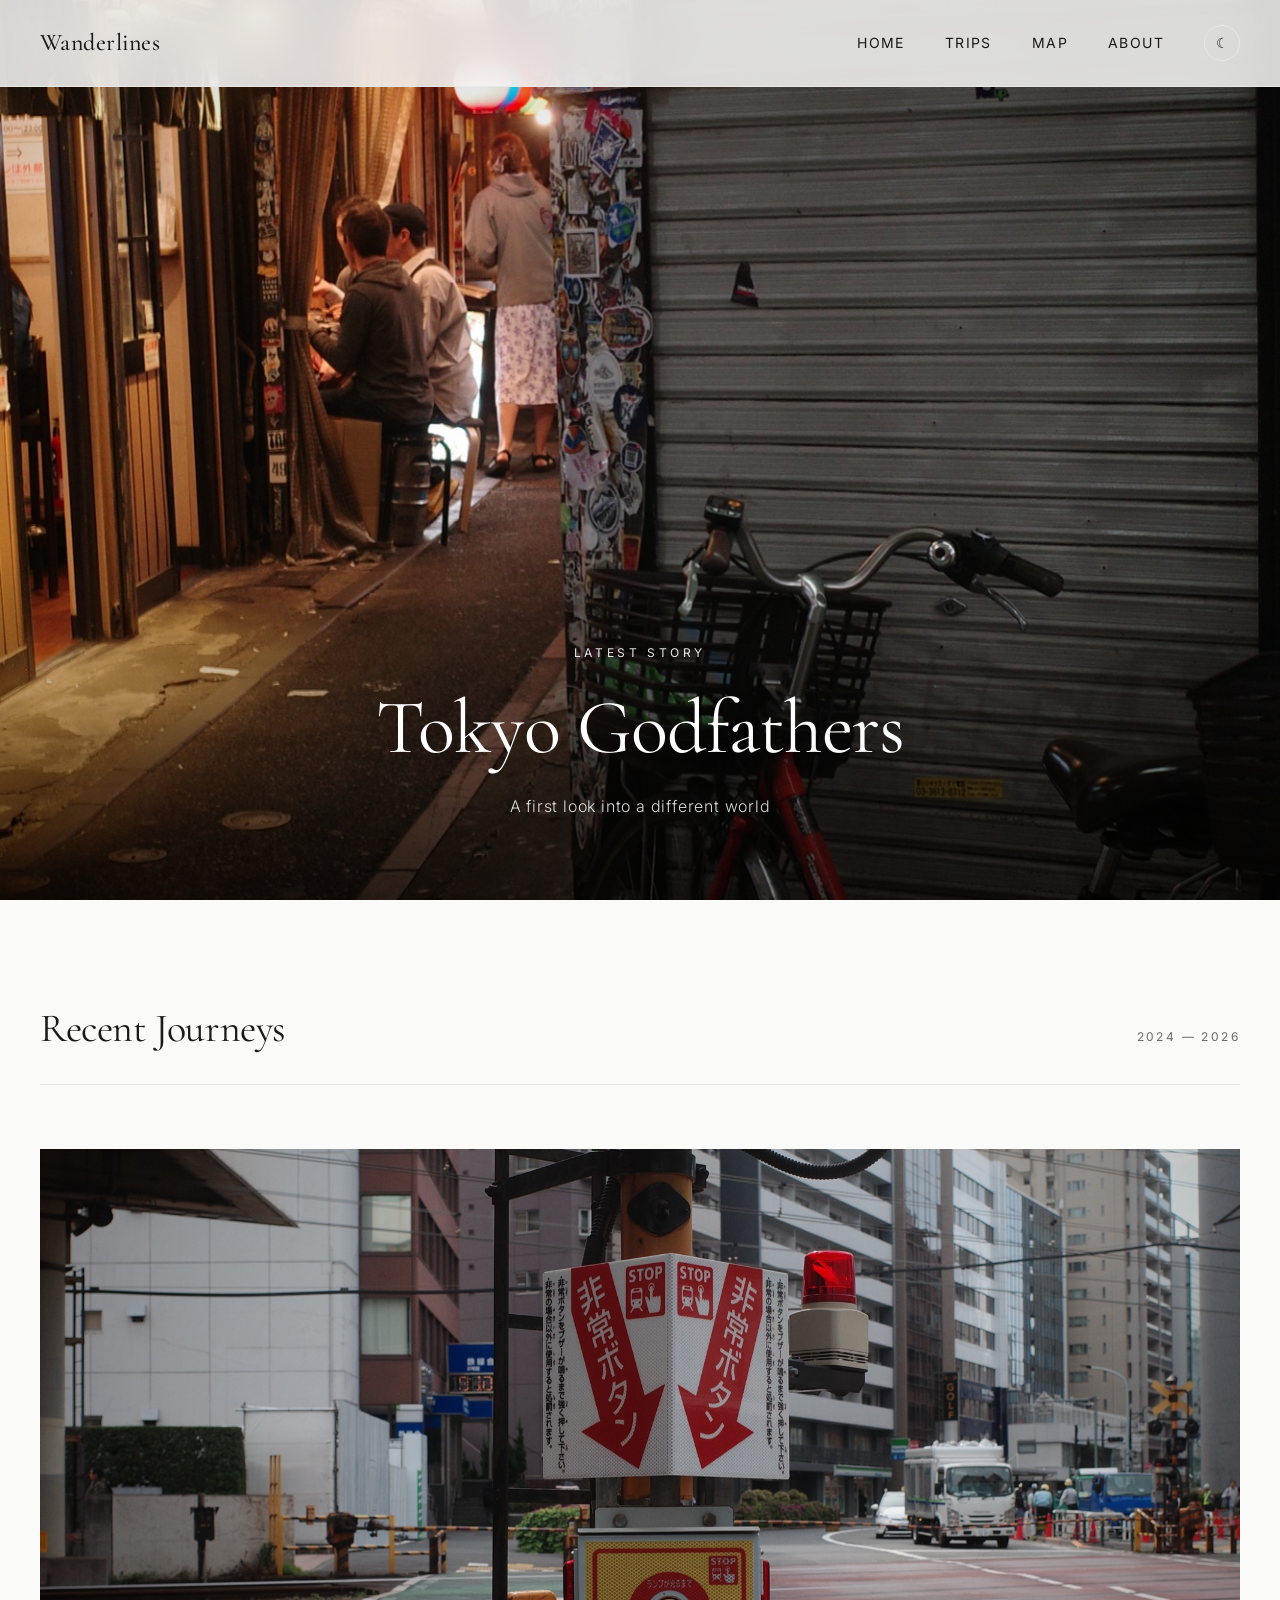
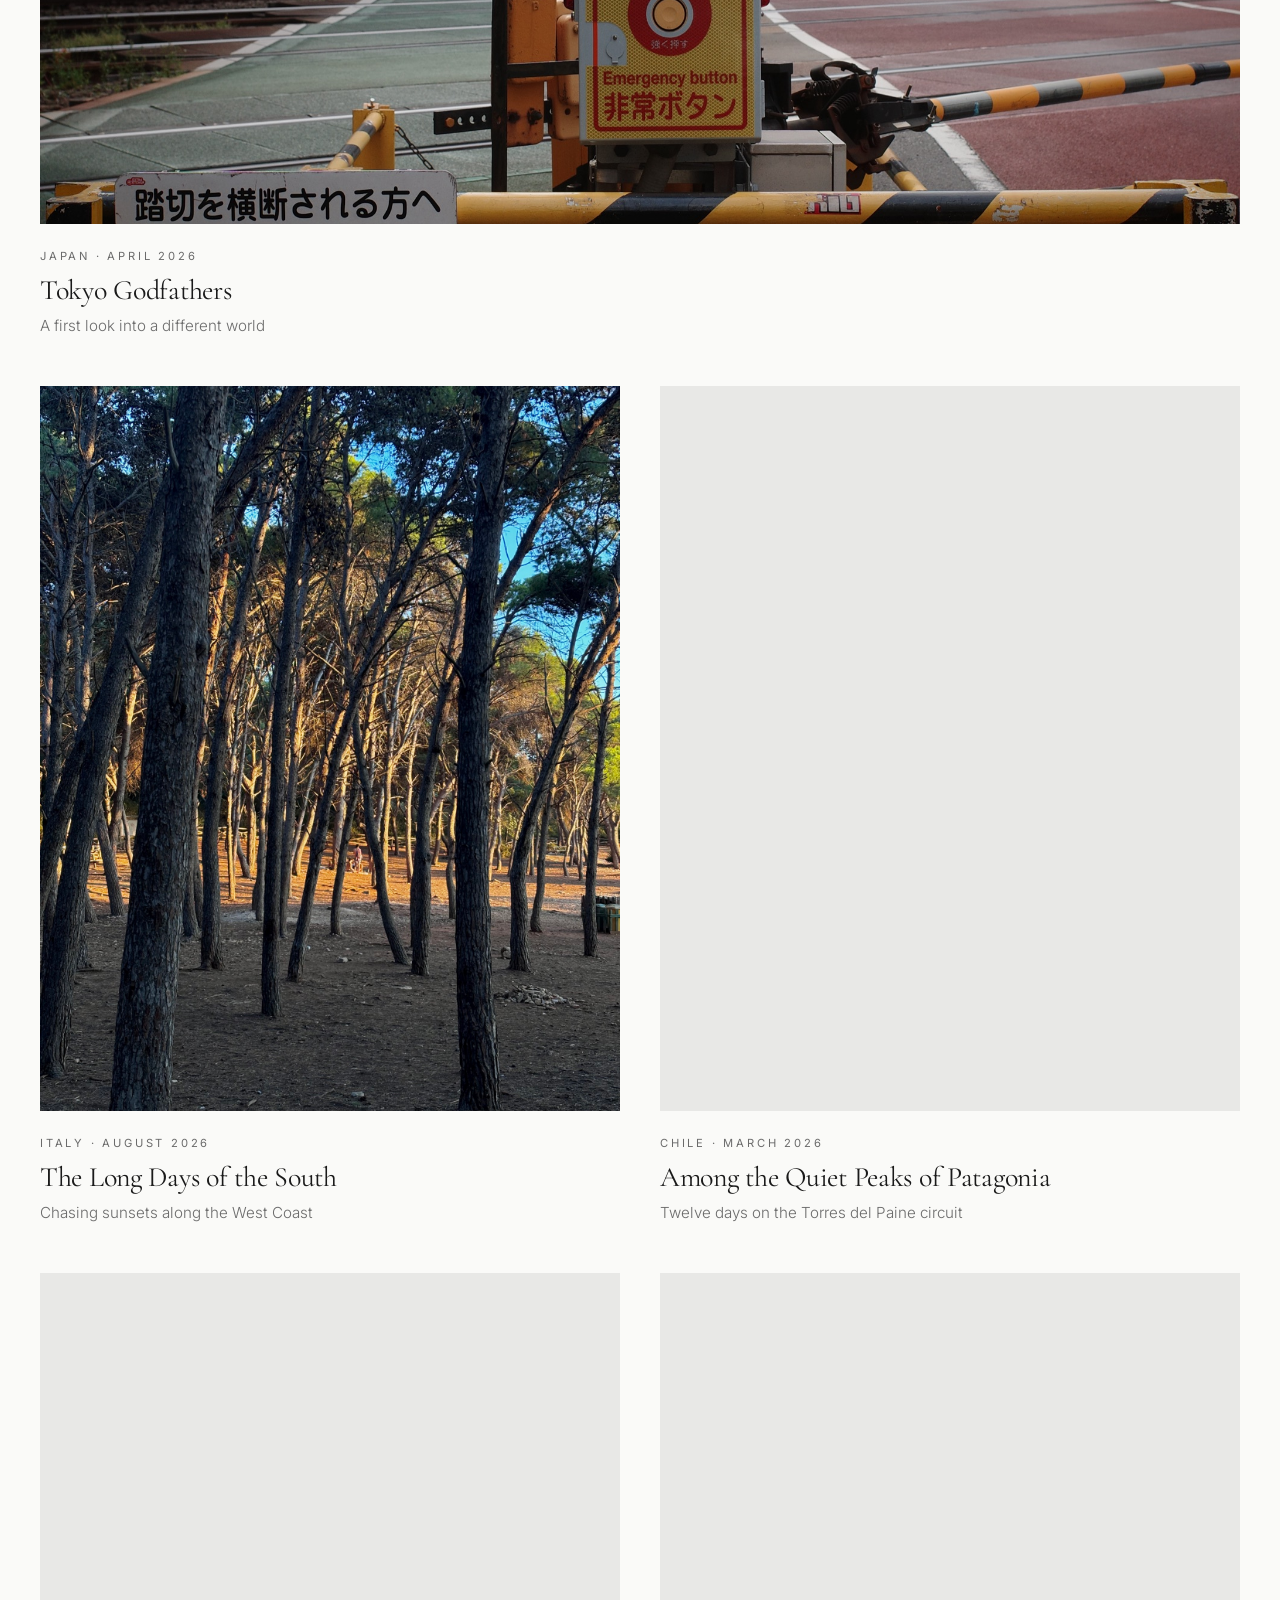
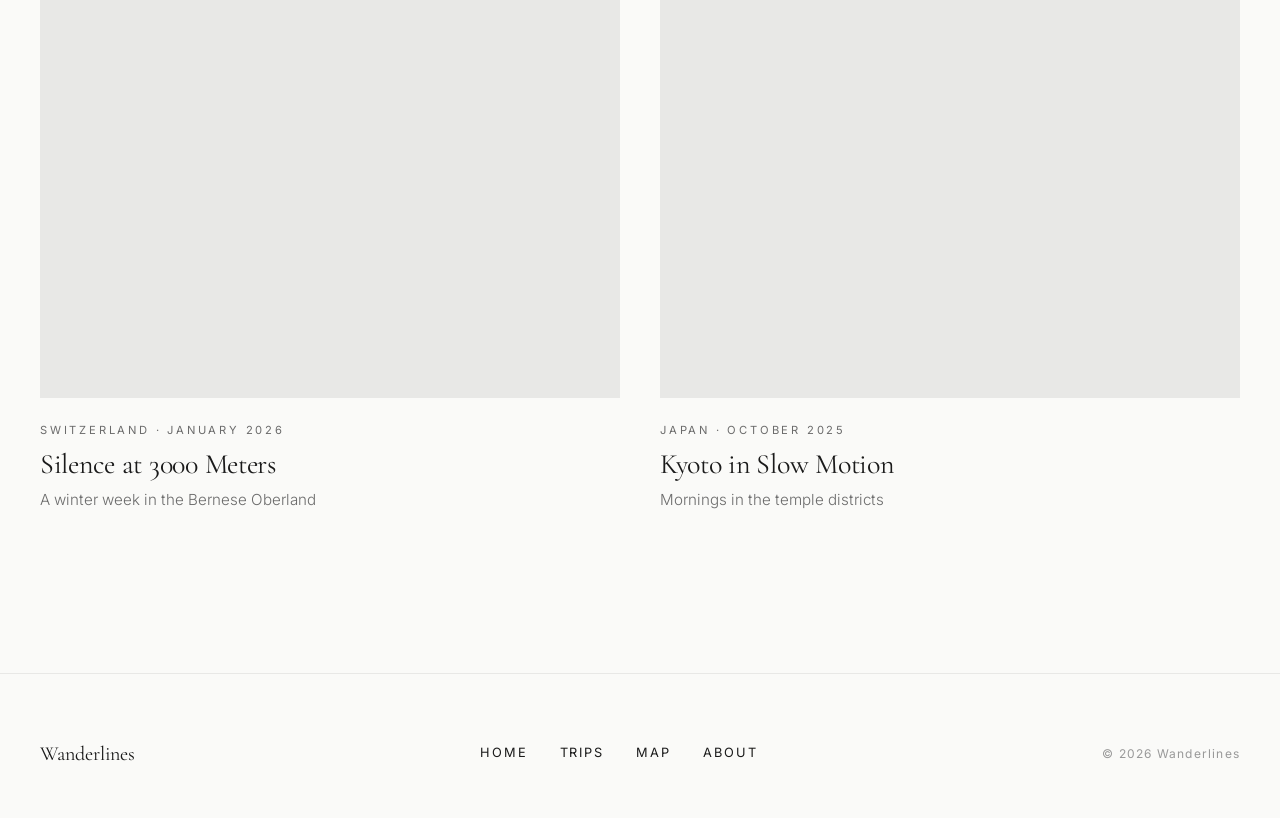
==== index.html @ faf6b7e0 "Add trip: Tokyo Godfathers" ====
<!DOCTYPE html>
<html lang="en" data-theme="light">
<head>
<meta charset="UTF-8">
<meta name="viewport" content="width=device-width, initial-scale=1.0">
<title>Wanderlines — Photography & Travel Journal</title>
<meta name="description" content="A visual journal of travels around the world. Photography, stories, and quiet observations from the road.">
<link rel="preconnect" href="https://fonts.googleapis.com">
<link rel="preconnect" href="https://fonts.gstatic.com" crossorigin>
<link href="https://fonts.googleapis.com/css2?family=Cormorant+Garamond:wght@400;500&family=Inter:wght@300;400;500&display=swap" rel="stylesheet">
<link rel="stylesheet" href="style.css">
</head>
<body>

<nav class="nav">
  <a href="index.html" class="nav-brand">Wanderlines</a>
  <button class="nav-toggle" aria-label="Open menu" aria-expanded="false">
    <span></span><span></span><span></span>
  </button>
  <ul class="nav-links">
    <li><a href="index.html">Home</a></li>
    <li><a href="trips.html">Trips</a></li>
    <li><a href="map.html">Map</a></li>
    <li><a href="about.html">About</a></li>
    <li><button class="theme-toggle" aria-label="Toggle theme">☾</button></li>
  </ul>
</nav>
<div class="nav-overlay"></div>

<a href="post-tokyo-godfathers.html" class="hero-link">
<section class="hero">
  <img class="hero-image" src="assets/images/tokyo-godfathers/01-r0005717.jpg" alt="Tokyo Godfathers">
  <div class="hero-overlay"></div>
  <div class="hero-content">
    <div class="hero-eyebrow">Latest Story</div>
    <h1 class="hero-title">Tokyo Godfathers</h1>
    <p class="hero-subtitle">A first look into a different world</p>
  </div>
</section>
</a>

<section class="section">
  <div class="section-header">
    <h2 class="section-title">Recent Journeys</h2>
    <span class="section-meta">2024 — 2026</span>
  </div>

  <div class="trip-grid featured">
        <a href="post-tokyo-godfathers.html" class="trip-card">
      <div class="trip-card-image">
        <img loading="lazy" src="assets/images/tokyo-godfathers/02-r0005752.jpg" alt="Tokyo Godfathers">
      </div>
      <div class="trip-card-meta">Japan · April 2026</div>
      <h3 class="trip-card-title">Tokyo Godfathers</h3>
      <p class="trip-card-subtitle">A first look into a different world</p>
    </a>

        <a href="post-the-long-days-of-the-south.html" class="trip-card">
      <div class="trip-card-image">
        <img loading="lazy" src="assets/images/the-long-days-of-the-south/02-img-0863.jpg" alt="The Long Days of the South">
      </div>
      <div class="trip-card-meta">Italy · August 2026</div>
      <h3 class="trip-card-title">The Long Days of the South</h3>
      <p class="trip-card-subtitle">Chasing sunsets along the West Coast</p>
    </a>


    <a href="post-patagonia.html" class="trip-card">
      <div class="trip-card-image">
        <img loading="lazy" src="https://images.unsplash.com/photo-1531168556467-80aace0d0144?w=1600&q=85" alt="Patagonia mountains">
      </div>
      <div class="trip-card-meta">Chile · March 2026</div>
      <h3 class="trip-card-title">Among the Quiet Peaks of Patagonia</h3>
      <p class="trip-card-subtitle">Twelve days on the Torres del Paine circuit</p>
    </a>

    <a href="post-patagonia.html" class="trip-card">
      <div class="trip-card-image">
        <img loading="lazy" src="https://images.unsplash.com/photo-1506905925346-21bda4d32df4?w=1000&q=85" alt="Mountain lake">
      </div>
      <div class="trip-card-meta">Switzerland · January 2026</div>
      <h3 class="trip-card-title">Silence at 3000 Meters</h3>
      <p class="trip-card-subtitle">A winter week in the Bernese Oberland</p>
    </a>

    <a href="post-patagonia.html" class="trip-card">
      <div class="trip-card-image">
        <img loading="lazy" src="https://images.unsplash.com/photo-1528360983277-13d401cdc186?w=1000&q=85" alt="Japan temple">
      </div>
      <div class="trip-card-meta">Japan · October 2025</div>
      <h3 class="trip-card-title">Kyoto in Slow Motion</h3>
      <p class="trip-card-subtitle">Mornings in the temple districts</p>
    </a>

  </div>
</section>

<footer class="footer">
  <div class="footer-inner">
    <div class="footer-brand">Wanderlines</div>
    <ul class="footer-links">
      <li><a href="index.html">Home</a></li>
      <li><a href="trips.html">Trips</a></li>
      <li><a href="map.html">Map</a></li>
    <li><a href="about.html">About</a></li>
    </ul>
    <div class="footer-copy">© 2026 Wanderlines</div>
  </div>
</footer>

<script src="script.js"></script>
</body>
</html>
---- style.css ----
:root {
  --bg: #fafaf8;
  --text: #1a1a1a;
  --text-muted: #6b6b6b;
  --text-soft: #999;
  --border: #e8e8e6;
  --accent: #1a1a1a;
  --max-width: 1400px;
  --content-width: 720px;
  --font-serif: 'Cormorant Garamond', 'Playfair Display', Georgia, serif;
  --font-sans: 'Inter', -apple-system, BlinkMacSystemFont, 'Segoe UI', sans-serif;
  --font-mono: 'JetBrains Mono', 'Courier New', monospace;
}

[data-theme="dark"] {
  --bg: #0f0f0f;
  --text: #f0f0ed;
  --text-muted: #a0a0a0;
  --text-soft: #707070;
  --border: #2a2a2a;
  --accent: #f0f0ed;
}

* {
  margin: 0;
  padding: 0;
  box-sizing: border-box;
}

html {
  scroll-behavior: smooth;
}

body {
  background: var(--bg);
  color: var(--text);
  font-family: var(--font-sans);
  font-size: 16px;
  line-height: 1.6;
  -webkit-font-smoothing: antialiased;
  -moz-osx-font-smoothing: grayscale;
  transition: background 0.3s ease, color 0.3s ease;
}

img {
  max-width: 100%;
  display: block;
  height: auto;
}

a {
  color: inherit;
  text-decoration: none;
  transition: opacity 0.2s ease;
}

a:hover {
  opacity: 0.6;
}

/* ============ NAVIGATION ============ */
.nav {
  position: fixed;
  top: 0;
  left: 0;
  right: 0;
  z-index: 100;
  padding: 1.5rem 2.5rem;
  display: flex;
  justify-content: space-between;
  align-items: center;
  background: rgba(250, 250, 248, 0.85);
  backdrop-filter: blur(20px);
  -webkit-backdrop-filter: blur(20px);
  border-bottom: 1px solid var(--border);
  transition: background 0.3s ease;
}

[data-theme="dark"] .nav {
  background: rgba(15, 15, 15, 0.85);
}

.nav-brand {
  font-family: var(--font-serif);
  font-size: 1.5rem;
  font-weight: 500;
  letter-spacing: 0.02em;
}

.nav-links {
  display: flex;
  gap: 2.5rem;
  align-items: center;
  list-style: none;
}

.nav-links a {
  font-size: 0.875rem;
  letter-spacing: 0.1em;
  text-transform: uppercase;
  font-weight: 400;
}

.theme-toggle {
  background: none;
  border: 1px solid var(--border);
  color: var(--text);
  width: 36px;
  height: 36px;
  border-radius: 50%;
  cursor: pointer;
  display: flex;
  align-items: center;
  justify-content: center;
  font-size: 0.9rem;
  transition: all 0.2s ease;
}

.theme-toggle:hover {
  border-color: var(--text);
}

.nav-toggle {
  display: none;
  background: none;
  border: none;
  width: 32px;
  height: 24px;
  padding: 0;
  cursor: pointer;
  flex-direction: column;
  justify-content: space-between;
  z-index: 200;
}

.nav-toggle span {
  display: block;
  width: 100%;
  height: 1.5px;
  background: var(--text);
  transition: transform 0.25s ease, opacity 0.25s ease;
}

.nav-toggle[aria-expanded="true"] span:nth-child(1) {
  transform: translateY(9px) rotate(45deg);
}

.nav-toggle[aria-expanded="true"] span:nth-child(2) {
  opacity: 0;
}

.nav-toggle[aria-expanded="true"] span:nth-child(3) {
  transform: translateY(-9px) rotate(-45deg);
}

.nav-overlay {
  position: fixed;
  inset: 0;
  background: rgba(0, 0, 0, 0.4);
  z-index: 150;
  opacity: 0;
  pointer-events: none;
  transition: opacity 0.3s ease;
}

.nav-overlay.open {
  opacity: 1;
  pointer-events: auto;
}

/* ============ HERO ============ */
.hero-link {
  display: block;
  text-decoration: none;
  color: inherit;
}

.hero-link:hover {
  opacity: 1;
}

.hero {
  height: 100vh;
  width: 100%;
  position: relative;
  overflow: hidden;
  display: flex;
  align-items: flex-end;
  justify-content: center;
  padding-bottom: 5rem;
}

.hero-image {
  position: absolute;
  inset: 0;
  width: 100%;
  height: 100%;
  object-fit: cover;
  z-index: 1;
}

.hero-overlay {
  position: absolute;
  inset: 0;
  background: linear-gradient(to bottom, rgba(0,0,0,0.1) 0%, rgba(0,0,0,0) 30%, rgba(0,0,0,0) 60%, rgba(0,0,0,0.5) 100%);
  z-index: 2;
}

.hero-content {
  position: relative;
  z-index: 3;
  text-align: center;
  color: #fff;
  padding: 0 2rem;
  max-width: 900px;
}

.hero-eyebrow {
  font-size: 0.75rem;
  letter-spacing: 0.3em;
  text-transform: uppercase;
  margin-bottom: 1.5rem;
  opacity: 0.9;
}

.hero-title {
  font-family: var(--font-serif);
  font-size: clamp(2.5rem, 6vw, 5rem);
  font-weight: 400;
  line-height: 1.1;
  letter-spacing: -0.01em;
  margin-bottom: 1.5rem;
}

.hero-subtitle {
  font-size: 1rem;
  opacity: 0.85;
  letter-spacing: 0.05em;
  font-weight: 300;
}

/* ============ SECTIONS ============ */
.section {
  padding: 6rem 2.5rem;
  max-width: var(--max-width);
  margin: 0 auto;
}

.section-header {
  display: flex;
  justify-content: space-between;
  align-items: baseline;
  margin-bottom: 4rem;
  padding-bottom: 1.5rem;
  border-bottom: 1px solid var(--border);
}

.section-title {
  font-family: var(--font-serif);
  font-size: 2.5rem;
  font-weight: 400;
  letter-spacing: -0.01em;
}

.section-meta {
  font-size: 0.75rem;
  letter-spacing: 0.2em;
  text-transform: uppercase;
  color: var(--text-muted);
}

/* ============ TRIP GRID ============ */
.trip-grid {
  display: grid;
  grid-template-columns: repeat(auto-fit, minmax(380px, 1fr));
  gap: 3rem 2.5rem;
}

.trip-card {
  display: block;
  cursor: pointer;
}

.trip-card-image {
  position: relative;
  width: 100%;
  aspect-ratio: 4 / 5;
  overflow: hidden;
  background: var(--border);
  margin-bottom: 1.5rem;
}

.trip-card-image img {
  width: 100%;
  height: 100%;
  object-fit: cover;
}

.trip-card:hover .trip-card-title {
  opacity: 0.6;
}

.trip-card-title {
  transition: opacity 0.2s ease;
}

.trip-card-meta {
  font-size: 0.7rem;
  letter-spacing: 0.25em;
  text-transform: uppercase;
  color: var(--text-muted);
  margin-bottom: 0.5rem;
}

.trip-card-title {
  font-family: var(--font-serif);
  font-size: 1.75rem;
  font-weight: 400;
  line-height: 1.2;
  margin-bottom: 0.4rem;
  letter-spacing: -0.01em;
}

.trip-card-subtitle {
  font-size: 0.95rem;
  color: var(--text-muted);
  font-weight: 300;
}

/* Featured first card spans two columns on larger screens */
.trip-grid.featured .trip-card:first-child {
  grid-column: span 2;
}

.trip-grid.featured .trip-card:first-child .trip-card-image {
  aspect-ratio: 16 / 9;
}

@media (max-width: 900px) {
  .trip-grid.featured .trip-card:first-child {
    grid-column: span 1;
  }
  .trip-grid.featured .trip-card:first-child .trip-card-image {
    aspect-ratio: 4 / 5;
  }
}

/* ============ ARTICLE LAYOUT ============ */
.article-hero {
  height: 90vh;
  width: 100%;
  position: relative;
  overflow: hidden;
}

.article-hero img {
  width: 100%;
  height: 100%;
  object-fit: cover;
}

.article-header {
  max-width: var(--content-width);
  margin: 5rem auto 4rem;
  padding: 0 2rem;
  text-align: center;
}

.article-eyebrow {
  font-size: 0.7rem;
  letter-spacing: 0.3em;
  text-transform: uppercase;
  color: var(--text-muted);
  margin-bottom: 1.5rem;
}

.article-title {
  font-family: var(--font-serif);
  font-size: clamp(2.5rem, 5vw, 4rem);
  font-weight: 400;
  line-height: 1.1;
  letter-spacing: -0.015em;
  margin-bottom: 1.5rem;
}

.article-meta {
  display: flex;
  justify-content: center;
  gap: 2rem;
  font-size: 0.75rem;
  letter-spacing: 0.2em;
  text-transform: uppercase;
  color: var(--text-muted);
}

.article-body {
  max-width: var(--max-width);
  margin: 0 auto;
  padding: 0 2.5rem 6rem;
}

.article-body > * + * {
  margin-top: 4rem;
}

.prose {
  max-width: var(--content-width);
  margin-left: auto;
  margin-right: auto;
  font-size: 1.125rem;
  line-height: 1.75;
  color: var(--text);
}

.prose p {
  margin-bottom: 1.5rem;
}

.prose p:last-child {
  margin-bottom: 0;
}

.prose h2 {
  font-family: var(--font-serif);
  font-size: 2rem;
  font-weight: 400;
  margin: 3rem 0 1.5rem;
  letter-spacing: -0.01em;
}

.prose h3 {
  font-family: var(--font-serif);
  font-size: 1.5rem;
  font-weight: 400;
  margin: 2.5rem 0 1rem;
}

.prose .lead {
  font-size: 1.25rem;
  line-height: 1.65;
  font-weight: 400;
  color: var(--text);
  margin-bottom: 2rem;
}

/* ============ IMAGE BLOCKS ============ */
.image-full {
  width: 100%;
  margin: 0 auto;
}

.image-full img {
  width: 100%;
  height: auto;
}

.image-caption {
  max-width: var(--content-width);
  margin: 1rem auto 0;
  font-size: 0.8rem;
  letter-spacing: 0.1em;
  text-transform: uppercase;
  color: var(--text-soft);
  text-align: center;
}

.image-portrait {
  max-width: 800px;
  margin: 0 auto;
}

.image-portrait img {
  aspect-ratio: 3 / 4;
  object-fit: cover;
  width: 100%;
}

.image-pair {
  display: grid;
  grid-template-columns: 1fr 1fr;
  gap: 1rem;
}

.image-pair img {
  width: 100%;
  aspect-ratio: 3 / 4;
  object-fit: cover;
}

@media (max-width: 700px) {
  .image-pair {
    grid-template-columns: 1fr;
  }
}

.image-triptych {
  display: grid;
  grid-template-columns: 1fr 1fr 1fr;
  gap: 0.5rem;
}

.image-triptych img {
  width: 100%;
  aspect-ratio: 3 / 4;
  object-fit: cover;
}

@media (max-width: 700px) {
  .image-triptych {
    grid-template-columns: 1fr;
  }
}

/* ============ ABOUT PAGE ============ */
.about-hero {
  padding: 10rem 2.5rem 4rem;
  text-align: center;
  max-width: 800px;
  margin: 0 auto;
}

.about-hero h1 {
  font-family: var(--font-serif);
  font-size: clamp(2.5rem, 5vw, 4rem);
  font-weight: 400;
  margin-bottom: 1.5rem;
  letter-spacing: -0.01em;
}

.about-portrait {
  max-width: 600px;
  margin: 3rem auto;
}

.about-portrait img {
  width: 100%;
  aspect-ratio: 3 / 4;
  object-fit: cover;
}

.about-content {
  max-width: var(--content-width);
  margin: 0 auto;
  padding: 2rem 2rem 6rem;
  font-size: 1.125rem;
  line-height: 1.8;
}

.about-content p {
  margin-bottom: 1.5rem;
}

/* ============ FOOTER ============ */
.footer {
  border-top: 1px solid var(--border);
  padding: 4rem 2.5rem 3rem;
  margin-top: 4rem;
}

.footer-inner {
  max-width: var(--max-width);
  margin: 0 auto;
  display: flex;
  justify-content: space-between;
  align-items: center;
  flex-wrap: wrap;
  gap: 2rem;
}

.footer-brand {
  font-family: var(--font-serif);
  font-size: 1.25rem;
}

.footer-links {
  display: flex;
  gap: 2rem;
  list-style: none;
  font-size: 0.8rem;
  letter-spacing: 0.15em;
  text-transform: uppercase;
}

.footer-copy {
  font-size: 0.75rem;
  color: var(--text-soft);
  letter-spacing: 0.1em;
}

/* ============ LAZY LOADING ============ */
img[loading="lazy"] {
  opacity: 0;
  transition: opacity 0.6s ease;
}

img[loading="lazy"].loaded {
  opacity: 1;
}

/* ============ LIGHTBOX ============ */
.article-body img {
  cursor: zoom-in;
}

.lightbox {
  position: fixed;
  inset: 0;
  background: rgba(10, 10, 10, 0.96);
  z-index: 1000;
  display: none;
  align-items: center;
  justify-content: center;
  opacity: 0;
  transition: opacity 0.3s ease;
  cursor: zoom-out;
}

.lightbox.open {
  display: flex;
  opacity: 1;
}

.lightbox img {
  max-width: 92vw;
  max-height: 92vh;
  width: auto;
  height: auto;
  object-fit: contain;
  user-select: none;
}

.lightbox-close {
  position: fixed;
  top: 1.5rem;
  right: 1.5rem;
  background: none;
  border: none;
  color: #fff;
  font-size: 2rem;
  cursor: pointer;
  width: 44px;
  height: 44px;
  display: flex;
  align-items: center;
  justify-content: center;
  line-height: 1;
  opacity: 0.7;
  transition: opacity 0.2s ease;
}

.lightbox-close:hover {
  opacity: 1;
}

.lightbox-nav {
  position: fixed;
  top: 50%;
  transform: translateY(-50%);
  background: none;
  border: none;
  color: #fff;
  font-size: 2rem;
  cursor: pointer;
  width: 60px;
  height: 60px;
  display: flex;
  align-items: center;
  justify-content: center;
  opacity: 0.5;
  transition: opacity 0.2s ease;
}

.lightbox-nav:hover {
  opacity: 1;
}

.lightbox-prev {
  left: 1rem;
}

.lightbox-next {
  right: 1rem;
}

.lightbox-counter {
  position: fixed;
  bottom: 1.5rem;
  left: 50%;
  transform: translateX(-50%);
  color: #fff;
  font-size: 0.75rem;
  letter-spacing: 0.2em;
  text-transform: uppercase;
  opacity: 0.7;
}

@media (max-width: 600px) {
  .lightbox-nav {
    width: 44px;
    font-size: 1.5rem;
  }
}

/* ============ MOBILE ============ */
@media (max-width: 768px) {
  .nav {
    padding: 1rem 1.5rem;
  }

  .nav-toggle {
    display: flex;
  }

  .nav-links {
    position: fixed;
    top: 0;
    right: 0;
    z-index: 200;
    width: min(78vw, 300px);
    height: 100vh;
    margin: 0;
    padding: 6rem 2rem 2rem;
    background: var(--bg);
    border-left: 1px solid var(--border);
    flex-direction: column;
    align-items: flex-start;
    gap: 1.75rem;
    transform: translateX(100%);
    transition: transform 0.3s ease;
    overflow-y: auto;
  }

  .nav-links.open {
    transform: translateX(0);
  }

  .nav-links li {
    width: 100%;
  }

  .nav-links a {
    font-size: 0.85rem;
    display: block;
  }

  .section {
    padding: 4rem 1.5rem;
  }

  .section-header {
    flex-direction: column;
    align-items: flex-start;
    gap: 0.75rem;
  }

  .section-title {
    font-size: 1.75rem;
  }

  .trip-grid {
    grid-template-columns: 1fr;
    gap: 3rem;
  }

  .article-body {
    padding: 0 1rem 4rem;
  }

  .article-body > * + * {
    margin-top: 2.5rem;
  }

  .footer-inner {
    flex-direction: column;
    text-align: center;
  }
}
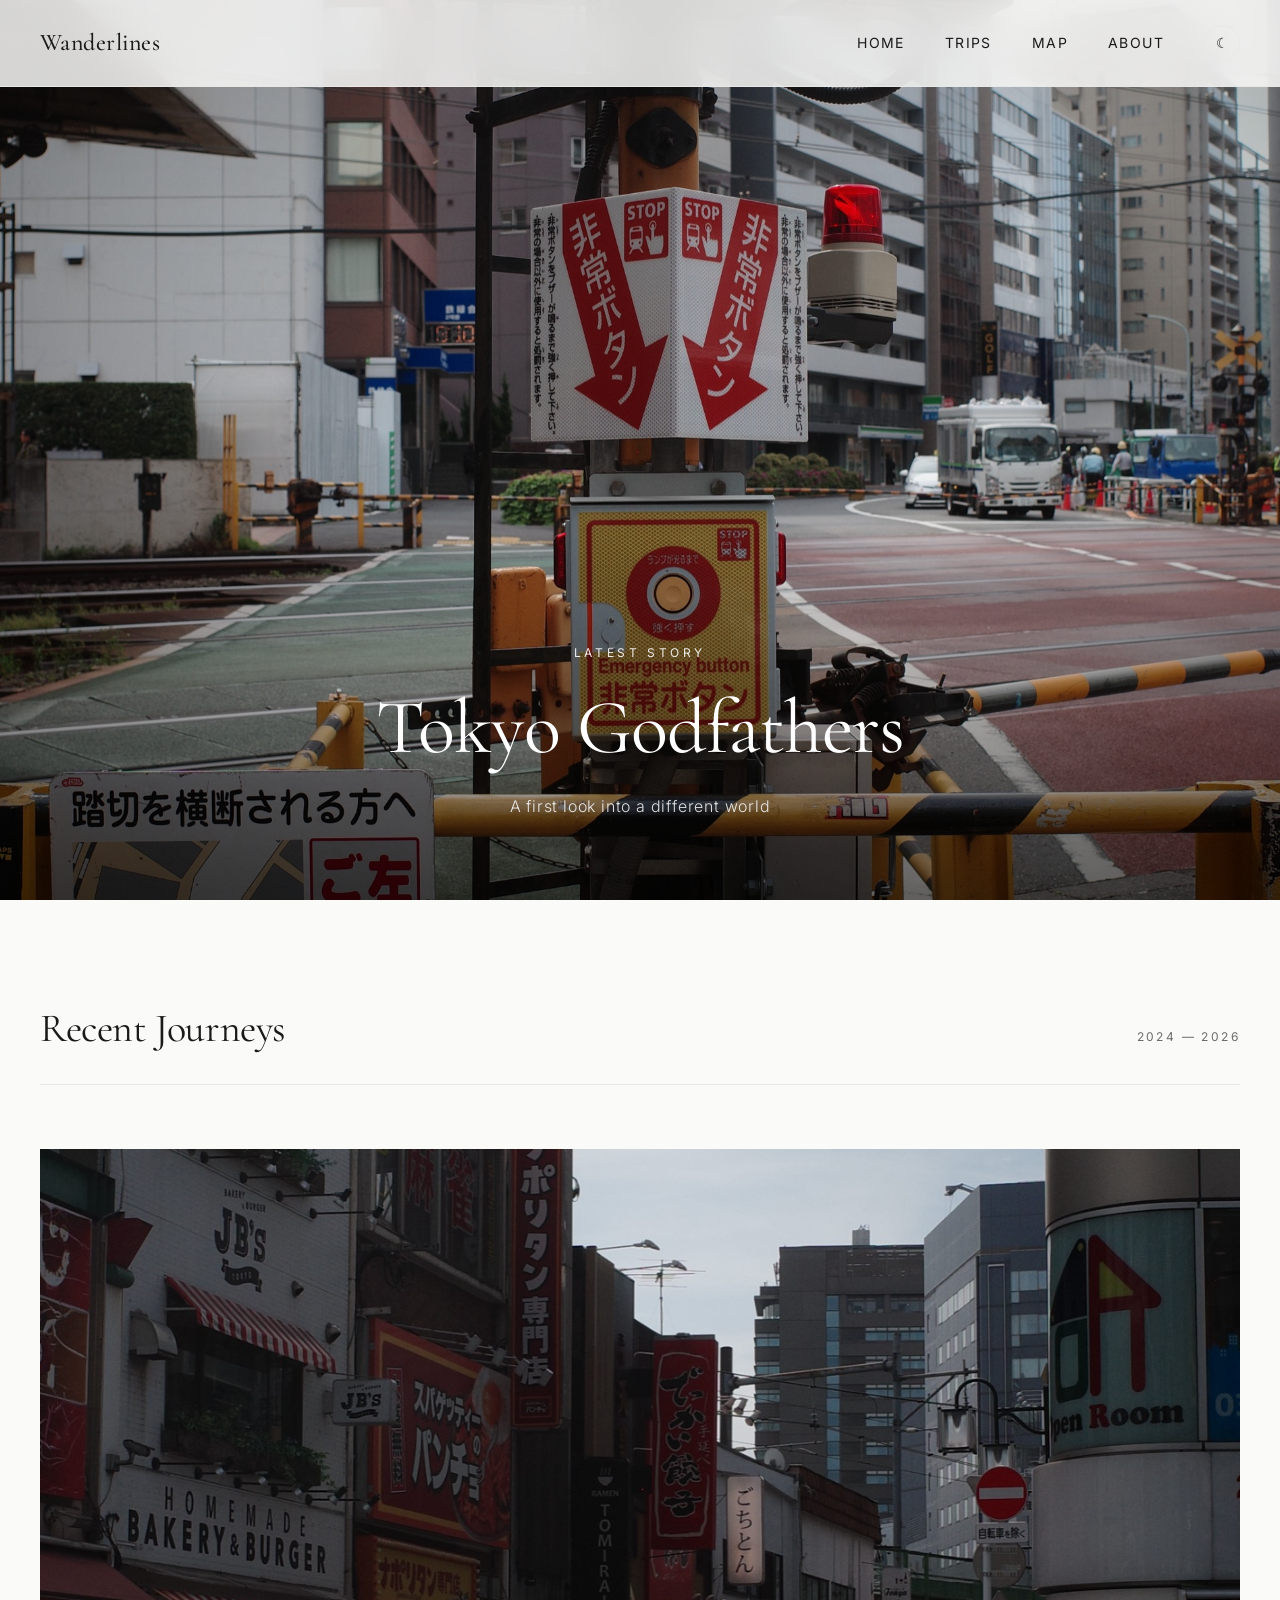
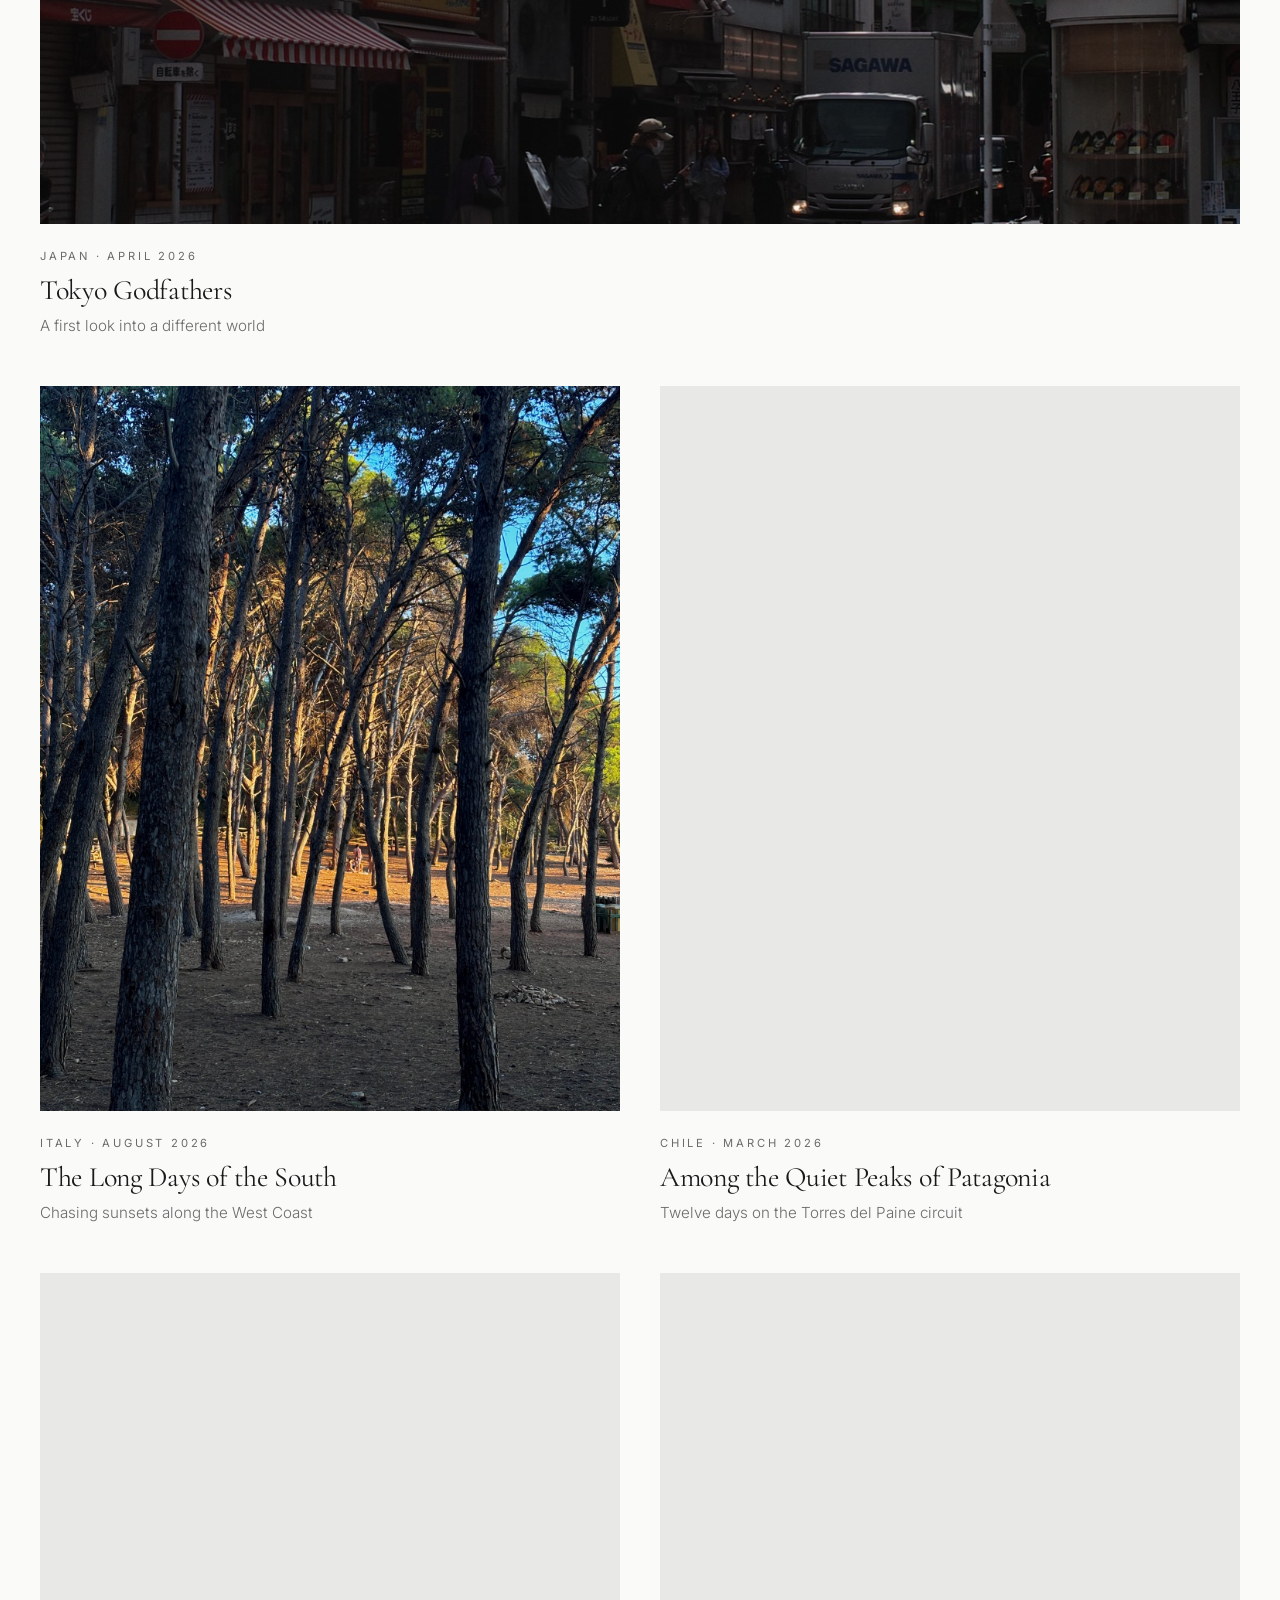
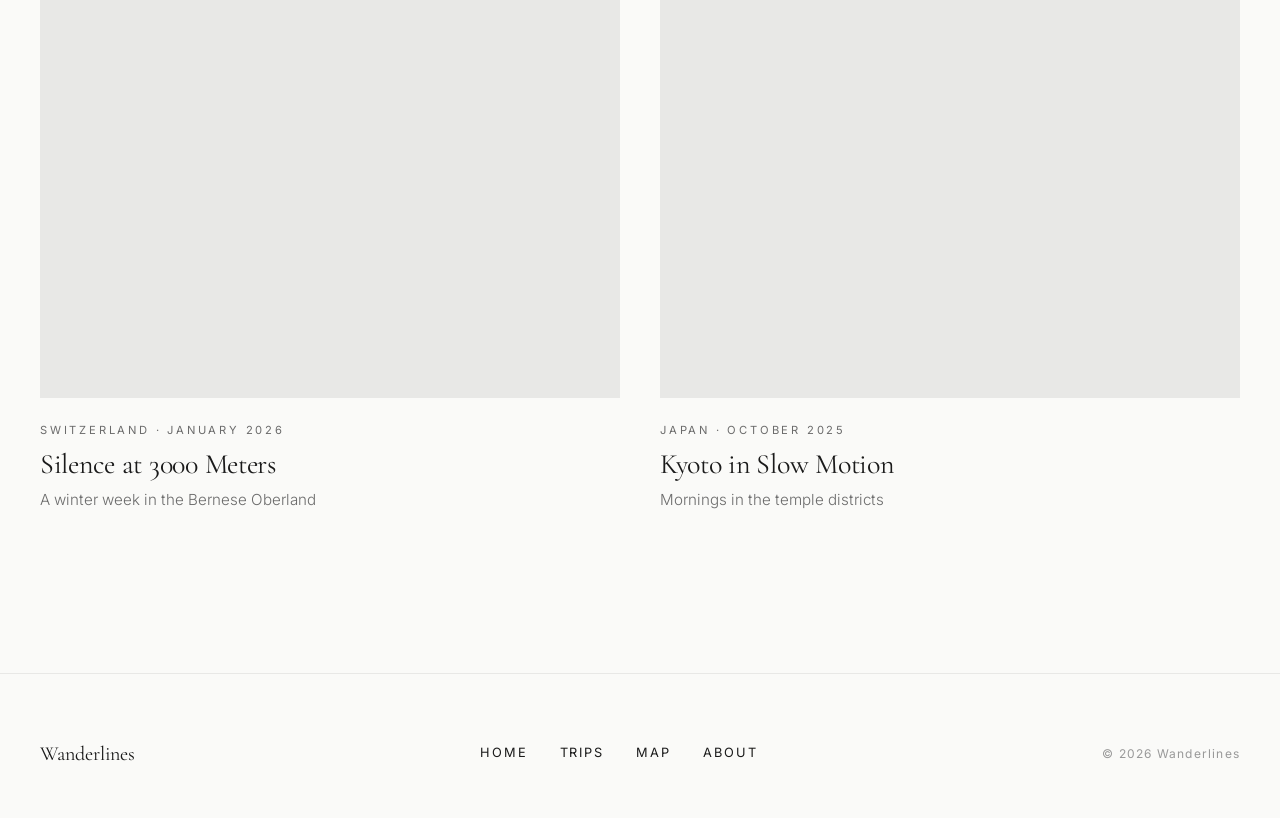
==== commit a42198b5: "Add trip: Tokyo Godfathers" ====
--- a/index.html
+++ b/index.html
@@ -29,7 +29,7 @@
 
 <a href="post-tokyo-godfathers.html" class="hero-link">
 <section class="hero">
-  <img class="hero-image" src="assets/images/tokyo-godfathers/01-r0005717.jpg" alt="Tokyo Godfathers">
+  <img class="hero-image" src="assets/images/tokyo-godfathers/01-r0005752.jpg" alt="Tokyo Godfathers">
   <div class="hero-overlay"></div>
   <div class="hero-content">
     <div class="hero-eyebrow">Latest Story</div>
@@ -48,12 +48,13 @@
   <div class="trip-grid featured">
         <a href="post-tokyo-godfathers.html" class="trip-card">
       <div class="trip-card-image">
-        <img loading="lazy" src="assets/images/tokyo-godfathers/02-r0005752.jpg" alt="Tokyo Godfathers">
+        <img loading="lazy" src="assets/images/tokyo-godfathers/02-r0005765.jpg" alt="Tokyo Godfathers">
       </div>
       <div class="trip-card-meta">Japan · April 2026</div>
       <h3 class="trip-card-title">Tokyo Godfathers</h3>
       <p class="trip-card-subtitle">A first look into a different world</p>
     </a>
+
 
         <a href="post-the-long-days-of-the-south.html" class="trip-card">
       <div class="trip-card-image">
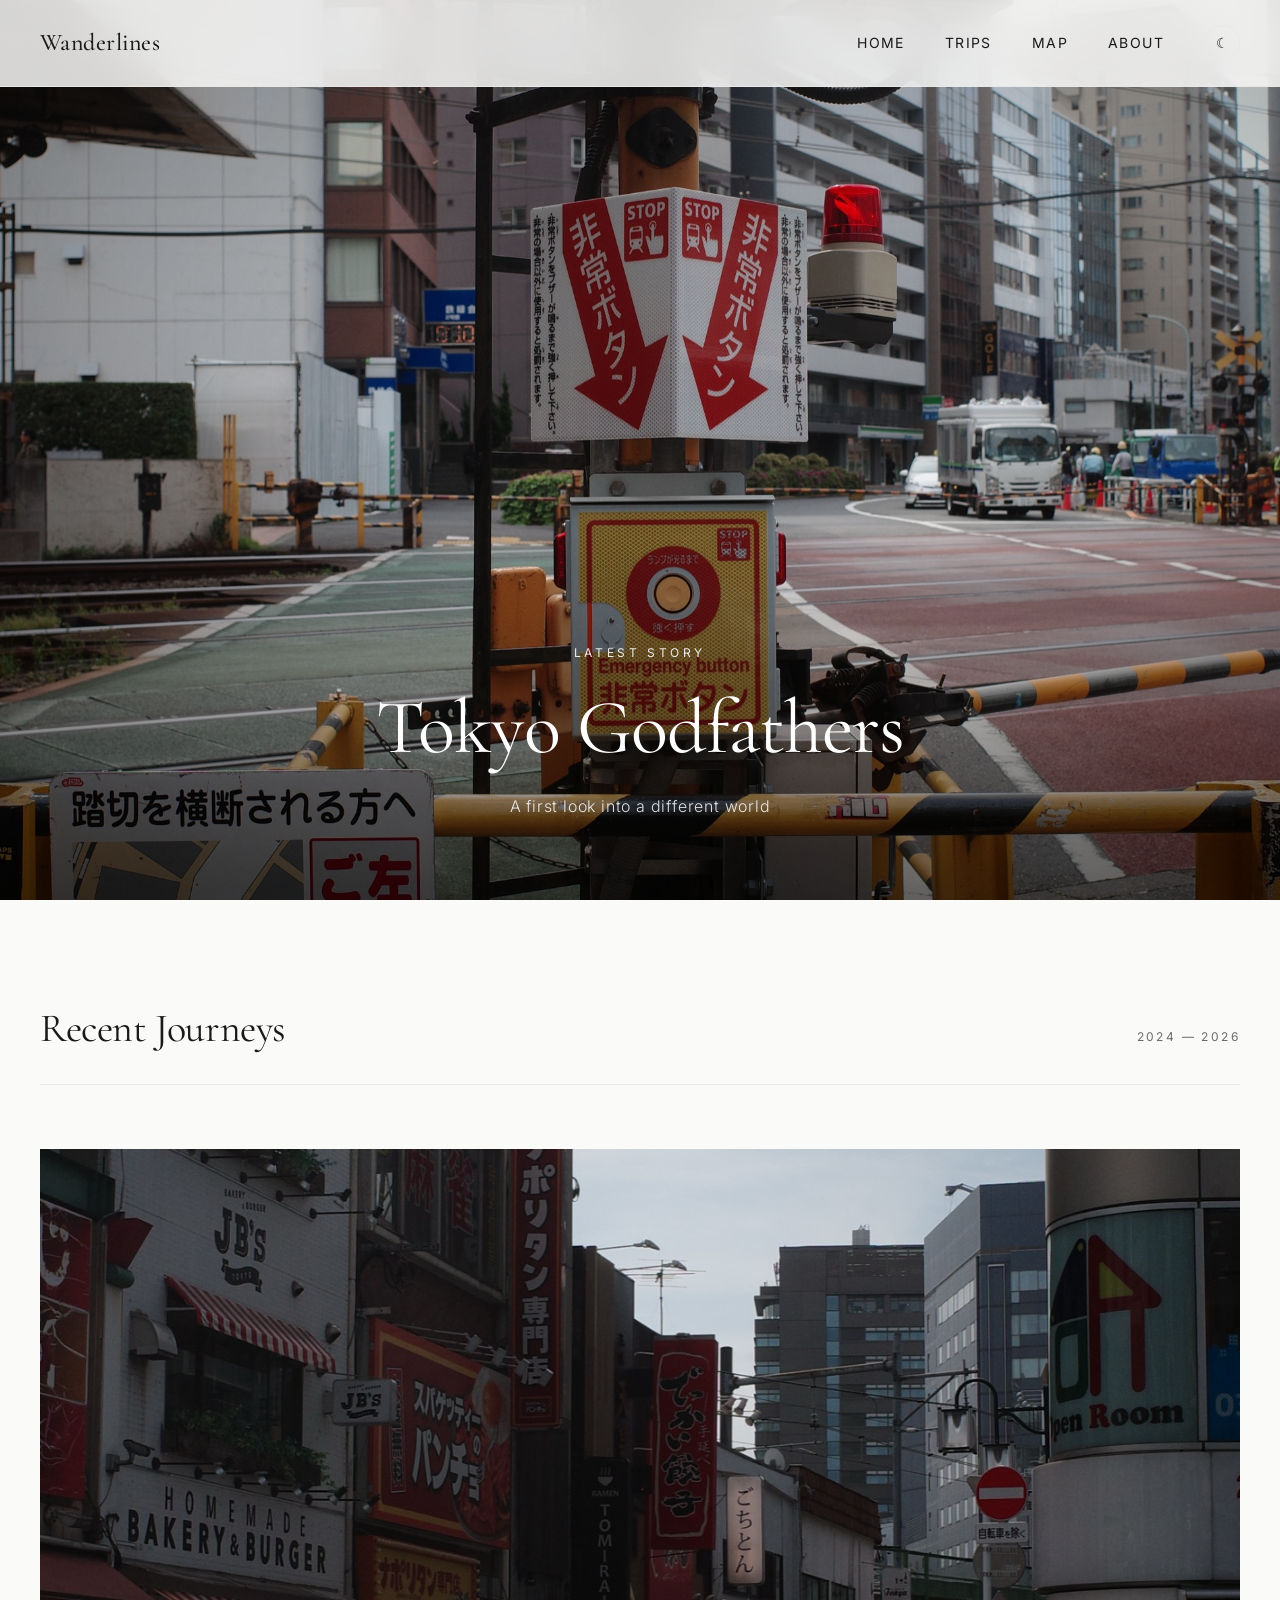
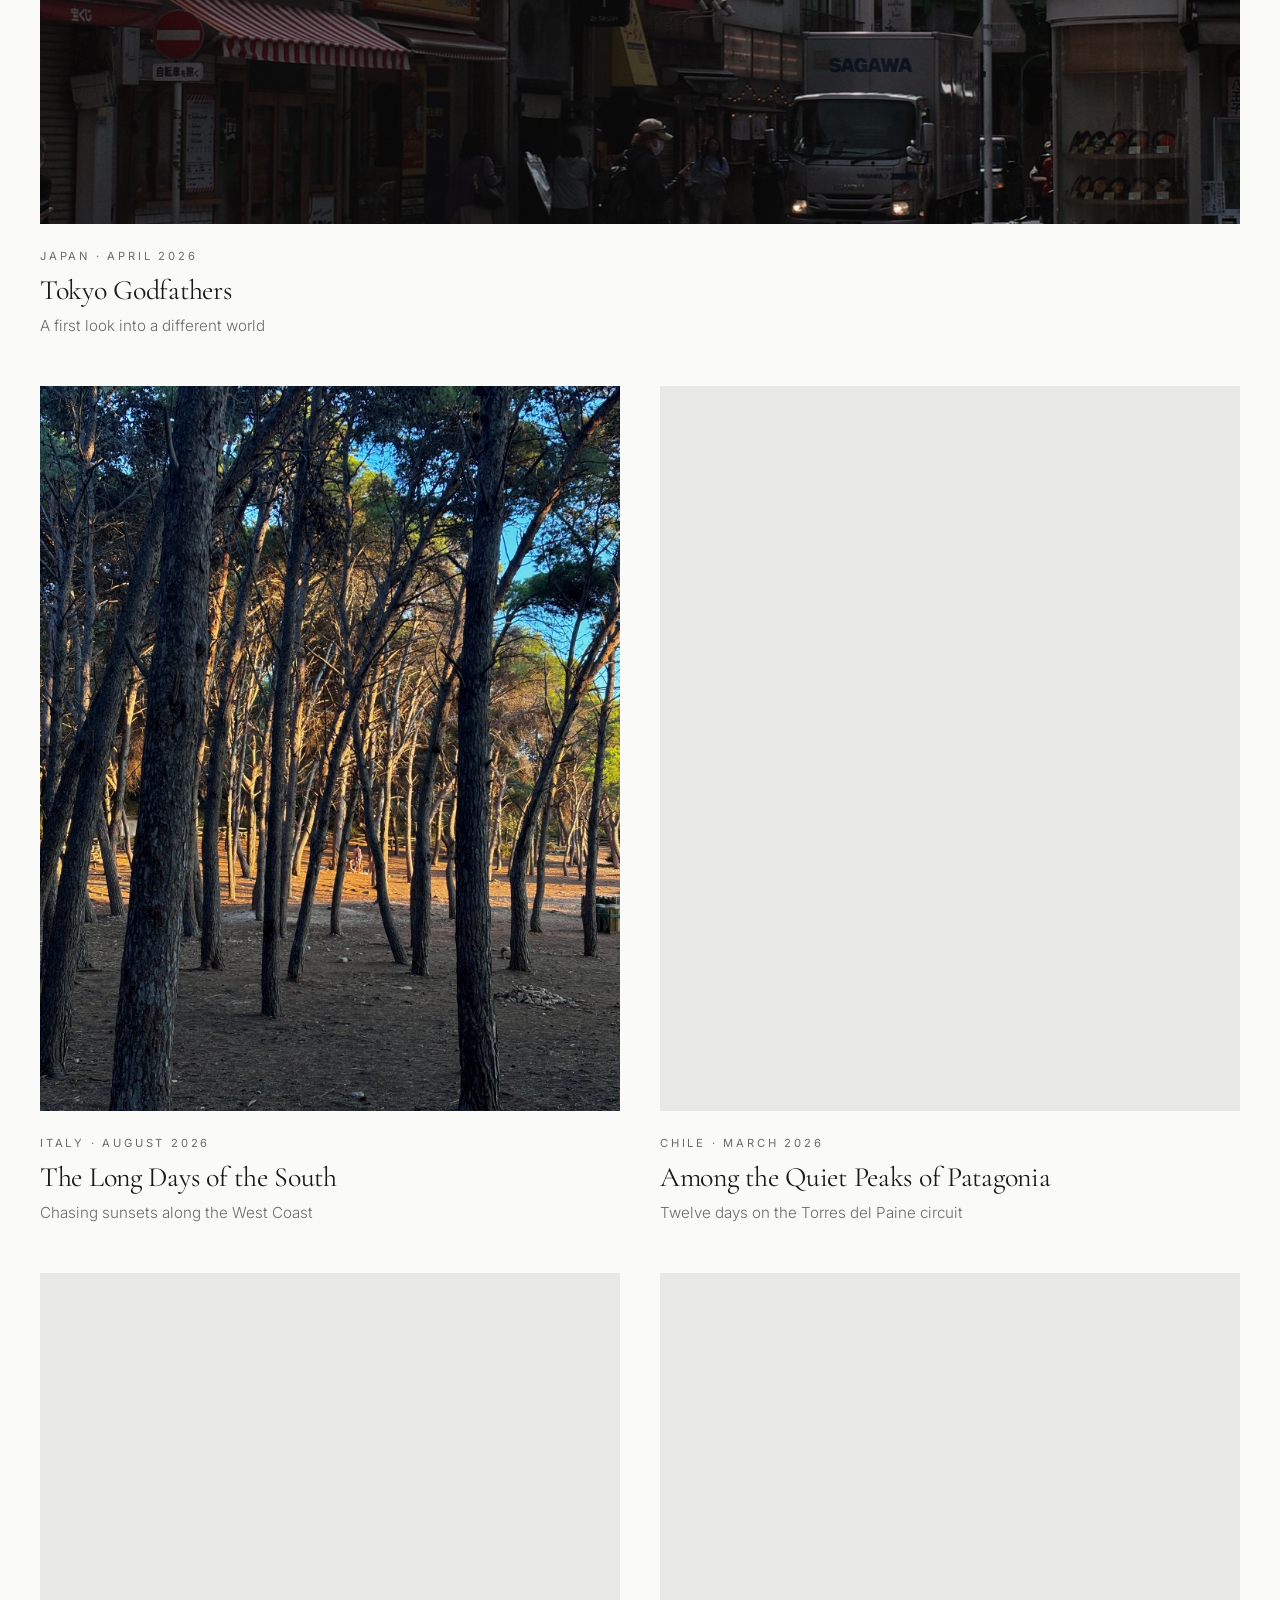
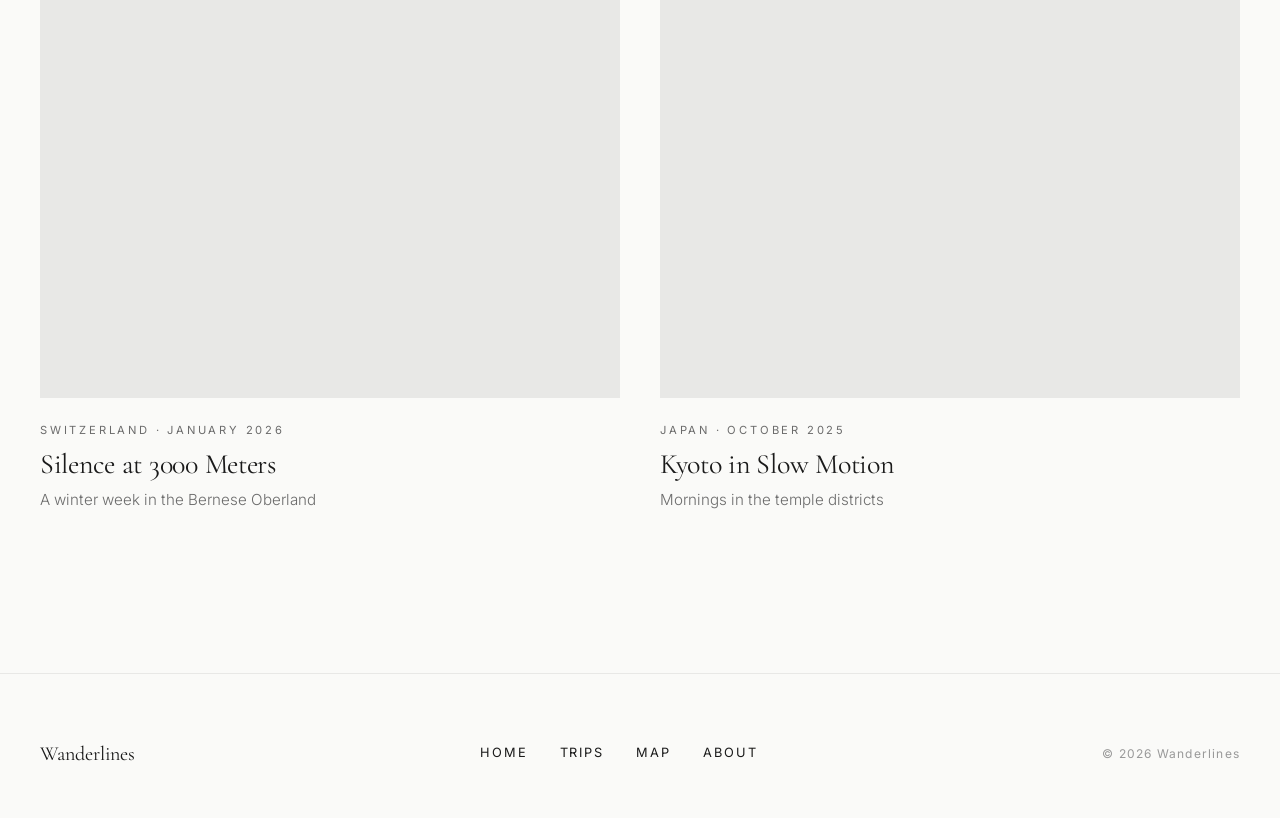
==== commit fbb0a448: "Add trip: Tokyo Godfathers" ====
--- a/index.html
+++ b/index.html
@@ -56,6 +56,7 @@
     </a>
 
 
+
         <a href="post-the-long-days-of-the-south.html" class="trip-card">
       <div class="trip-card-image">
         <img loading="lazy" src="assets/images/the-long-days-of-the-south/02-img-0863.jpg" alt="The Long Days of the South">
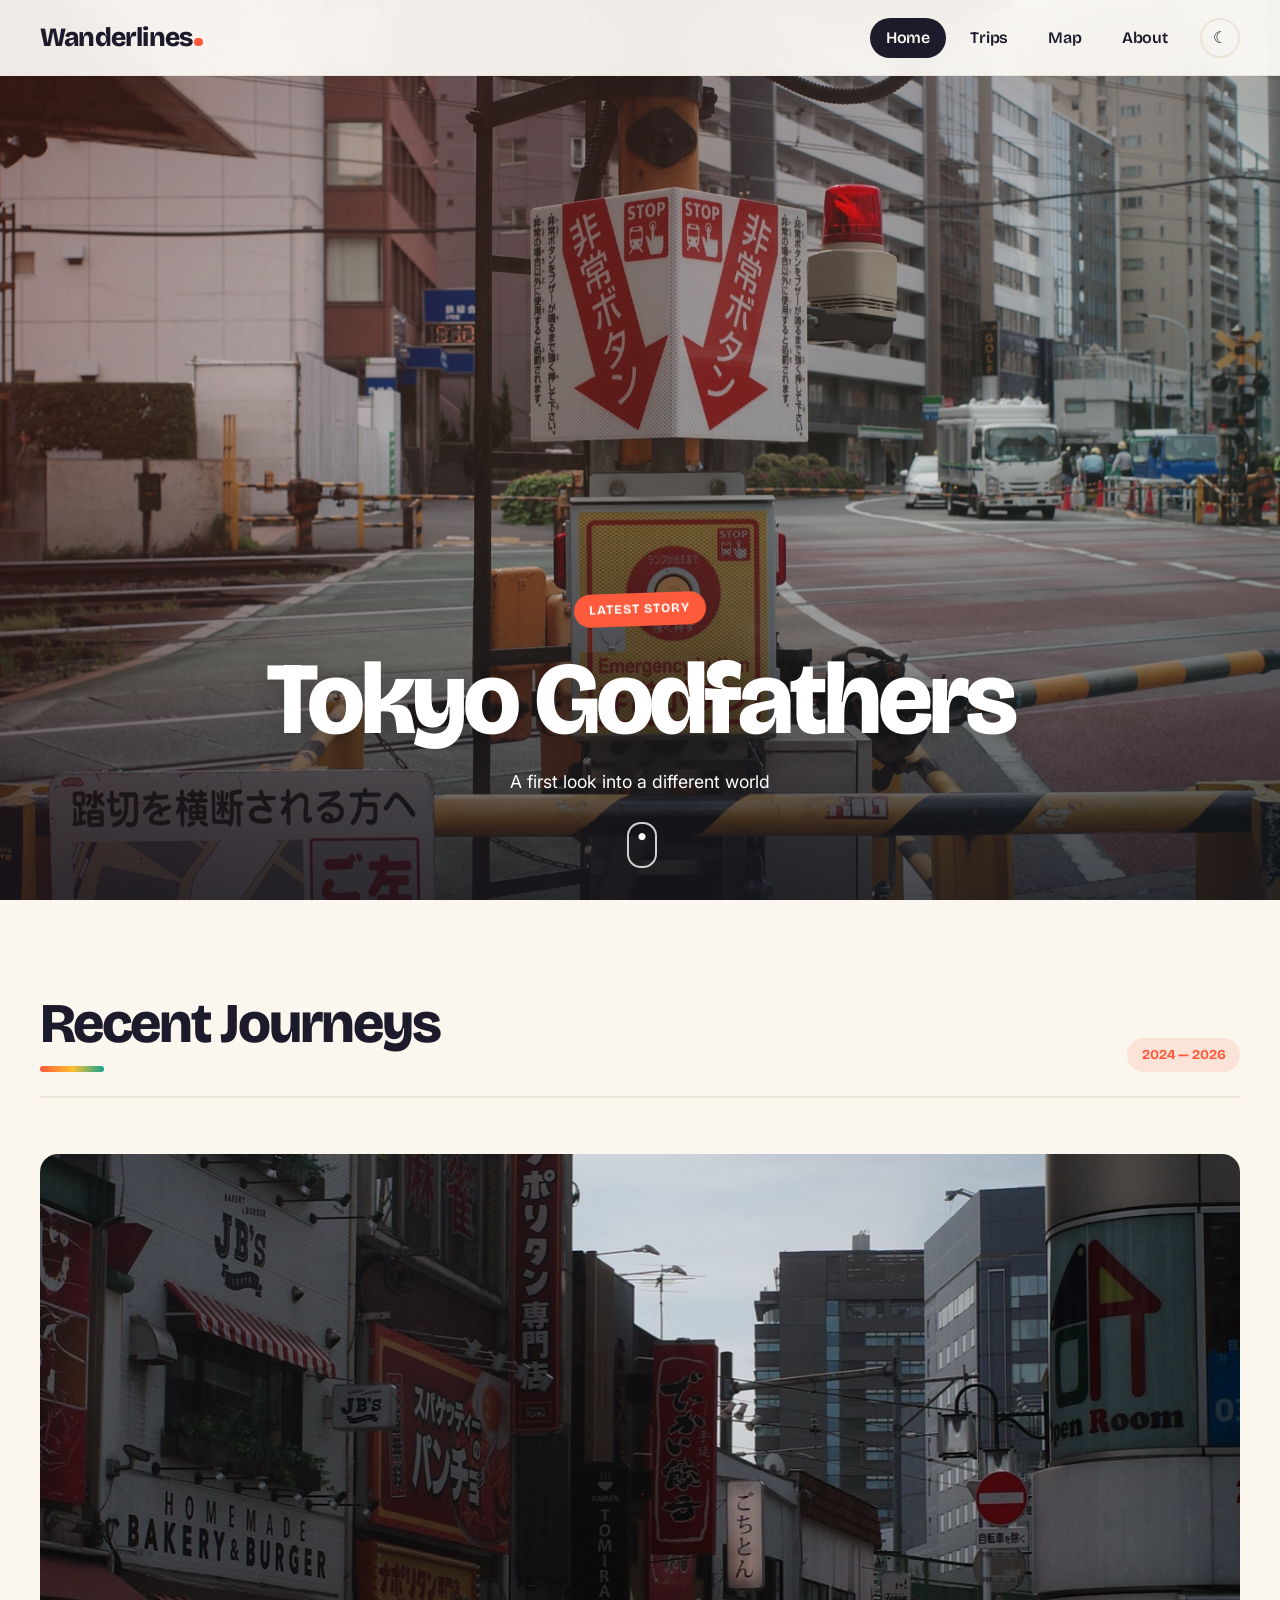
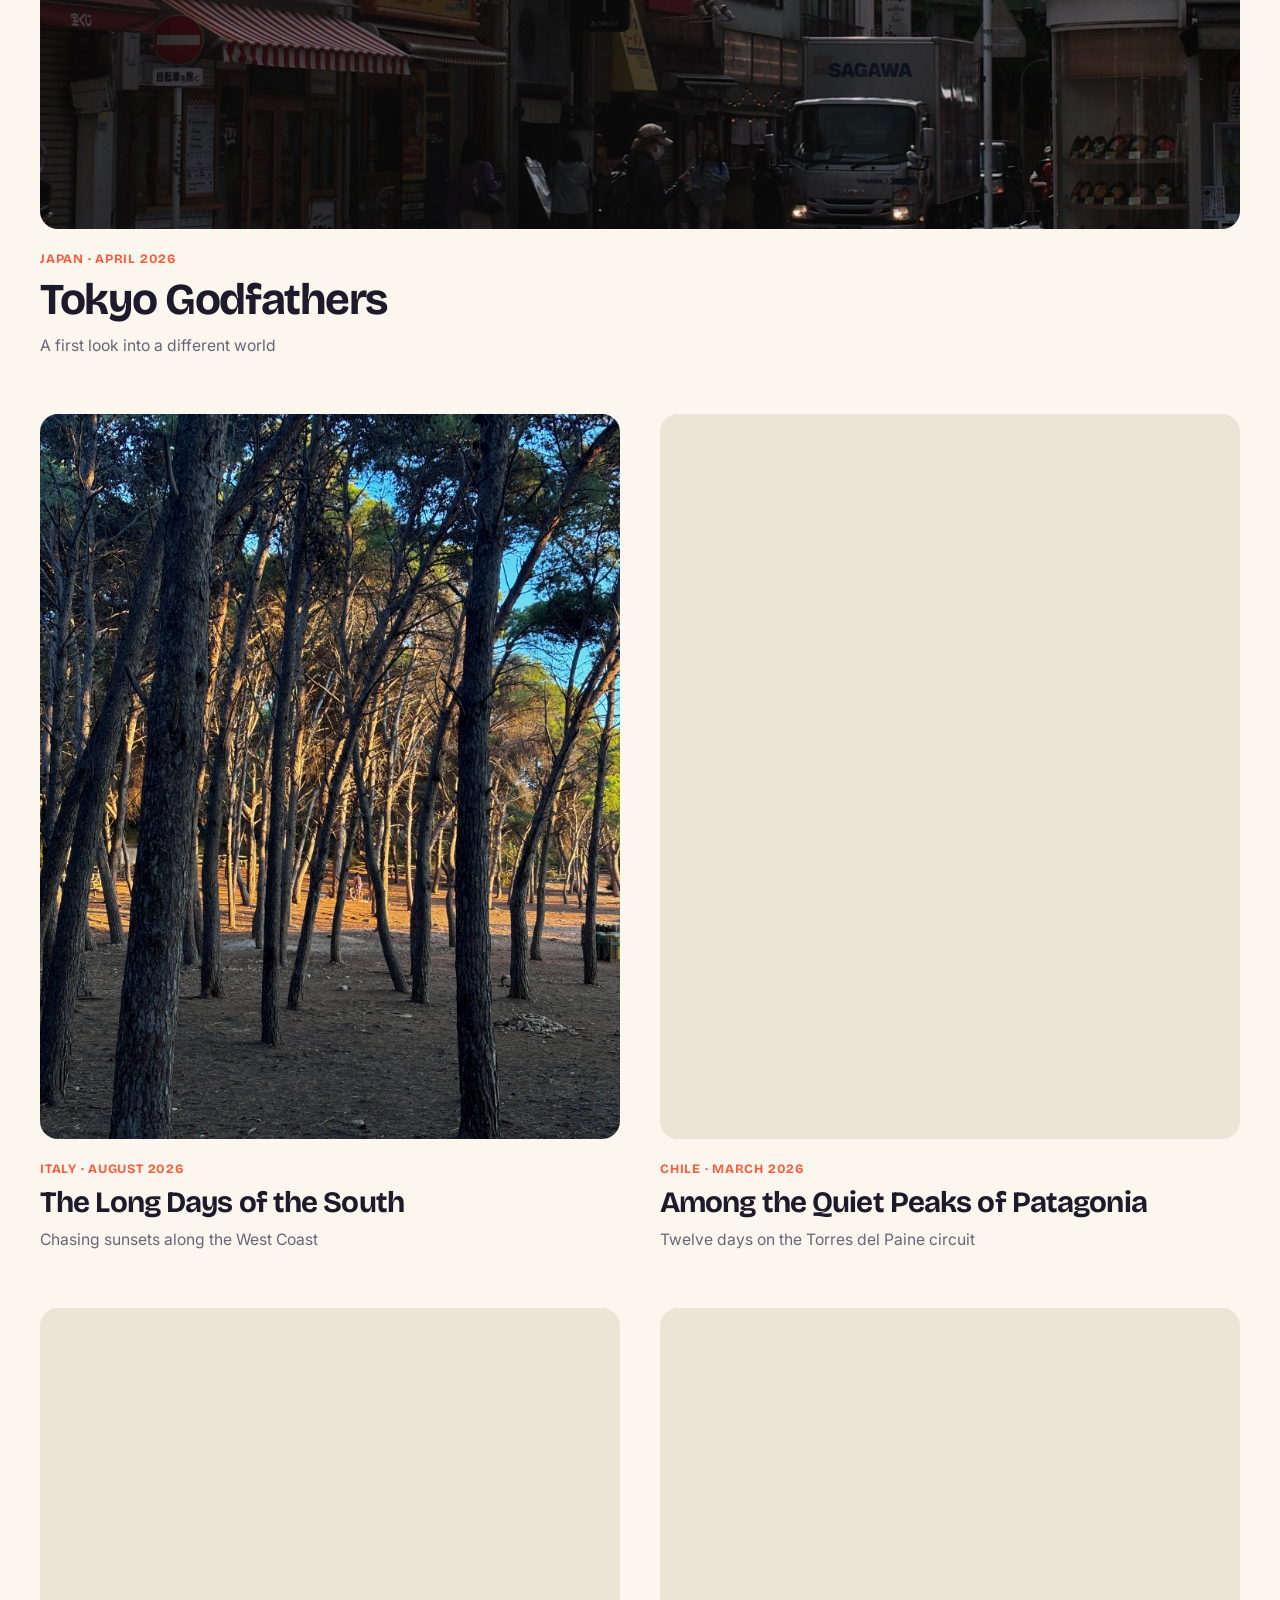
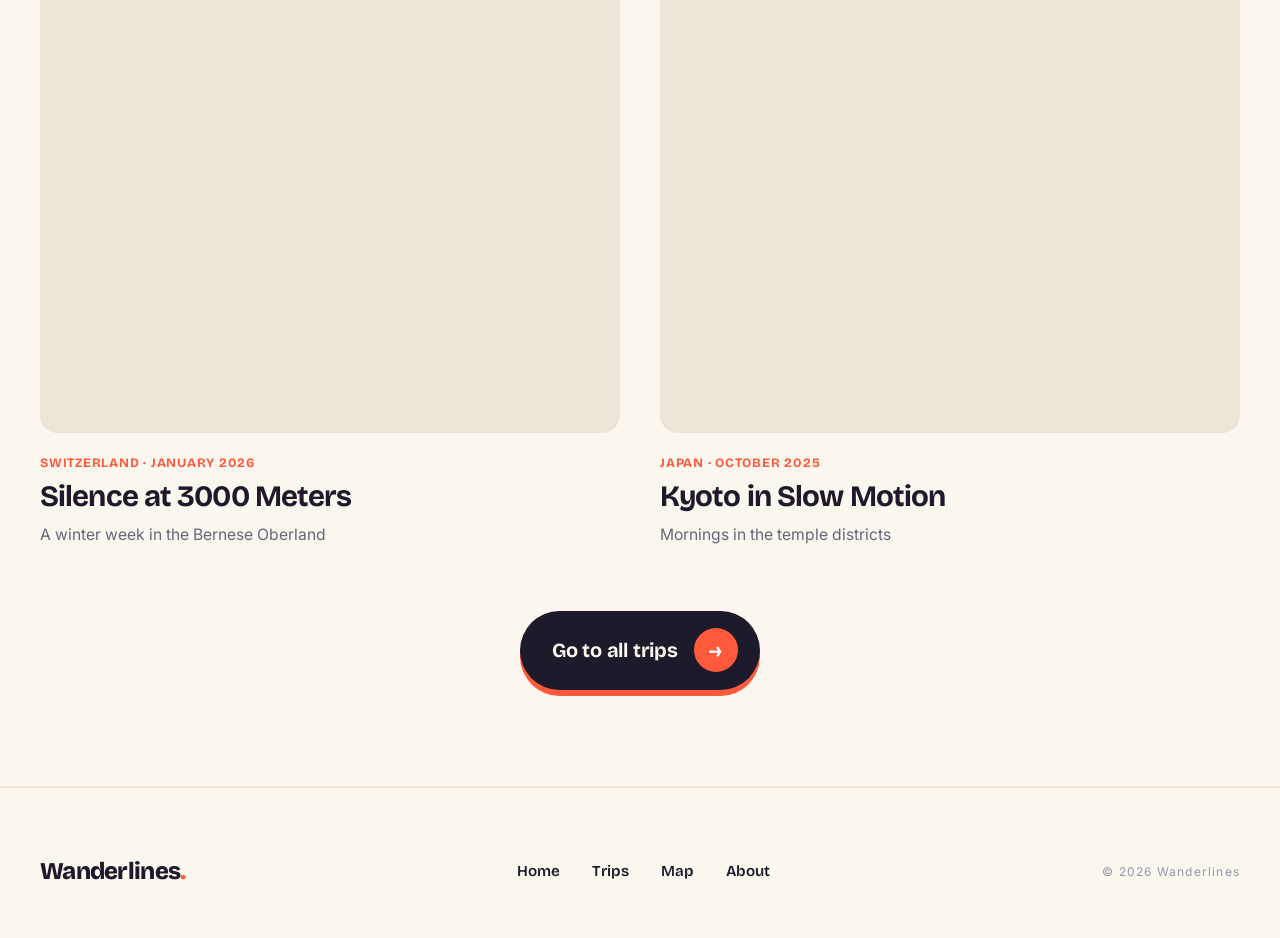
==== commit 1ffa25c5: "Modernized website, mobile version fixed + minor fixes" ====
--- a/index.html
+++ b/index.html
@@ -7,7 +7,7 @@
 <meta name="description" content="A visual journal of travels around the world. Photography, stories, and quiet observations from the road.">
 <link rel="preconnect" href="https://fonts.googleapis.com">
 <link rel="preconnect" href="https://fonts.gstatic.com" crossorigin>
-<link href="https://fonts.googleapis.com/css2?family=Cormorant+Garamond:wght@400;500&family=Inter:wght@300;400;500&display=swap" rel="stylesheet">
+<link href="https://fonts.googleapis.com/css2?family=Bricolage+Grotesque:opsz,wght@12..96,400..800&family=Cormorant+Garamond:wght@400;500&family=Inter:wght@300;400;500;600&display=swap" rel="stylesheet">
 <link rel="stylesheet" href="style.css">
 </head>
 <body>
@@ -39,7 +39,7 @@
 </section>
 </a>
 
-<section class="section">
+<section class="section section-recent">
   <div class="section-header">
     <h2 class="section-title">Recent Journeys</h2>
     <span class="section-meta">2024 — 2026</span>
@@ -97,6 +97,13 @@
   </div>
 </section>
 
+<div class="all-trips">
+  <a href="trips.html" class="all-trips-button">
+    <span>Go to all trips</span>
+    <span class="all-trips-arrow" aria-hidden="true">→</span>
+  </a>
+</div>
+
 <footer class="footer">
   <div class="footer-inner">
     <div class="footer-brand">Wanderlines</div>
--- a/style.css
+++ b/style.css
@@ -1,24 +1,39 @@
 :root {
-  --bg: #fafaf8;
-  --text: #1a1a1a;
-  --text-muted: #6b6b6b;
-  --text-soft: #999;
-  --border: #e8e8e6;
-  --accent: #1a1a1a;
+  --bg: #fbf6ee;
+  --bg-elevated: #ffffff;
+  --text: #1d1a2b;
+  --text-muted: #6a6478;
+  --text-soft: #9a94a6;
+  --border: #ece4d6;
+  --accent: #ff5a3c;
+  --accent-teal: #12a58e;
+  --accent-sun: #ffbe2e;
+  --accent-soft: rgba(255, 90, 60, 0.12);
+  --nav-bg: rgba(255, 253, 249, 0.92);
+  --card-shadow: 0 18px 40px -18px rgba(29, 26, 43, 0.35);
+  --gradient-trail: linear-gradient(90deg, var(--accent) 0%, var(--accent-sun) 50%, var(--accent-teal) 100%);
+  --radius-card: 18px;
   --max-width: 1400px;
   --content-width: 720px;
+  --font-display: 'Bricolage Grotesque', 'Inter', -apple-system, BlinkMacSystemFont, sans-serif;
   --font-serif: 'Cormorant Garamond', 'Playfair Display', Georgia, serif;
   --font-sans: 'Inter', -apple-system, BlinkMacSystemFont, 'Segoe UI', sans-serif;
   --font-mono: 'JetBrains Mono', 'Courier New', monospace;
 }
 
 [data-theme="dark"] {
-  --bg: #0f0f0f;
-  --text: #f0f0ed;
-  --text-muted: #a0a0a0;
-  --text-soft: #707070;
-  --border: #2a2a2a;
-  --accent: #f0f0ed;
+  --bg: #14121c;
+  --bg-elevated: #1d1a28;
+  --text: #f5efe6;
+  --text-muted: #aaa3b8;
+  --text-soft: #6f6880;
+  --border: #2a2635;
+  --accent: #ff7a5c;
+  --accent-teal: #3fd1b8;
+  --accent-sun: #ffd36a;
+  --accent-soft: rgba(255, 122, 92, 0.16);
+  --nav-bg: rgba(20, 18, 28, 0.82);
+  --card-shadow: 0 18px 40px -18px rgba(0, 0, 0, 0.8);
 }
 
 * {
@@ -42,6 +57,11 @@
   transition: background 0.3s ease, color 0.3s ease;
 }
 
+::selection {
+  background: var(--accent);
+  color: #fff;
+}
+
 img {
   max-width: 100%;
   display: block;
@@ -51,7 +71,7 @@
 a {
   color: inherit;
   text-decoration: none;
-  transition: opacity 0.2s ease;
+  transition: opacity 0.2s ease, color 0.2s ease;
 }
 
 a:hover {
@@ -65,59 +85,114 @@
   left: 0;
   right: 0;
   z-index: 100;
-  padding: 1.5rem 2.5rem;
+  padding: 1.1rem 2.5rem;
   display: flex;
   justify-content: space-between;
   align-items: center;
-  background: rgba(250, 250, 248, 0.85);
-  backdrop-filter: blur(20px);
-  -webkit-backdrop-filter: blur(20px);
+  background: var(--nav-bg);
+  backdrop-filter: blur(20px) saturate(1.4);
+  -webkit-backdrop-filter: blur(20px) saturate(1.4);
   border-bottom: 1px solid var(--border);
-  transition: background 0.3s ease;
-}
-
-[data-theme="dark"] .nav {
-  background: rgba(15, 15, 15, 0.85);
+  transition: background 0.3s ease, box-shadow 0.3s ease;
+}
+
+.nav.is-scrolled {
+  box-shadow: 0 10px 30px -20px rgba(29, 26, 43, 0.5);
+}
+
+.nav-progress {
+  position: absolute;
+  left: 0;
+  bottom: -1px;
+  width: 100%;
+  height: 3px;
+  background: var(--gradient-trail);
+  transform-origin: left center;
+  transform: scaleX(var(--scroll-progress, 0));
+  pointer-events: none;
 }
 
 .nav-brand {
-  font-family: var(--font-serif);
-  font-size: 1.5rem;
-  font-weight: 500;
-  letter-spacing: 0.02em;
+  font-family: var(--font-display);
+  font-size: 1.65rem;
+  font-weight: 800;
+  letter-spacing: -0.03em;
+  line-height: 1;
+  display: inline-flex;
+  align-items: baseline;
+  transition: transform 0.25s cubic-bezier(0.34, 1.56, 0.64, 1);
+}
+
+.nav-brand::after {
+  content: "";
+  width: 0.32em;
+  height: 0.32em;
+  margin-left: 0.08em;
+  border-radius: 50%;
+  background: var(--accent);
+  transition: background 0.25s ease, transform 0.25s ease;
+}
+
+.nav-brand:hover {
+  opacity: 1;
+  transform: rotate(-3deg) scale(1.04);
+}
+
+.nav-brand:hover::after {
+  background: var(--accent-teal);
+  transform: translateY(-0.35em);
 }
 
 .nav-links {
   display: flex;
-  gap: 2.5rem;
+  gap: 0.5rem;
   align-items: center;
   list-style: none;
 }
 
 .nav-links a {
-  font-size: 0.875rem;
-  letter-spacing: 0.1em;
-  text-transform: uppercase;
-  font-weight: 400;
+  display: block;
+  padding: 0.45rem 1rem;
+  border-radius: 999px;
+  font-family: var(--font-display);
+  font-size: 1rem;
+  font-weight: 600;
+  letter-spacing: -0.01em;
+  transition: background 0.2s ease, color 0.2s ease, transform 0.2s ease;
+}
+
+.nav-links a:hover {
+  opacity: 1;
+  background: var(--accent-soft);
+  color: var(--accent);
+  transform: translateY(-2px);
+}
+
+.nav-links a[aria-current="page"] {
+  background: var(--text);
+  color: var(--bg);
 }
 
 .theme-toggle {
   background: none;
-  border: 1px solid var(--border);
+  border: 2px solid var(--border);
   color: var(--text);
-  width: 36px;
-  height: 36px;
+  width: 40px;
+  height: 40px;
+  margin-left: 0.5rem;
   border-radius: 50%;
   cursor: pointer;
   display: flex;
   align-items: center;
   justify-content: center;
-  font-size: 0.9rem;
-  transition: all 0.2s ease;
+  font-size: 1rem;
+  transition: border-color 0.2s ease, color 0.2s ease, transform 0.4s cubic-bezier(0.34, 1.56, 0.64, 1);
 }
 
 .theme-toggle:hover {
-  border-color: var(--text);
+  border-color: var(--accent-sun);
+  color: var(--accent);
+  transform: rotate(25deg) scale(1.1);
 }
 
 .nav-toggle {
@@ -130,19 +205,26 @@
   cursor: pointer;
   flex-direction: column;
   justify-content: space-between;
-  z-index: 200;
+  z-index: 210;
+  touch-action: manipulation;
 }
 
 .nav-toggle span {
   display: block;
   width: 100%;
-  height: 1.5px;
+  height: 2.5px;
+  border-radius: 2px;
   background: var(--text);
-  transition: transform 0.25s ease, opacity 0.25s ease;
+  transition: transform 0.25s ease, opacity 0.25s ease, width 0.25s ease;
+}
+
+.nav-toggle span:nth-child(2) {
+  width: 70%;
+  background: var(--accent);
 }
 
 .nav-toggle[aria-expanded="true"] span:nth-child(1) {
-  transform: translateY(9px) rotate(45deg);
+  transform: translateY(10.75px) rotate(45deg);
 }
 
 .nav-toggle[aria-expanded="true"] span:nth-child(2) {
@@ -150,14 +232,14 @@
 }
 
 .nav-toggle[aria-expanded="true"] span:nth-child(3) {
-  transform: translateY(-9px) rotate(-45deg);
+  transform: translateY(-10.75px) rotate(-45deg);
 }
 
 .nav-overlay {
   position: fixed;
   inset: 0;
-  background: rgba(0, 0, 0, 0.4);
-  z-index: 150;
+  background: rgba(20, 18, 28, 0.45);
+  z-index: 90;
   opacity: 0;
   pointer-events: none;
   transition: opacity 0.3s ease;
@@ -181,13 +263,14 @@
 
 .hero {
   height: 100vh;
+  height: 100svh;
   width: 100%;
   position: relative;
   overflow: hidden;
   display: flex;
   align-items: flex-end;
   justify-content: center;
-  padding-bottom: 5rem;
+  padding-bottom: 6.5rem;
 }
 
 .hero-image {
@@ -197,12 +280,21 @@
   height: 100%;
   object-fit: cover;
   z-index: 1;
+  translate: 0 var(--hero-shift, 0px);
+  animation: hero-drift 2.4s cubic-bezier(0.22, 1, 0.36, 1) both;
+}
+
+.hero-link:hover .hero-image {
+  scale: 1.03;
+  transition: scale 1.2s cubic-bezier(0.22, 1, 0.36, 1);
 }
 
 .hero-overlay {
   position: absolute;
   inset: 0;
-  background: linear-gradient(to bottom, rgba(0,0,0,0.1) 0%, rgba(0,0,0,0) 30%, rgba(0,0,0,0) 60%, rgba(0,0,0,0.5) 100%);
+  background:
+    linear-gradient(to bottom, rgba(20, 18, 28, 0.15) 0%, rgba(20, 18, 28, 0) 30%, rgba(20, 18, 28, 0) 50%, rgba(20, 18, 28, 0.7) 100%),
+    linear-gradient(135deg, rgba(255, 90, 60, 0.18) 0%, rgba(18, 165, 142, 0.12) 100%);
   z-index: 2;
 }
 
@@ -212,31 +304,89 @@
   text-align: center;
   color: #fff;
   padding: 0 2rem;
-  max-width: 900px;
+  max-width: 1000px;
+}
+
+.hero-content > * {
+  animation: rise-in 0.9s cubic-bezier(0.22, 1, 0.36, 1) both;
 }
 
 .hero-eyebrow {
-  font-size: 0.75rem;
-  letter-spacing: 0.3em;
+  display: inline-block;
+  padding: 0.4rem 0.95rem;
+  border-radius: 999px;
+  background: var(--accent);
+  font-family: var(--font-display);
+  font-size: 0.8rem;
+  font-weight: 700;
+  letter-spacing: 0.08em;
   text-transform: uppercase;
   margin-bottom: 1.5rem;
-  opacity: 0.9;
+  animation-delay: 0.3s;
+  transform: rotate(-2deg);
 }
 
 .hero-title {
-  font-family: var(--font-serif);
-  font-size: clamp(2.5rem, 6vw, 5rem);
+  font-family: var(--font-display);
+  font-size: clamp(2.8rem, 8vw, 6.5rem);
+  font-weight: 800;
+  line-height: 0.95;
+  letter-spacing: -0.04em;
+  margin-bottom: 1.25rem;
+  text-shadow: 0 4px 30px rgba(0, 0, 0, 0.25);
+  animation-delay: 0.45s;
+}
+
+.hero-subtitle {
+  font-size: 1.1rem;
+  opacity: 0.92;
   font-weight: 400;
-  line-height: 1.1;
-  letter-spacing: -0.01em;
-  margin-bottom: 1.5rem;
-}
-
-.hero-subtitle {
-  font-size: 1rem;
-  opacity: 0.85;
-  letter-spacing: 0.05em;
-  font-weight: 300;
+  animation-delay: 0.6s;
+}
+
+.hero::after {
+  content: "";
+  position: absolute;
+  z-index: 3;
+  left: 50%;
+  bottom: 2rem;
+  width: 26px;
+  height: 42px;
+  margin-left: -13px;
+  border: 2px solid rgba(255, 255, 255, 0.8);
+  border-radius: 14px;
+  background: radial-gradient(circle at 50% 30%, #fff 0 3px, transparent 4px) no-repeat;
+  background-size: 100% 100%;
+  animation: scroll-cue 1.8s ease-in-out infinite;
+}
+
+@keyframes hero-drift {
+  from {
+    scale: 1.12;
+  }
+  to {
+    scale: 1;
+  }
+}
+
+@keyframes rise-in {
+  from {
+    opacity: 0;
+    translate: 0 28px;
+  }
+  to {
+    opacity: 1;
+    translate: 0 0;
+  }
+}
+
+@keyframes scroll-cue {
+  0%, 100% {
+    background-position: 0 0;
+  }
+  50% {
+    background-position: 0 12px;
+  }
 }
 
 /* ============ SECTIONS ============ */
@@ -246,34 +396,52 @@
   margin: 0 auto;
 }
 
+.section-recent {
+  padding-bottom: 3rem;
+}
+
 .section-header {
   display: flex;
   justify-content: space-between;
-  align-items: baseline;
-  margin-bottom: 4rem;
+  align-items: flex-end;
+  margin-bottom: 3.5rem;
   padding-bottom: 1.5rem;
-  border-bottom: 1px solid var(--border);
+  border-bottom: 2px solid var(--border);
 }
 
 .section-title {
-  font-family: var(--font-serif);
-  font-size: 2.5rem;
-  font-weight: 400;
-  letter-spacing: -0.01em;
+  font-family: var(--font-display);
+  font-size: clamp(2.25rem, 5vw, 3.5rem);
+  font-weight: 800;
+  line-height: 1;
+  letter-spacing: -0.04em;
+}
+
+.section-title::after {
+  content: "";
+  display: block;
+  width: 64px;
+  height: 6px;
+  margin-top: 0.9rem;
+  border-radius: 6px;
+  background: var(--gradient-trail);
 }
 
 .section-meta {
-  font-size: 0.75rem;
-  letter-spacing: 0.2em;
-  text-transform: uppercase;
-  color: var(--text-muted);
+  font-family: var(--font-display);
+  font-size: 0.85rem;
+  font-weight: 700;
+  padding: 0.4rem 0.9rem;
+  border-radius: 999px;
+  background: var(--accent-soft);
+  color: var(--accent);
 }
 
 /* ============ TRIP GRID ============ */
 .trip-grid {
   display: grid;
   grid-template-columns: repeat(auto-fit, minmax(380px, 1fr));
-  gap: 3rem 2.5rem;
+  gap: 3.5rem 2.5rem;
 }
 
 .trip-card {
@@ -281,59 +449,107 @@
   cursor: pointer;
 }
 
+.trip-card:hover {
+  opacity: 1;
+}
+
 .trip-card-image {
   position: relative;
   width: 100%;
   aspect-ratio: 4 / 5;
   overflow: hidden;
+  border-radius: var(--radius-card);
   background: var(--border);
-  margin-bottom: 1.5rem;
+  margin-bottom: 1.25rem;
+  transform: perspective(900px) rotateX(var(--tilt-x, 0deg)) rotateY(var(--tilt-y, 0deg));
+  transition: transform 0.4s cubic-bezier(0.22, 1, 0.36, 1), box-shadow 0.4s ease;
+  will-change: transform;
+}
+
+.trip-card:hover .trip-card-image {
+  box-shadow: var(--card-shadow);
 }
 
 .trip-card-image img {
   width: 100%;
   height: 100%;
   object-fit: cover;
+  transition: opacity 0.6s ease, transform 0.8s cubic-bezier(0.22, 1, 0.36, 1);
+}
+
+.trip-card:hover .trip-card-image img {
+  transform: scale(1.07);
+}
+
+.trip-card-image::after {
+  content: "→";
+  position: absolute;
+  z-index: 2;
+  right: 1rem;
+  bottom: 1rem;
+  width: 52px;
+  height: 52px;
+  border-radius: 50%;
+  display: flex;
+  align-items: center;
+  justify-content: center;
+  background: var(--accent);
+  color: #fff;
+  font-size: 1.4rem;
+  font-weight: 700;
+  opacity: 0;
+  transform: scale(0.4) rotate(-45deg);
+  transition: opacity 0.3s ease, transform 0.4s cubic-bezier(0.34, 1.56, 0.64, 1);
+}
+
+.trip-card:hover .trip-card-image::after {
+  opacity: 1;
+  transform: scale(1) rotate(0deg);
+}
+
+.trip-card-meta {
+  font-family: var(--font-display);
+  font-size: 0.8rem;
+  font-weight: 700;
+  letter-spacing: 0.06em;
+  text-transform: uppercase;
+  color: var(--accent);
+  margin-bottom: 0.4rem;
+}
+
+.trip-card-title {
+  font-family: var(--font-display);
+  font-size: 1.85rem;
+  font-weight: 700;
+  line-height: 1.1;
+  margin-bottom: 0.4rem;
+  letter-spacing: -0.03em;
+  background: linear-gradient(var(--accent), var(--accent)) no-repeat 0 100% / 0 0.12em;
+  display: inline;
+  transition: background-size 0.4s cubic-bezier(0.22, 1, 0.36, 1);
 }
 
 .trip-card:hover .trip-card-title {
-  opacity: 0.6;
-}
-
-.trip-card-title {
-  transition: opacity 0.2s ease;
-}
-
-.trip-card-meta {
-  font-size: 0.7rem;
-  letter-spacing: 0.25em;
-  text-transform: uppercase;
+  background-size: 100% 0.12em;
+}
+
+.trip-card-subtitle {
+  margin-top: 0.5rem;
+  font-size: 0.98rem;
   color: var(--text-muted);
-  margin-bottom: 0.5rem;
-}
-
-.trip-card-title {
-  font-family: var(--font-serif);
-  font-size: 1.75rem;
   font-weight: 400;
-  line-height: 1.2;
-  margin-bottom: 0.4rem;
-  letter-spacing: -0.01em;
-}
-
-.trip-card-subtitle {
-  font-size: 0.95rem;
-  color: var(--text-muted);
-  font-weight: 300;
-}
-
-/* Featured first card spans two columns on larger screens */
+}
+
 .trip-grid.featured .trip-card:first-child {
   grid-column: span 2;
 }
 
 .trip-grid.featured .trip-card:first-child .trip-card-image {
   aspect-ratio: 16 / 9;
+}
+
+.trip-grid.featured .trip-card:first-child .trip-card-title {
+  font-size: clamp(2rem, 3.5vw, 2.75rem);
 }
 
 @media (max-width: 900px) {
@@ -343,6 +559,59 @@
   .trip-grid.featured .trip-card:first-child .trip-card-image {
     aspect-ratio: 4 / 5;
   }
+}
+
+/* ============ ALL TRIPS CTA ============ */
+.all-trips {
+  max-width: var(--max-width);
+  margin: 0 auto;
+  padding: 1rem 2.5rem 6rem;
+  display: flex;
+  justify-content: center;
+}
+
+.all-trips-button {
+  display: inline-flex;
+  align-items: center;
+  gap: 1rem;
+  padding: 1.1rem 1.4rem 1.1rem 2rem;
+  border-radius: 999px;
+  background: var(--text);
+  color: var(--bg);
+  font-family: var(--font-display);
+  font-size: 1.25rem;
+  font-weight: 700;
+  letter-spacing: -0.01em;
+  box-shadow: 0 6px 0 var(--accent);
+  transition: transform 0.25s cubic-bezier(0.34, 1.56, 0.64, 1), box-shadow 0.25s ease, background 0.25s ease;
+}
+
+.all-trips-button:hover {
+  opacity: 1;
+  transform: translateY(-3px);
+  box-shadow: 0 9px 0 var(--accent-teal);
+}
+
+.all-trips-button:active {
+  transform: translateY(4px);
+  box-shadow: 0 2px 0 var(--accent);
+}
+
+.all-trips-arrow {
+  width: 44px;
+  height: 44px;
+  border-radius: 50%;
+  display: flex;
+  align-items: center;
+  justify-content: center;
+  background: var(--accent);
+  color: #fff;
+  transition: transform 0.3s cubic-bezier(0.34, 1.56, 0.64, 1), background 0.25s ease;
+}
+
+.all-trips-button:hover .all-trips-arrow {
+  transform: translateX(6px) rotate(-10deg);
+  background: var(--accent-teal);
 }
 
 /* ============ ARTICLE LAYOUT ============ */
@@ -446,7 +715,8 @@
 /* ============ IMAGE BLOCKS ============ */
 .image-full {
   width: 100%;
-  margin: 0 auto;
+  margin-left: auto;
+  margin-right: auto;
 }
 
 .image-full img {
@@ -552,9 +822,13 @@
 
 /* ============ FOOTER ============ */
 .footer {
-  border-top: 1px solid var(--border);
+  border-top: 2px solid var(--border);
   padding: 4rem 2.5rem 3rem;
   margin-top: 4rem;
+}
+
+.all-trips + .footer {
+  margin-top: 0;
 }
 
 .footer-inner {
@@ -568,17 +842,29 @@
 }
 
 .footer-brand {
-  font-family: var(--font-serif);
-  font-size: 1.25rem;
+  font-family: var(--font-display);
+  font-size: 1.5rem;
+  font-weight: 800;
+  letter-spacing: -0.03em;
+}
+
+.footer-brand::after {
+  content: ".";
+  color: var(--accent);
 }
 
 .footer-links {
   display: flex;
   gap: 2rem;
   list-style: none;
-  font-size: 0.8rem;
-  letter-spacing: 0.15em;
-  text-transform: uppercase;
+  font-family: var(--font-display);
+  font-size: 0.95rem;
+  font-weight: 600;
+}
+
+.footer-links a:hover {
+  opacity: 1;
+  color: var(--accent);
 }
 
 .footer-copy {
@@ -707,6 +993,10 @@
     padding: 1rem 1.5rem;
   }
 
+  .nav-brand {
+    font-size: 1.45rem;
+  }
+
   .nav-toggle {
     display: flex;
   }
@@ -716,17 +1006,18 @@
     top: 0;
     right: 0;
     z-index: 200;
-    width: min(78vw, 300px);
+    width: min(80vw, 320px);
     height: 100vh;
+    height: 100dvh;
     margin: 0;
-    padding: 6rem 2rem 2rem;
+    padding: 6rem 1.5rem 2rem;
     background: var(--bg);
-    border-left: 1px solid var(--border);
+    border-left: 4px solid var(--accent);
     flex-direction: column;
     align-items: flex-start;
-    gap: 1.75rem;
-    transform: translateX(100%);
-    transition: transform 0.3s ease;
+    gap: 0.5rem;
+    transform: translateX(105%);
+    transition: transform 0.35s cubic-bezier(0.22, 1, 0.36, 1);
     overflow-y: auto;
   }
 
@@ -736,25 +1027,61 @@
 
   .nav-links li {
     width: 100%;
+    opacity: 0;
+    translate: 24px 0;
+    transition: opacity 0.3s ease, translate 0.4s cubic-bezier(0.22, 1, 0.36, 1);
+  }
+
+  .nav-links.open li {
+    opacity: 1;
+    translate: 0 0;
+  }
+
+  .nav-links.open li:nth-child(2) {
+    transition-delay: 0.05s;
+  }
+
+  .nav-links.open li:nth-child(3) {
+    transition-delay: 0.1s;
+  }
+
+  .nav-links.open li:nth-child(4) {
+    transition-delay: 0.15s;
+  }
+
+  .nav-links.open li:nth-child(5) {
+    transition-delay: 0.2s;
   }
 
   .nav-links a {
-    font-size: 0.85rem;
-    display: block;
+    font-size: 1.9rem;
+    font-weight: 800;
+    letter-spacing: -0.03em;
+    padding: 0.4rem 1rem;
+  }
+
+  .theme-toggle {
+    margin: 1rem 0 0 1rem;
+    width: 48px;
+    height: 48px;
+  }
+
+  .hero {
+    padding-bottom: 6rem;
   }
 
   .section {
     padding: 4rem 1.5rem;
+  }
+
+  .section-recent {
+    padding-bottom: 2rem;
   }
 
   .section-header {
     flex-direction: column;
     align-items: flex-start;
-    gap: 0.75rem;
-  }
-
-  .section-title {
-    font-size: 1.75rem;
+    gap: 1rem;
   }
 
   .trip-grid {
@@ -762,6 +1089,20 @@
     gap: 3rem;
   }
 
+  .trip-card-image::after {
+    opacity: 1;
+    transform: scale(0.8);
+  }
+
+  .all-trips {
+    padding: 0 1.5rem 4rem;
+  }
+
+  .all-trips-button {
+    width: 100%;
+    justify-content: space-between;
+  }
+
   .article-body {
     padding: 0 1rem 4rem;
   }
@@ -775,3 +1116,15 @@
     text-align: center;
   }
 }
+
+/* ============ REDUCED MOTION ============ */
+@media (prefers-reduced-motion: reduce) {
+  *,
+  *::before,
+  *::after {
+    animation-duration: 0.01ms !important;
+    animation-iteration-count: 1 !important;
+    transition-duration: 0.01ms !important;
+    scroll-behavior: auto !important;
+  }
+}
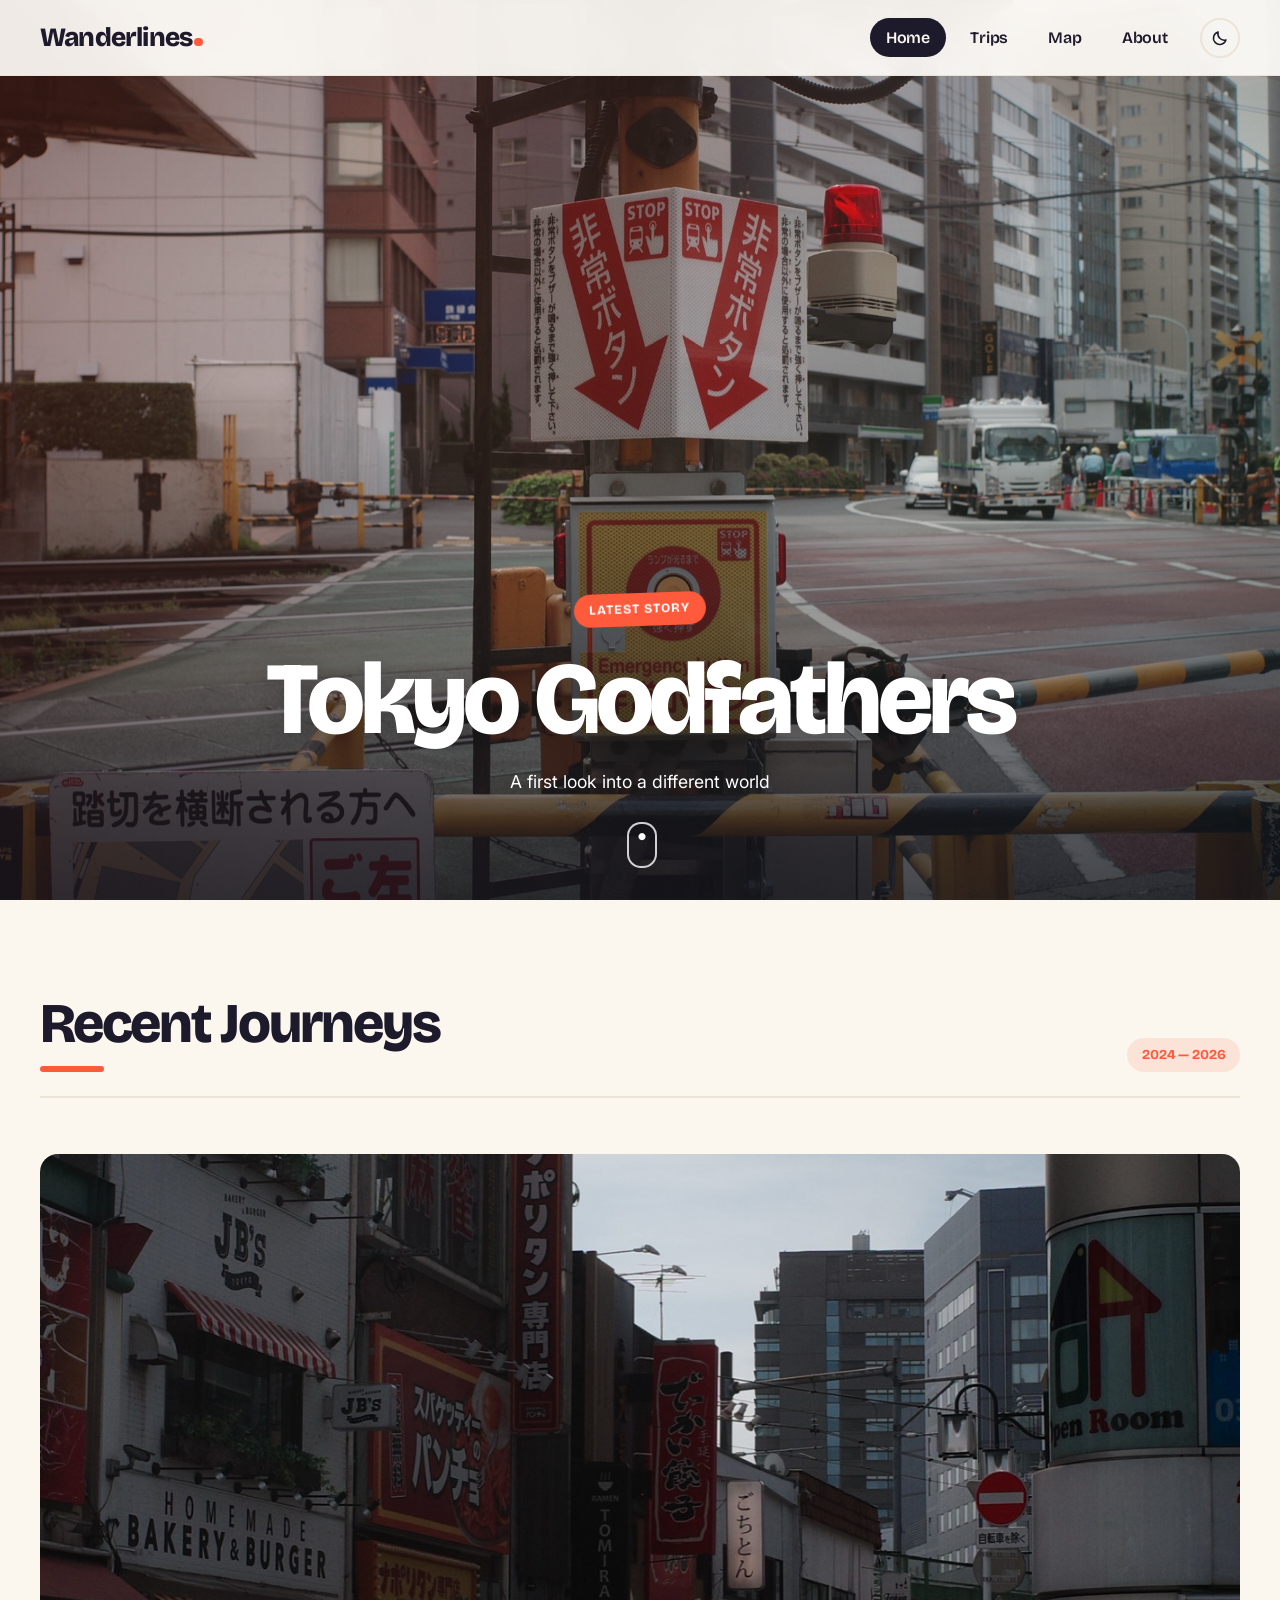
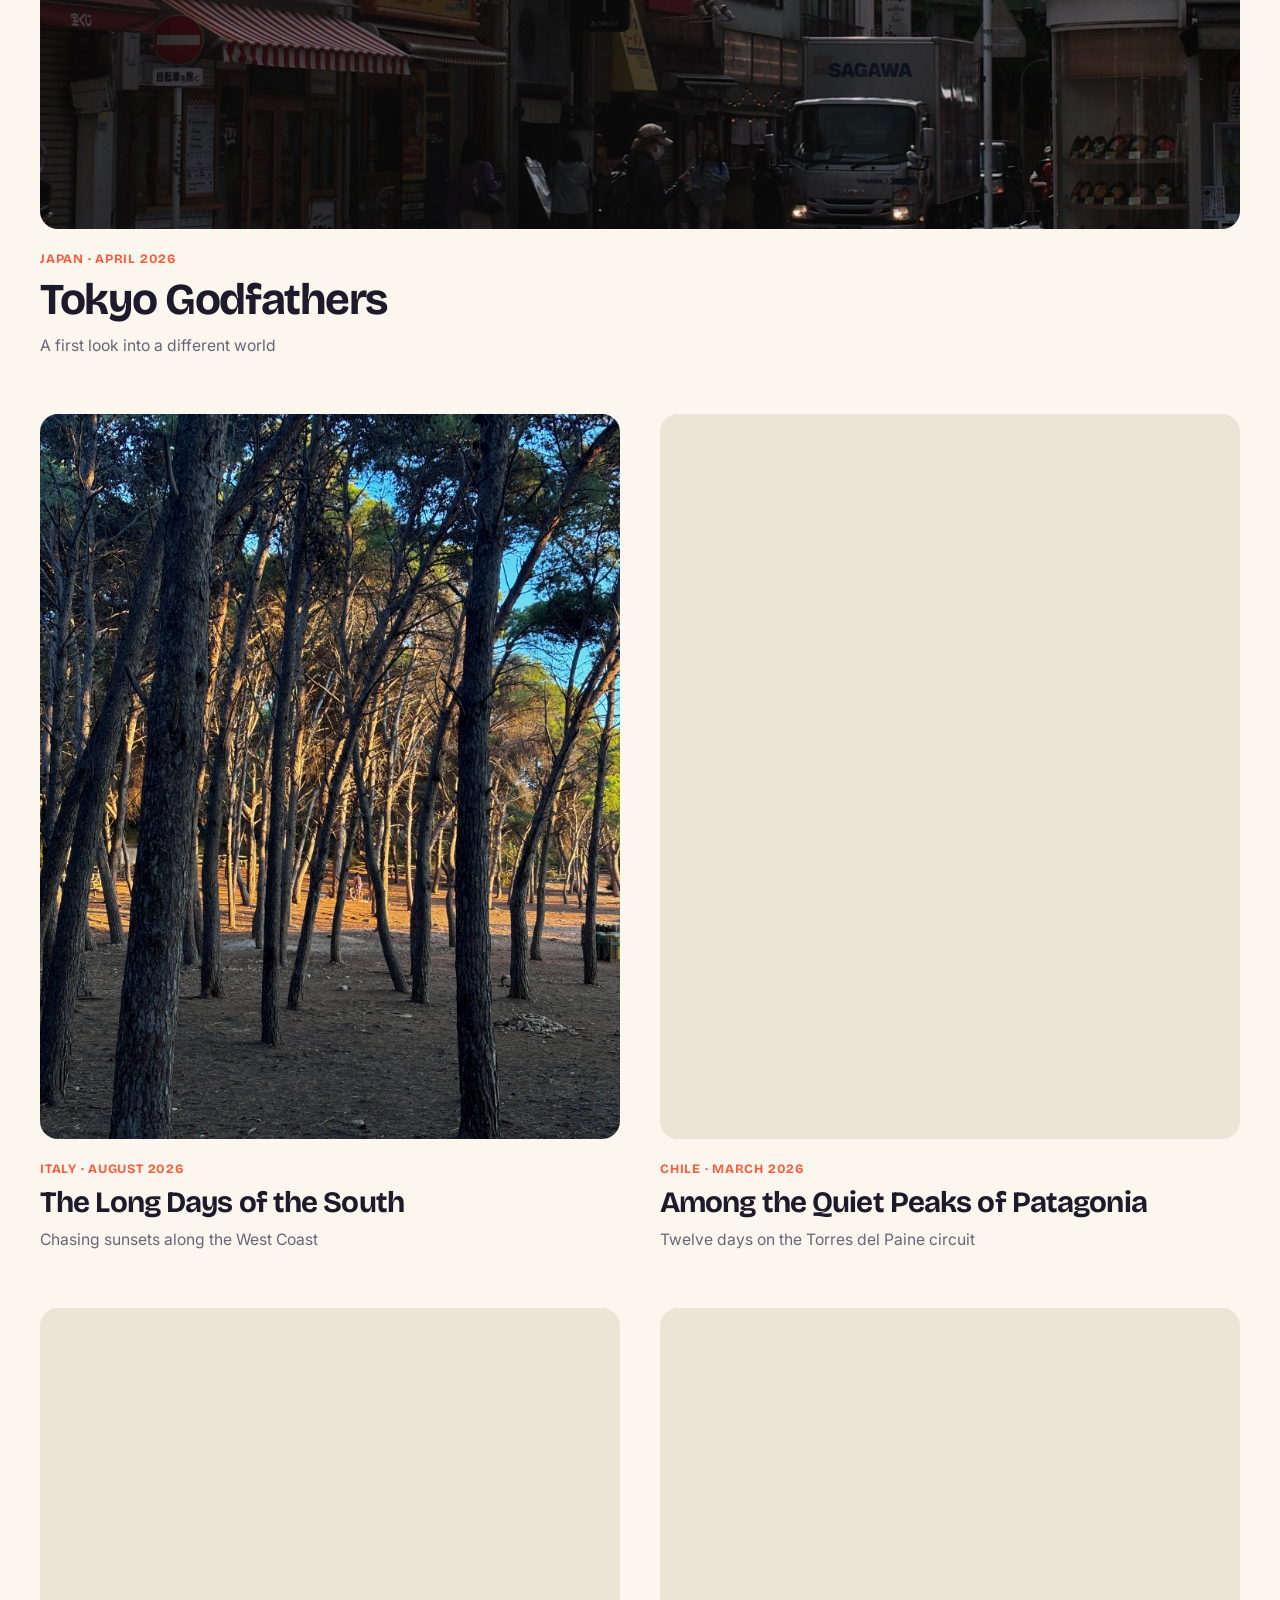
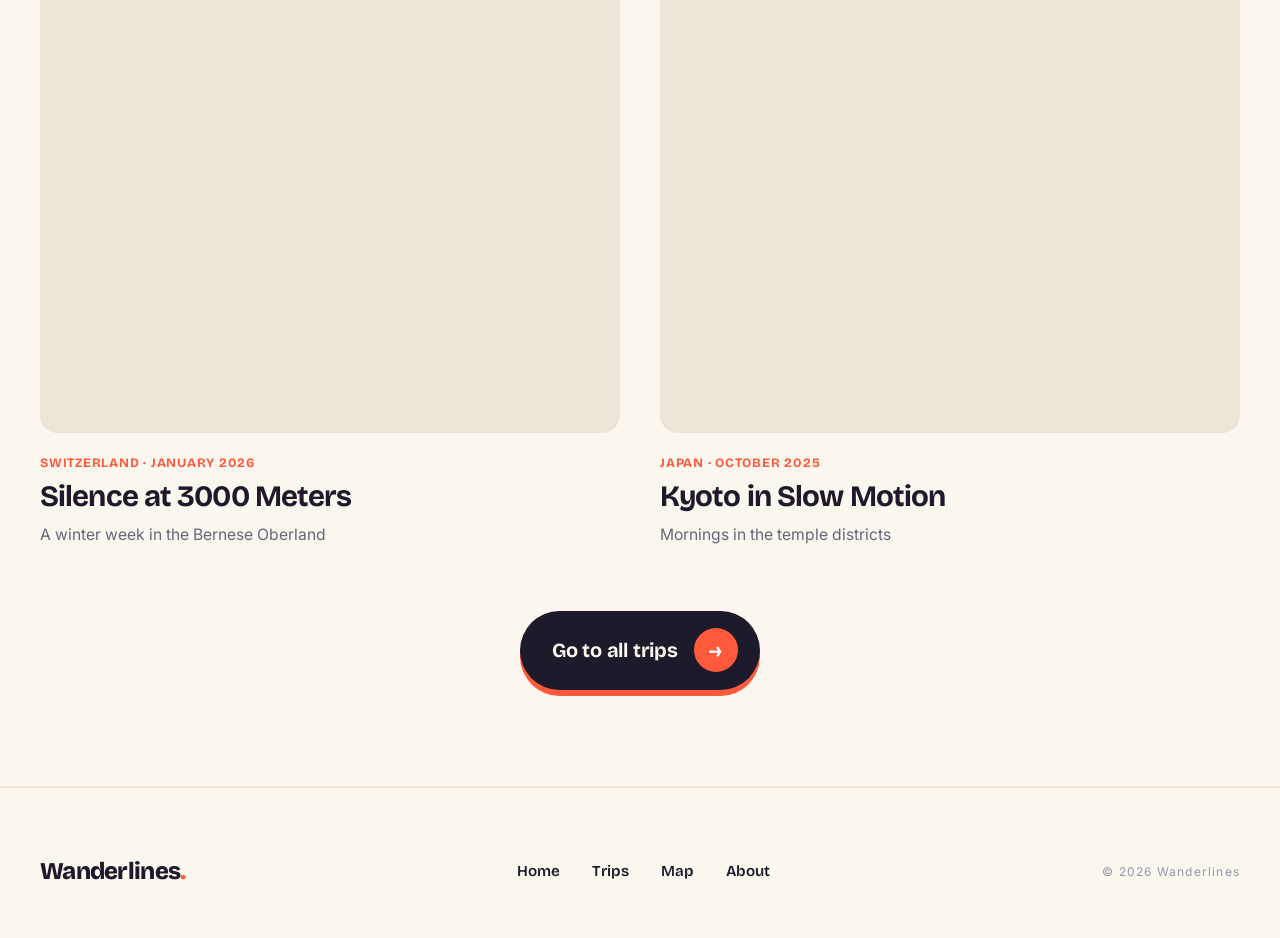
==== commit 61b1221f: "Bug fixes" ====
--- a/index.html
+++ b/index.html
@@ -9,6 +9,7 @@
 <link rel="preconnect" href="https://fonts.gstatic.com" crossorigin>
 <link href="https://fonts.googleapis.com/css2?family=Bricolage+Grotesque:opsz,wght@12..96,400..800&family=Cormorant+Garamond:wght@400;500&family=Inter:wght@300;400;500;600&display=swap" rel="stylesheet">
 <link rel="stylesheet" href="style.css">
+<script src="theme.js"></script>
 </head>
 <body>
 
@@ -22,7 +23,7 @@
     <li><a href="trips.html">Trips</a></li>
     <li><a href="map.html">Map</a></li>
     <li><a href="about.html">About</a></li>
-    <li><button class="theme-toggle" aria-label="Toggle theme">☾</button></li>
+    <li><button class="theme-toggle" aria-label="Toggle theme"></button></li>
   </ul>
 </nav>
 <div class="nav-overlay"></div>
--- a/style.css
+++ b/style.css
@@ -13,6 +13,7 @@
   --card-shadow: 0 18px 40px -18px rgba(29, 26, 43, 0.35);
   --gradient-trail: linear-gradient(90deg, var(--accent) 0%, var(--accent-sun) 50%, var(--accent-teal) 100%);
   --radius-card: 18px;
+  --nav-height: 76px;
   --max-width: 1400px;
   --content-width: 720px;
   --font-display: 'Bricolage Grotesque', 'Inter', -apple-system, BlinkMacSystemFont, sans-serif;
@@ -85,7 +86,8 @@
   left: 0;
   right: 0;
   z-index: 100;
-  padding: 1.1rem 2.5rem;
+  height: var(--nav-height);
+  padding: 0 2.5rem;
   display: flex;
   justify-content: space-between;
   align-items: center;
@@ -199,8 +201,8 @@
   display: none;
   background: none;
   border: none;
-  width: 32px;
-  height: 24px;
+  width: 24px;
+  height: 18px;
   padding: 0;
   cursor: pointer;
   flex-direction: column;
@@ -212,7 +214,7 @@
 .nav-toggle span {
   display: block;
   width: 100%;
-  height: 2.5px;
+  height: 2px;
   border-radius: 2px;
   background: var(--text);
   transition: transform 0.25s ease, opacity 0.25s ease, width 0.25s ease;
@@ -224,7 +226,7 @@
 }
 
 .nav-toggle[aria-expanded="true"] span:nth-child(1) {
-  transform: translateY(10.75px) rotate(45deg);
+  transform: translateY(8px) rotate(45deg);
 }
 
 .nav-toggle[aria-expanded="true"] span:nth-child(2) {
@@ -232,7 +234,7 @@
 }
 
 .nav-toggle[aria-expanded="true"] span:nth-child(3) {
-  transform: translateY(-10.75px) rotate(-45deg);
+  transform: translateY(-8px) rotate(-45deg);
 }
 
 .nav-overlay {
@@ -255,6 +257,7 @@
   display: block;
   text-decoration: none;
   color: inherit;
+  -webkit-tap-highlight-color: transparent;
 }
 
 .hero-link:hover {
@@ -284,9 +287,11 @@
   animation: hero-drift 2.4s cubic-bezier(0.22, 1, 0.36, 1) both;
 }
 
-.hero-link:hover .hero-image {
-  scale: 1.03;
-  transition: scale 1.2s cubic-bezier(0.22, 1, 0.36, 1);
+@media (hover: hover) and (pointer: fine) {
+  .hero-link:hover .hero-image {
+    scale: 1.03;
+    transition: scale 1.2s cubic-bezier(0.22, 1, 0.36, 1);
+  }
 }
 
 .hero-overlay {
@@ -424,7 +429,7 @@
   height: 6px;
   margin-top: 0.9rem;
   border-radius: 6px;
-  background: var(--gradient-trail);
+  background: var(--accent);
 }
 
 .section-meta {
@@ -989,8 +994,12 @@
 
 /* ============ MOBILE ============ */
 @media (max-width: 768px) {
+  :root {
+    --nav-height: 60px;
+  }
+
   .nav {
-    padding: 1rem 1.5rem;
+    padding: 0 1.5rem;
   }
 
   .nav-brand {
@@ -1054,16 +1063,16 @@
   }
 
   .nav-links a {
-    font-size: 1.9rem;
-    font-weight: 800;
-    letter-spacing: -0.03em;
-    padding: 0.4rem 1rem;
+    font-size: 1.3rem;
+    font-weight: 700;
+    letter-spacing: -0.02em;
+    padding: 0.35rem 1rem;
   }
 
   .theme-toggle {
-    margin: 1rem 0 0 1rem;
-    width: 48px;
-    height: 48px;
+    margin: 0.75rem 0 0 1rem;
+    width: 42px;
+    height: 42px;
   }
 
   .hero {
@@ -1082,6 +1091,21 @@
     flex-direction: column;
     align-items: flex-start;
     gap: 1rem;
+    margin-bottom: 2.5rem;
+  }
+
+  .section-title {
+    font-size: 1.75rem;
+  }
+
+  .section-title::after {
+    width: 48px;
+    height: 4px;
+    margin-top: 0.7rem;
+  }
+
+  .about-hero h1 {
+    font-size: 2rem;
   }
 
   .trip-grid {
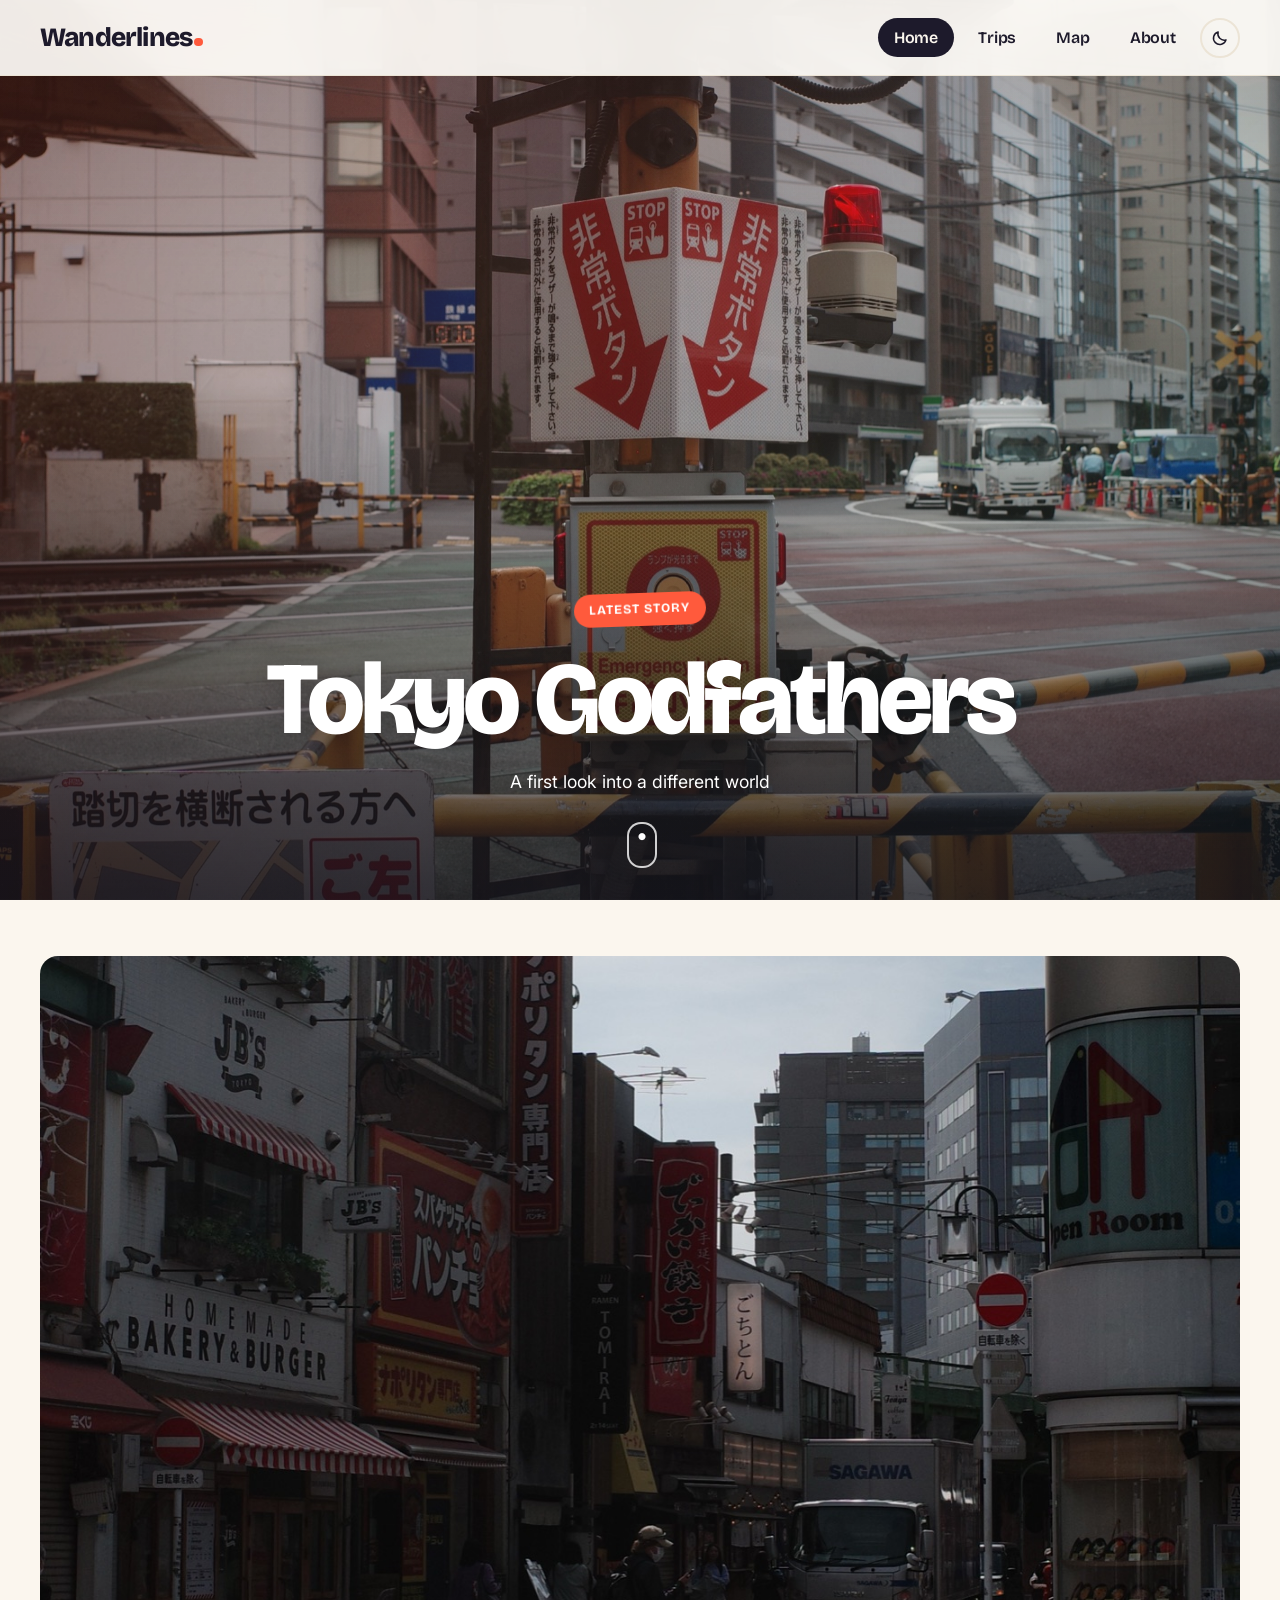
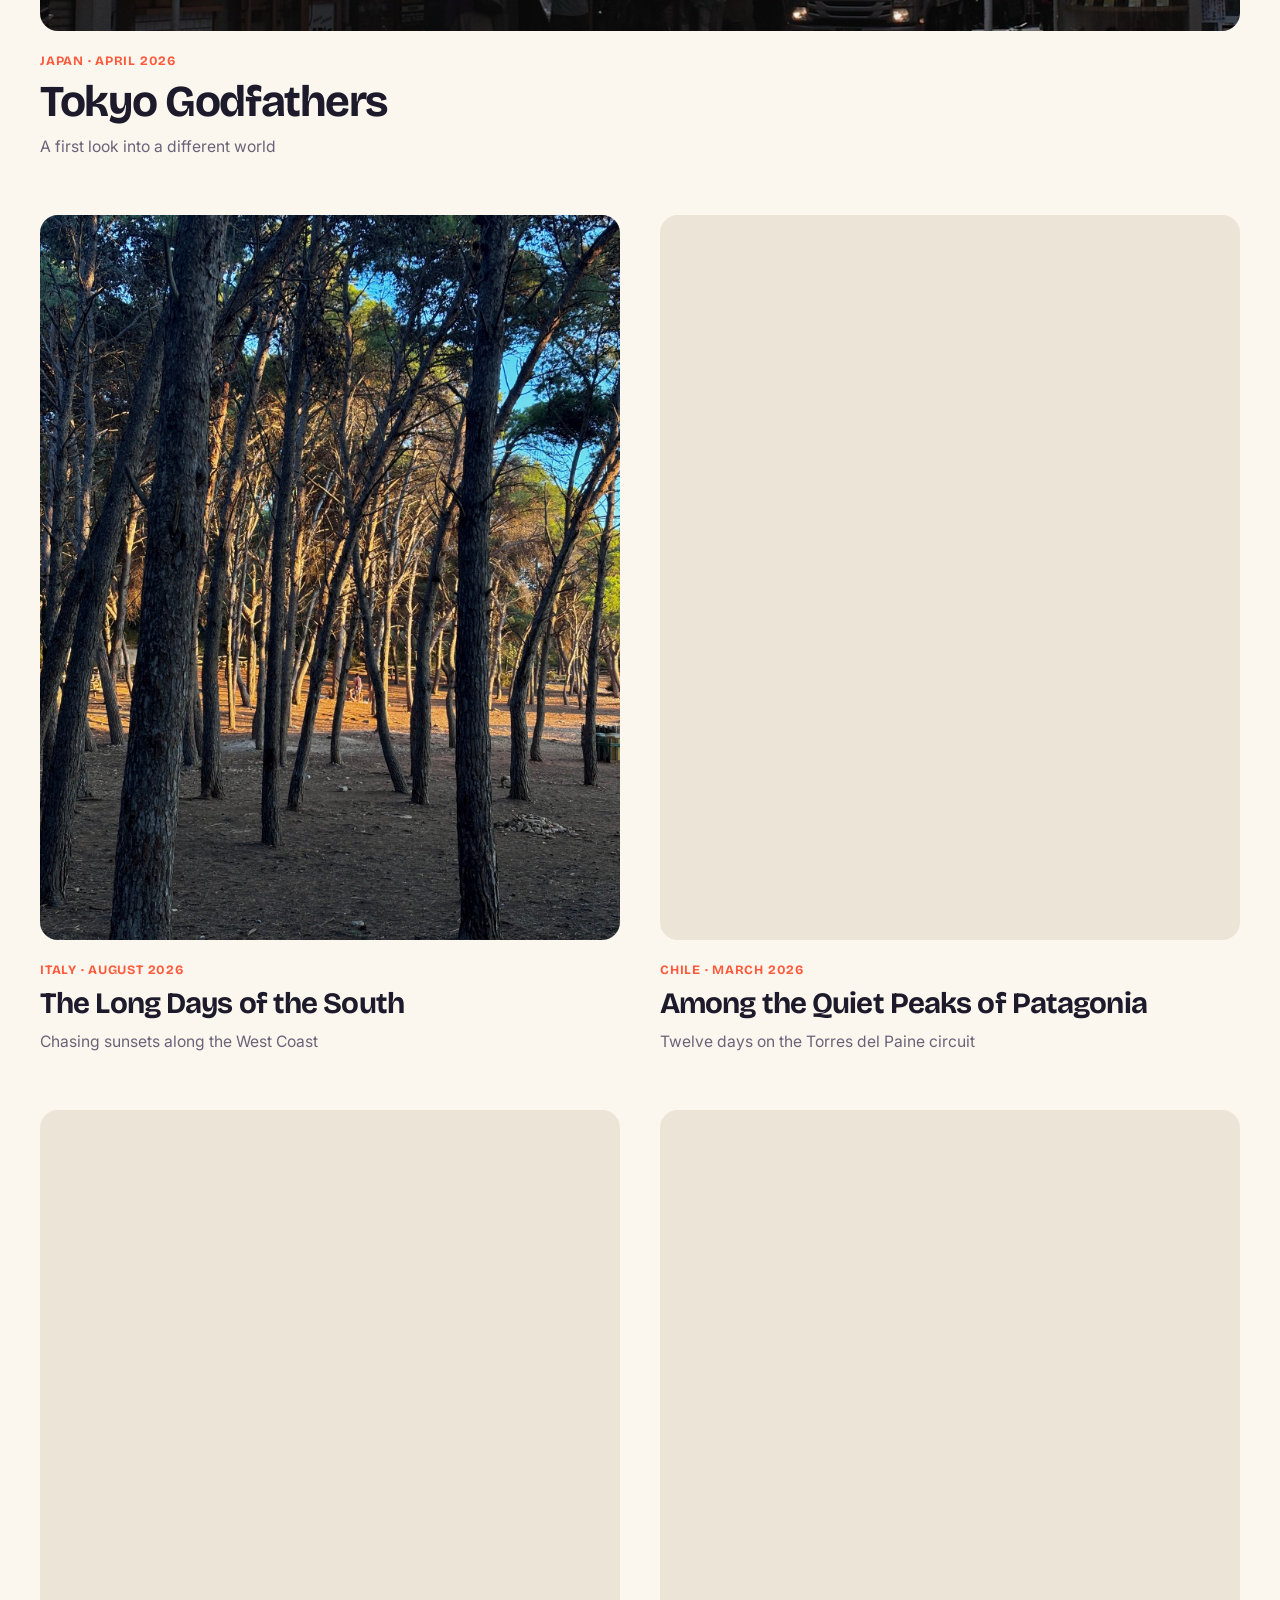
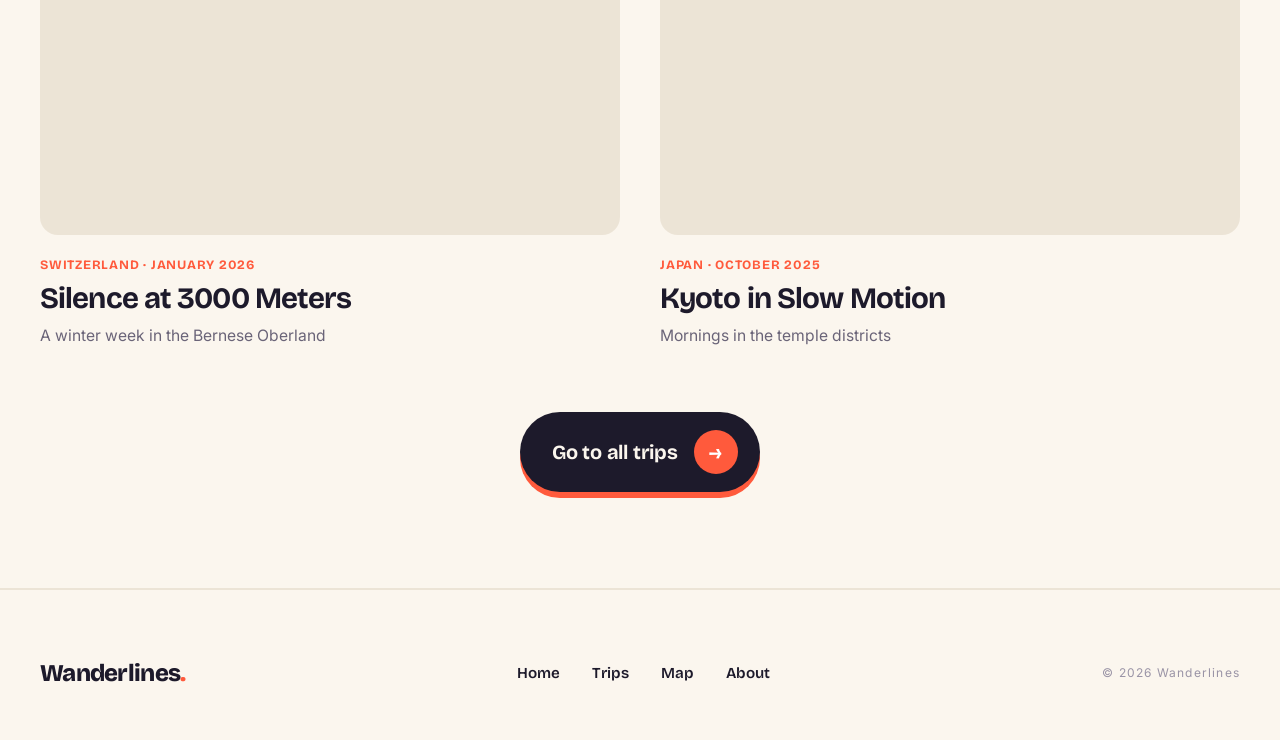
==== commit bf8eecfa: "Bug fix" ====
--- a/index.html
+++ b/index.html
@@ -15,16 +15,18 @@
 
 <nav class="nav">
   <a href="index.html" class="nav-brand">Wanderlines</a>
-  <button class="nav-toggle" aria-label="Open menu" aria-expanded="false">
-    <span></span><span></span><span></span>
-  </button>
   <ul class="nav-links">
     <li><a href="index.html">Home</a></li>
     <li><a href="trips.html">Trips</a></li>
     <li><a href="map.html">Map</a></li>
     <li><a href="about.html">About</a></li>
-    <li><button class="theme-toggle" aria-label="Toggle theme"></button></li>
   </ul>
+  <div class="nav-actions">
+    <button class="theme-toggle" aria-label="Toggle theme"></button>
+    <button class="nav-toggle" aria-label="Open menu" aria-expanded="false">
+      <span></span><span></span><span></span>
+    </button>
+  </div>
 </nav>
 <div class="nav-overlay"></div>
 
@@ -41,11 +43,6 @@
 </a>
 
 <section class="section section-recent">
-  <div class="section-header">
-    <h2 class="section-title">Recent Journeys</h2>
-    <span class="section-meta">2024 — 2026</span>
-  </div>
-
   <div class="trip-grid featured">
         <a href="post-tokyo-godfathers.html" class="trip-card">
       <div class="trip-card-image">
--- a/style.css
+++ b/style.css
@@ -150,6 +150,16 @@
   gap: 0.5rem;
   align-items: center;
   list-style: none;
+  margin-left: auto;
+}
+
+.nav-actions {
+  position: relative;
+  z-index: 210;
+  display: flex;
+  align-items: center;
+  gap: 1rem;
+  -webkit-tap-highlight-color: transparent;
 }
 
 .nav-links a {
@@ -207,7 +217,6 @@
   cursor: pointer;
   flex-direction: column;
   justify-content: space-between;
-  z-index: 210;
   touch-action: manipulation;
 }
 
@@ -402,6 +411,7 @@
 }
 
 .section-recent {
+  padding-top: 3.5rem;
   padding-bottom: 3rem;
 }
 
@@ -1058,9 +1068,6 @@
     transition-delay: 0.15s;
   }
 
-  .nav-links.open li:nth-child(5) {
-    transition-delay: 0.2s;
-  }
 
   .nav-links a {
     font-size: 1.3rem;
@@ -1070,9 +1077,9 @@
   }
 
   .theme-toggle {
-    margin: 0.75rem 0 0 1rem;
-    width: 42px;
-    height: 42px;
+    margin-left: 0;
+    width: 36px;
+    height: 36px;
   }
 
   .hero {
@@ -1084,6 +1091,7 @@
   }
 
   .section-recent {
+    padding-top: 2rem;
     padding-bottom: 2rem;
   }
 
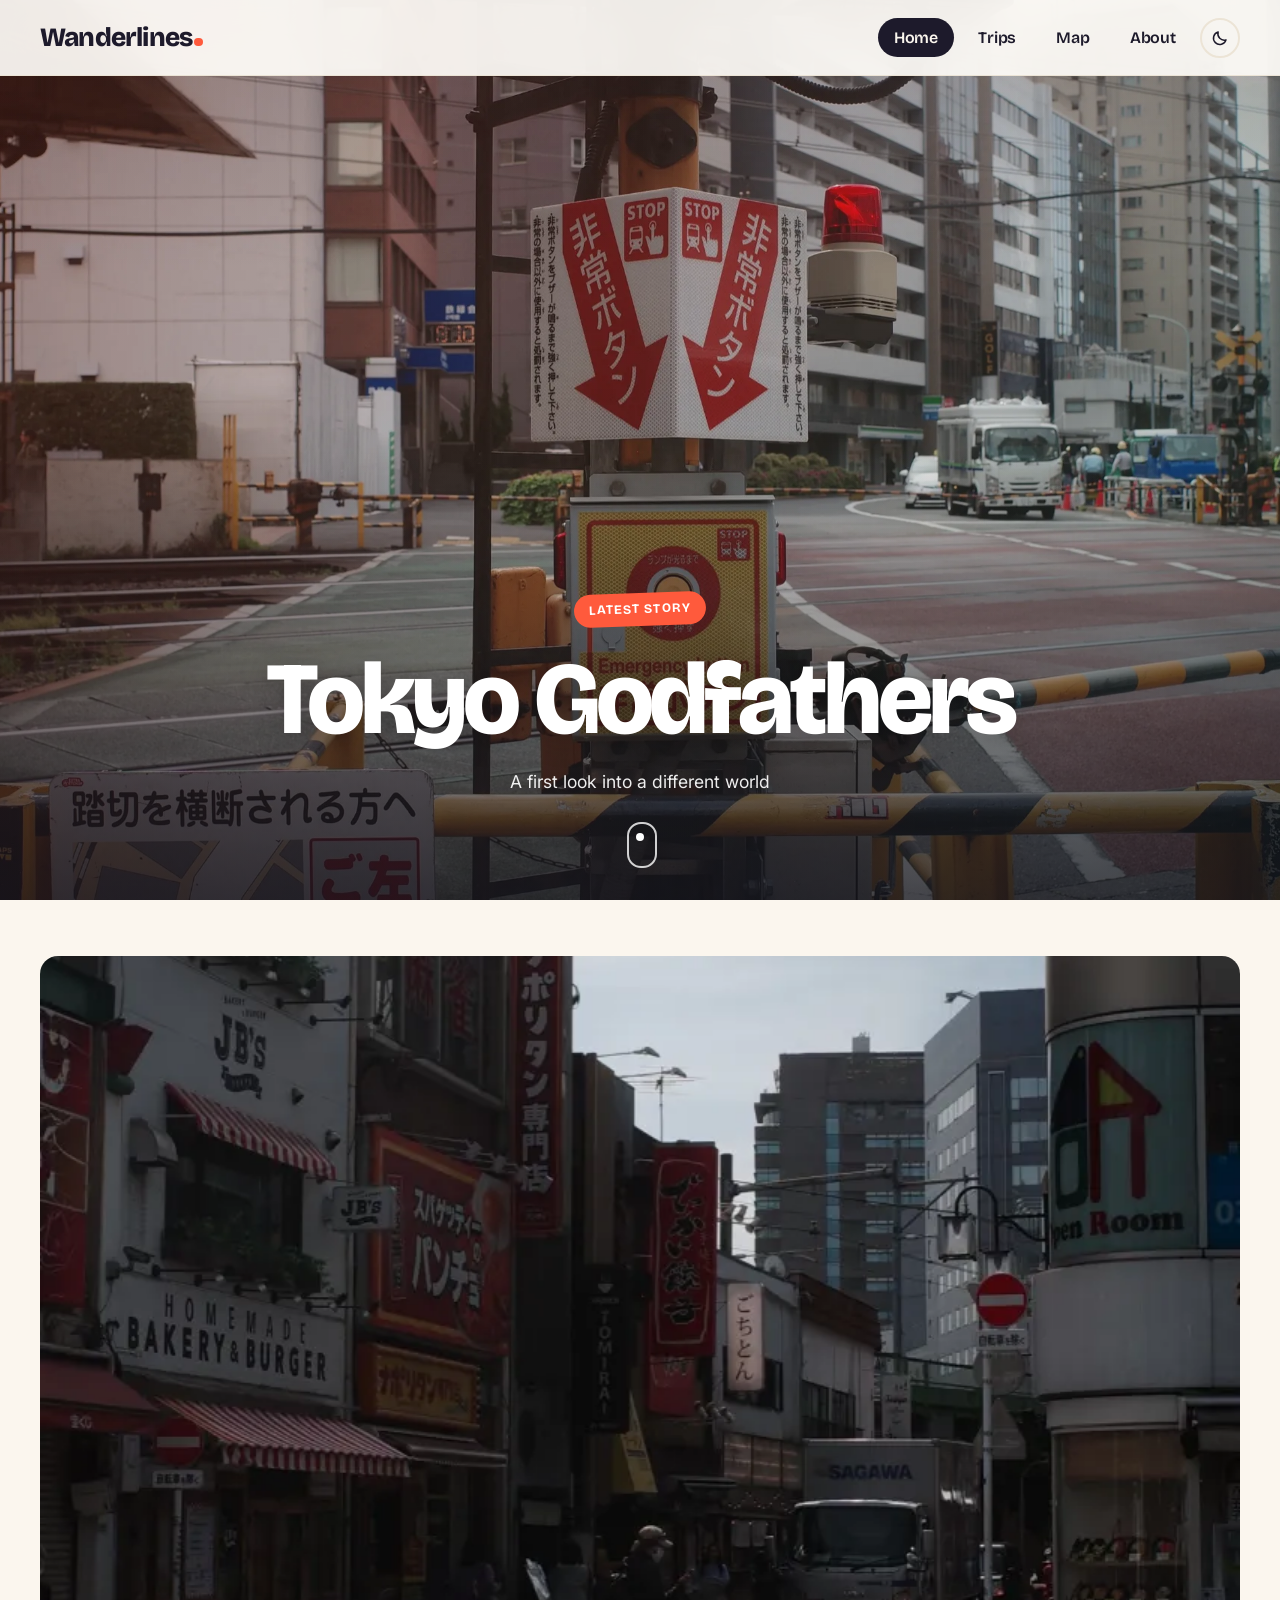
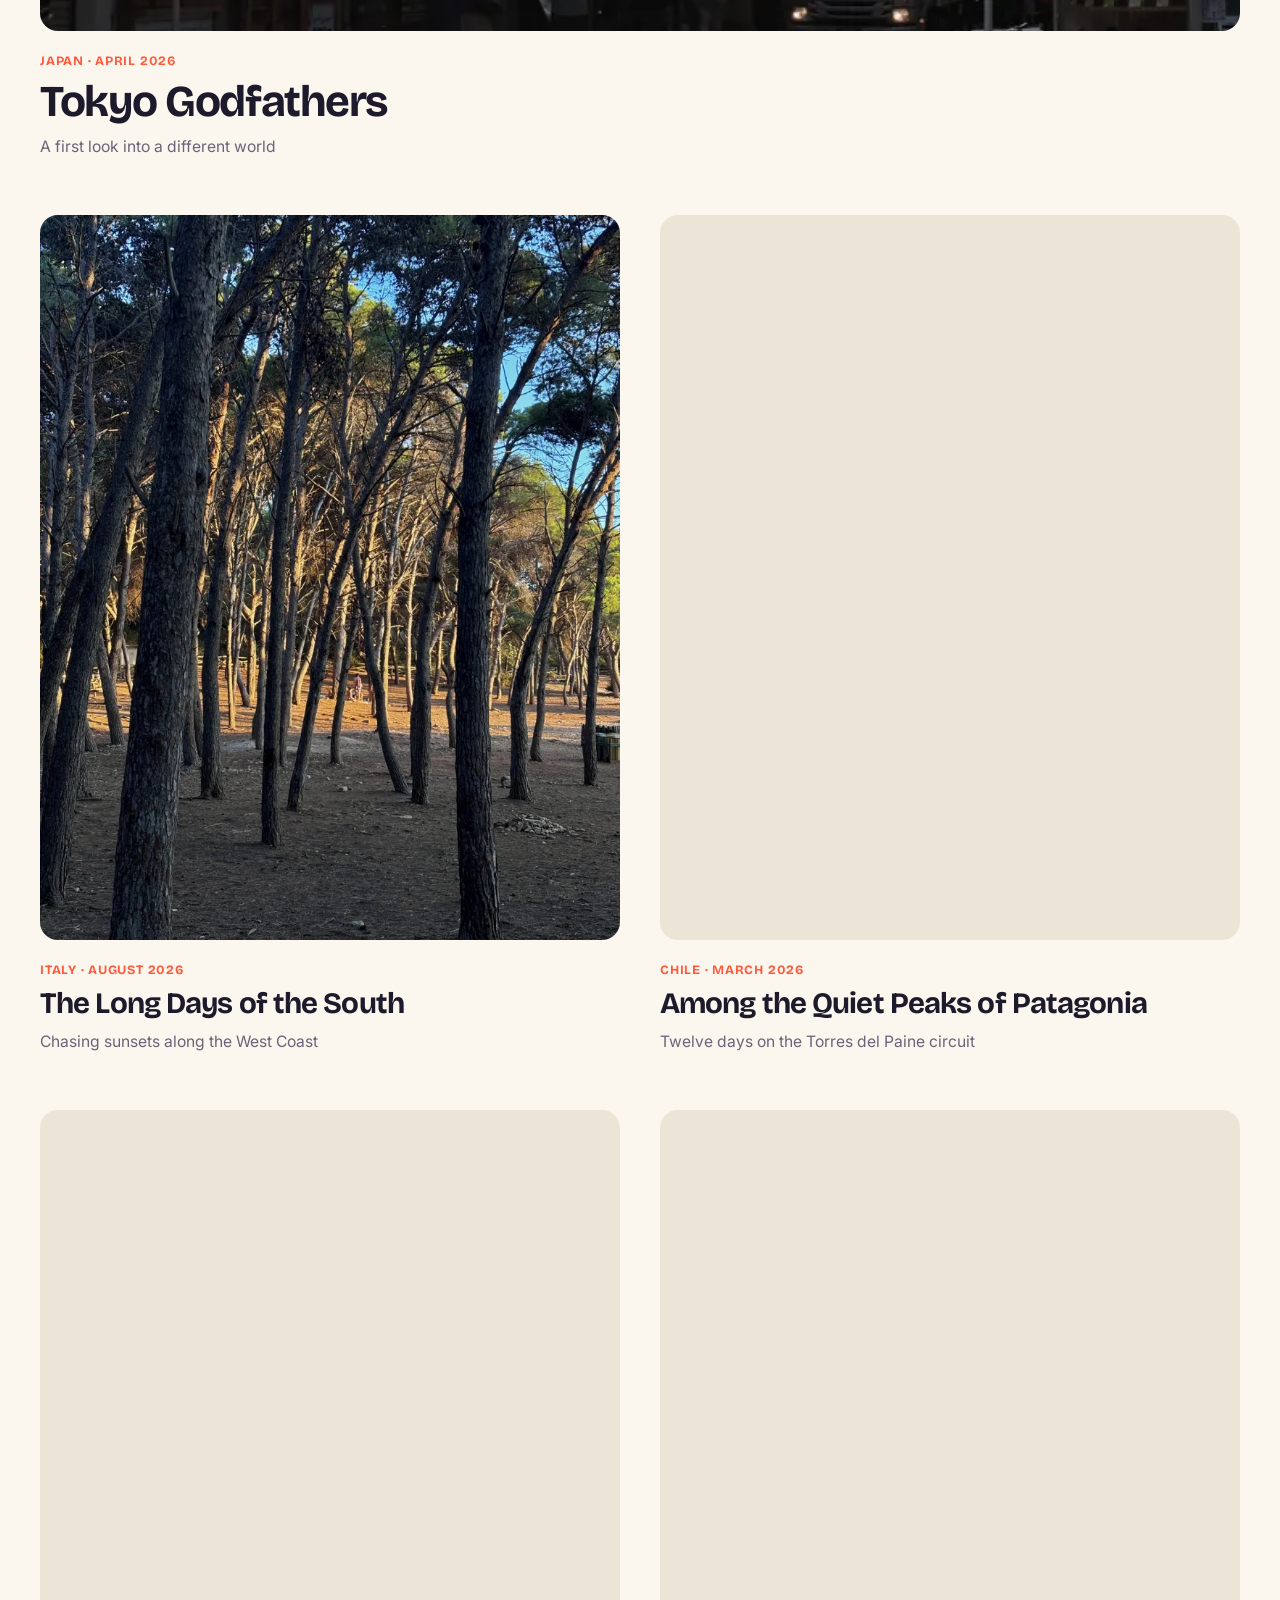
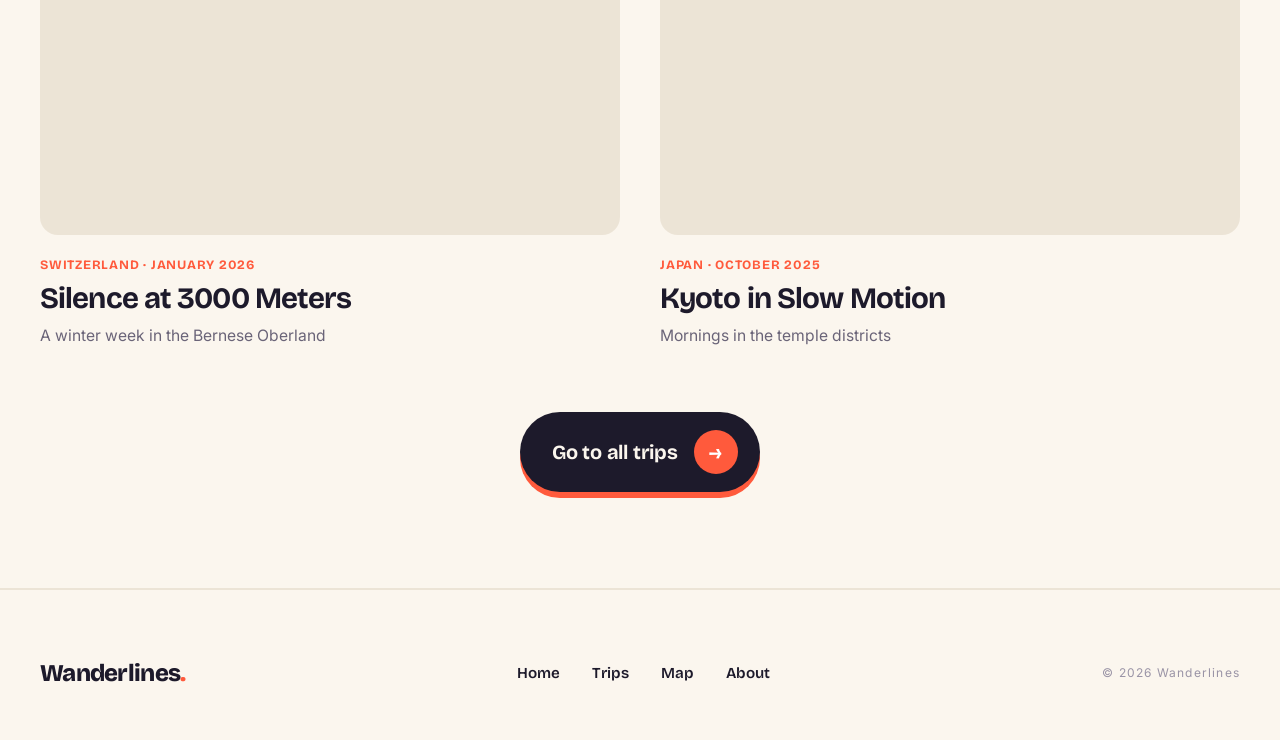
==== commit 4aa5b831: "images-and-map" ====
--- a/index.html
+++ b/index.html
@@ -7,7 +7,7 @@
 <meta name="description" content="A visual journal of travels around the world. Photography, stories, and quiet observations from the road.">
 <link rel="preconnect" href="https://fonts.googleapis.com">
 <link rel="preconnect" href="https://fonts.gstatic.com" crossorigin>
-<link href="https://fonts.googleapis.com/css2?family=Bricolage+Grotesque:opsz,wght@12..96,400..800&family=Cormorant+Garamond:wght@400;500&family=Inter:wght@300;400;500;600&display=swap" rel="stylesheet">
+<link href="https://fonts.googleapis.com/css2?family=Bricolage+Grotesque:opsz,wght@12..96,400..800&family=Cormorant+Garamond:wght@400&family=Inter:wght@400&display=swap" rel="stylesheet">
 <link rel="stylesheet" href="style.css">
 <script src="theme.js"></script>
 </head>
@@ -32,7 +32,7 @@
 
 <a href="post-tokyo-godfathers.html" class="hero-link">
 <section class="hero">
-  <img class="hero-image" src="assets/images/tokyo-godfathers/01-r0005752.jpg" alt="Tokyo Godfathers">
+  <img class="hero-image" src="assets/images/tokyo-godfathers/01-r0005752.webp" width="2000" height="1333" fetchpriority="high" alt="Tokyo Godfathers">
   <div class="hero-overlay"></div>
   <div class="hero-content">
     <div class="hero-eyebrow">Latest Story</div>
@@ -46,7 +46,7 @@
   <div class="trip-grid featured">
         <a href="post-tokyo-godfathers.html" class="trip-card">
       <div class="trip-card-image">
-        <img loading="lazy" src="assets/images/tokyo-godfathers/02-r0005765.jpg" alt="Tokyo Godfathers">
+        <img loading="lazy" src="assets/images/tokyo-godfathers/02-r0005765.jpg" srcset="assets/images/tokyo-godfathers/02-r0005765-800.webp 800w, assets/images/tokyo-godfathers/02-r0005765.webp 1333w" sizes="(max-width: 768px) 100vw, 50vw" width="1333" height="2000" alt="Tokyo Godfathers">
       </div>
       <div class="trip-card-meta">Japan · April 2026</div>
       <h3 class="trip-card-title">Tokyo Godfathers</h3>
@@ -57,7 +57,7 @@
 
         <a href="post-the-long-days-of-the-south.html" class="trip-card">
       <div class="trip-card-image">
-        <img loading="lazy" src="assets/images/the-long-days-of-the-south/02-img-0863.jpg" alt="The Long Days of the South">
+        <img loading="lazy" src="assets/images/the-long-days-of-the-south/02-img-0863.jpg" srcset="assets/images/the-long-days-of-the-south/02-img-0863-800.webp 800w, assets/images/the-long-days-of-the-south/02-img-0863-1400.webp 1400w, assets/images/the-long-days-of-the-south/02-img-0863.webp 1500w" sizes="(max-width: 768px) 100vw, 50vw" width="1500" height="2000" alt="The Long Days of the South">
       </div>
       <div class="trip-card-meta">Italy · August 2026</div>
       <h3 class="trip-card-title">The Long Days of the South</h3>
@@ -67,7 +67,7 @@
 
     <a href="post-patagonia.html" class="trip-card">
       <div class="trip-card-image">
-        <img loading="lazy" src="https://images.unsplash.com/photo-1531168556467-80aace0d0144?w=1600&q=85" alt="Patagonia mountains">
+        <img loading="lazy" src="https://images.unsplash.com/photo-1531168556467-80aace0d0144?w=1600&q=85&auto=format" alt="Patagonia mountains">
       </div>
       <div class="trip-card-meta">Chile · March 2026</div>
       <h3 class="trip-card-title">Among the Quiet Peaks of Patagonia</h3>
@@ -76,7 +76,7 @@
 
     <a href="post-patagonia.html" class="trip-card">
       <div class="trip-card-image">
-        <img loading="lazy" src="https://images.unsplash.com/photo-1506905925346-21bda4d32df4?w=1000&q=85" alt="Mountain lake">
+        <img loading="lazy" src="https://images.unsplash.com/photo-1506905925346-21bda4d32df4?w=1000&q=85&auto=format" alt="Mountain lake">
       </div>
       <div class="trip-card-meta">Switzerland · January 2026</div>
       <h3 class="trip-card-title">Silence at 3000 Meters</h3>
@@ -85,7 +85,7 @@
 
     <a href="post-patagonia.html" class="trip-card">
       <div class="trip-card-image">
-        <img loading="lazy" src="https://images.unsplash.com/photo-1528360983277-13d401cdc186?w=1000&q=85" alt="Japan temple">
+        <img loading="lazy" src="https://images.unsplash.com/photo-1528360983277-13d401cdc186?w=1000&q=85&auto=format" alt="Japan temple">
       </div>
       <div class="trip-card-meta">Japan · October 2025</div>
       <h3 class="trip-card-title">Kyoto in Slow Motion</h3>
--- a/style.css
+++ b/style.css
@@ -43,10 +43,6 @@
   box-sizing: border-box;
 }
 
-html {
-  scroll-behavior: smooth;
-}
-
 body {
   background: var(--bg);
   color: var(--text);
@@ -111,6 +107,7 @@
   background: var(--gradient-trail);
   transform-origin: left center;
   transform: scaleX(var(--scroll-progress, 0));
+  will-change: transform;
   pointer-events: none;
 }
 
@@ -293,7 +290,7 @@
   object-fit: cover;
   z-index: 1;
   translate: 0 var(--hero-shift, 0px);
-  animation: hero-drift 2.4s cubic-bezier(0.22, 1, 0.36, 1) both;
+  animation: hero-drift 2.4s cubic-bezier(0.22, 1, 0.36, 1) backwards;
 }
 
 @media (hover: hover) and (pointer: fine) {
@@ -322,7 +319,7 @@
 }
 
 .hero-content > * {
-  animation: rise-in 0.9s cubic-bezier(0.22, 1, 0.36, 1) both;
+  animation: rise-in 0.9s cubic-bezier(0.22, 1, 0.36, 1) backwards;
 }
 
 .hero-eyebrow {
@@ -358,19 +355,30 @@
   animation-delay: 0.6s;
 }
 
+.hero::before,
 .hero::after {
   content: "";
   position: absolute;
   z-index: 3;
   left: 50%;
+}
+
+.hero::after {
   bottom: 2rem;
   width: 26px;
   height: 42px;
   margin-left: -13px;
   border: 2px solid rgba(255, 255, 255, 0.8);
   border-radius: 14px;
-  background: radial-gradient(circle at 50% 30%, #fff 0 3px, transparent 4px) no-repeat;
-  background-size: 100% 100%;
+}
+
+.hero::before {
+  bottom: calc(2rem + 27px);
+  width: 8px;
+  height: 8px;
+  margin-left: -4px;
+  border-radius: 50%;
+  background: #fff;
   animation: scroll-cue 1.8s ease-in-out infinite;
 }
 
@@ -396,10 +404,10 @@
 
 @keyframes scroll-cue {
   0%, 100% {
-    background-position: 0 0;
+    transform: translateY(0);
   }
   50% {
-    background-position: 0 12px;
+    transform: translateY(12px);
   }
 }
 
@@ -476,9 +484,14 @@
   border-radius: var(--radius-card);
   background: var(--border);
   margin-bottom: 1.25rem;
-  transform: perspective(900px) rotateX(var(--tilt-x, 0deg)) rotateY(var(--tilt-y, 0deg));
   transition: transform 0.4s cubic-bezier(0.22, 1, 0.36, 1), box-shadow 0.4s ease;
-  will-change: transform;
+}
+
+@media (hover: hover) and (pointer: fine) {
+  .trip-card-image {
+    transform: perspective(900px) rotateX(var(--tilt-x, 0deg)) rotateY(var(--tilt-y, 0deg));
+    will-change: transform;
+  }
 }
 
 .trip-card:hover .trip-card-image {
@@ -914,6 +927,10 @@
   opacity: 0;
   transition: opacity 0.3s ease;
   cursor: zoom-out;
+  touch-action: manipulation;
+  -webkit-user-select: none;
+  user-select: none;
+  -webkit-tap-highlight-color: transparent;
 }
 
 .lightbox.open {
@@ -927,7 +944,6 @@
   width: auto;
   height: auto;
   object-fit: contain;
-  user-select: none;
 }
 
 .lightbox-close {
@@ -1010,6 +1026,9 @@
 
   .nav {
     padding: 0 1.5rem;
+    background: var(--bg);
+    backdrop-filter: none;
+    -webkit-backdrop-filter: none;
   }
 
   .nav-brand {
@@ -1157,6 +1176,5 @@
     animation-duration: 0.01ms !important;
     animation-iteration-count: 1 !important;
     transition-duration: 0.01ms !important;
-    scroll-behavior: auto !important;
-  }
-}
+  }
+}
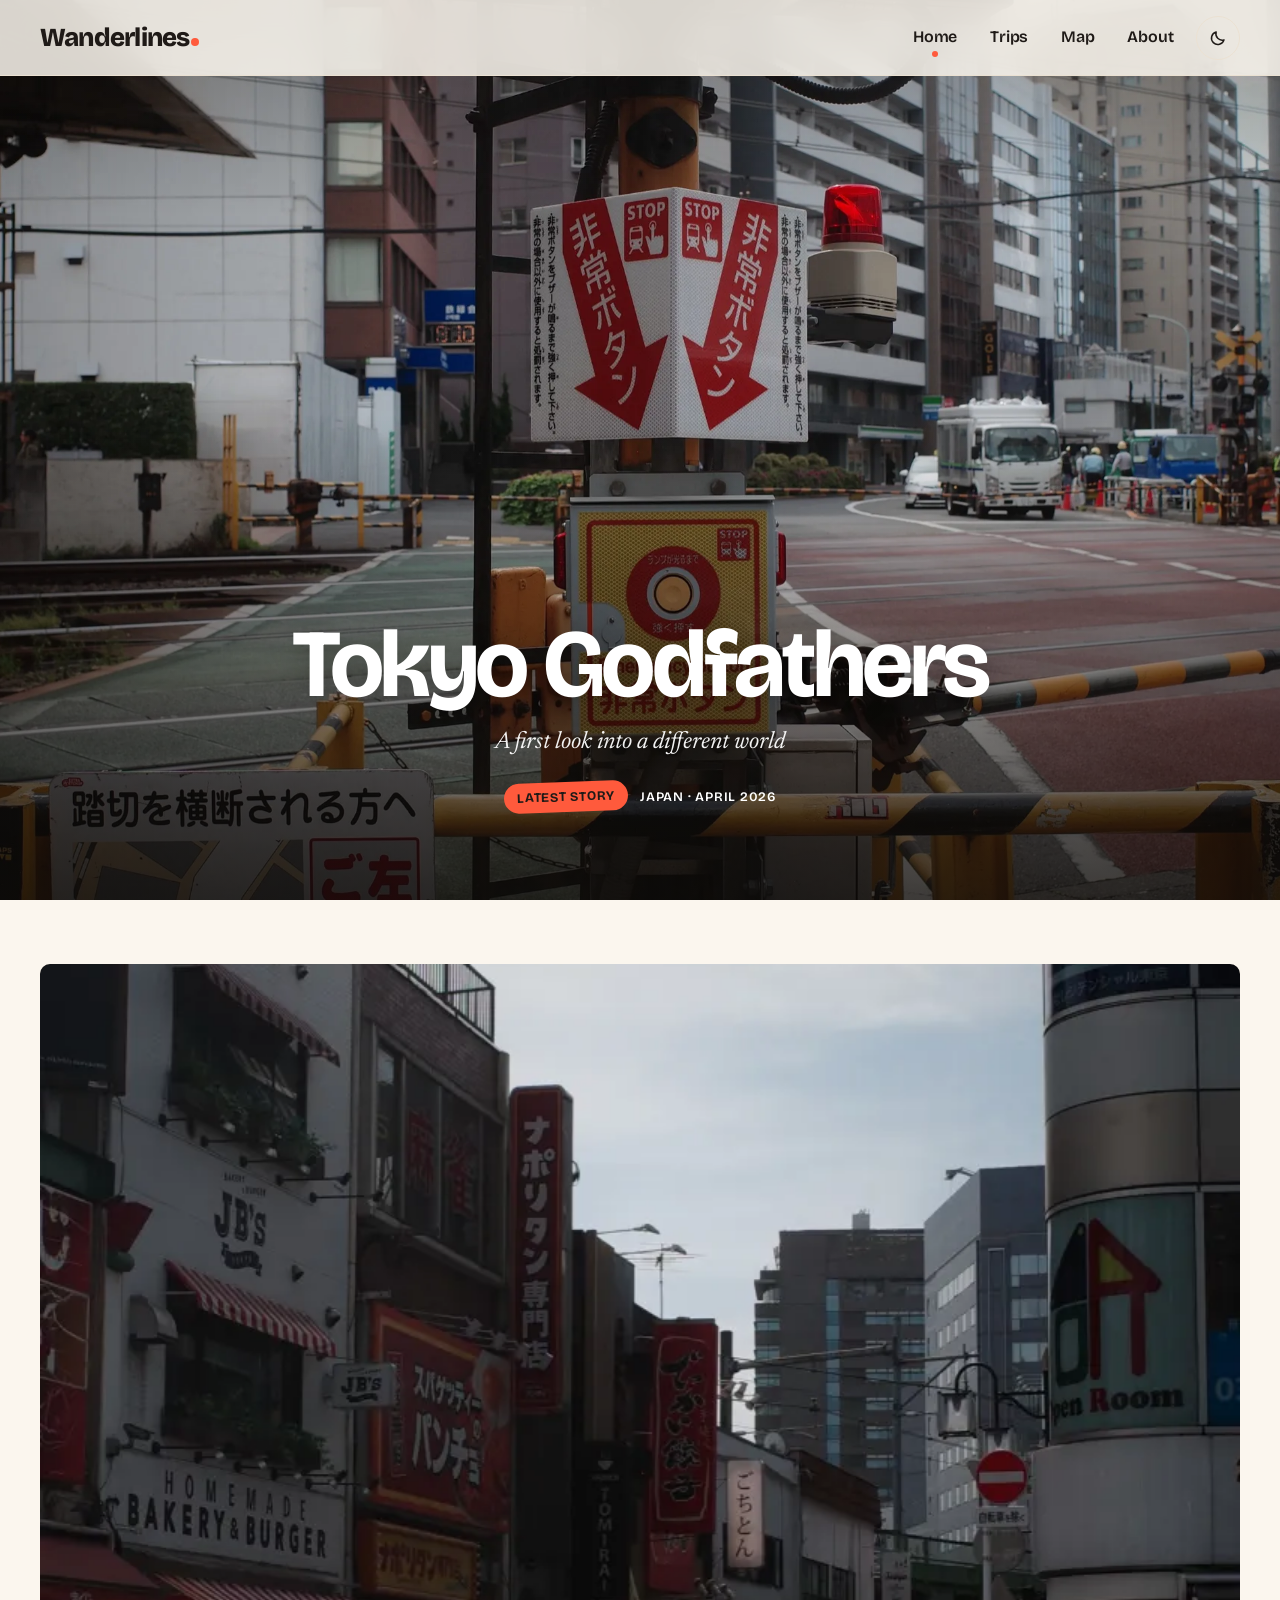
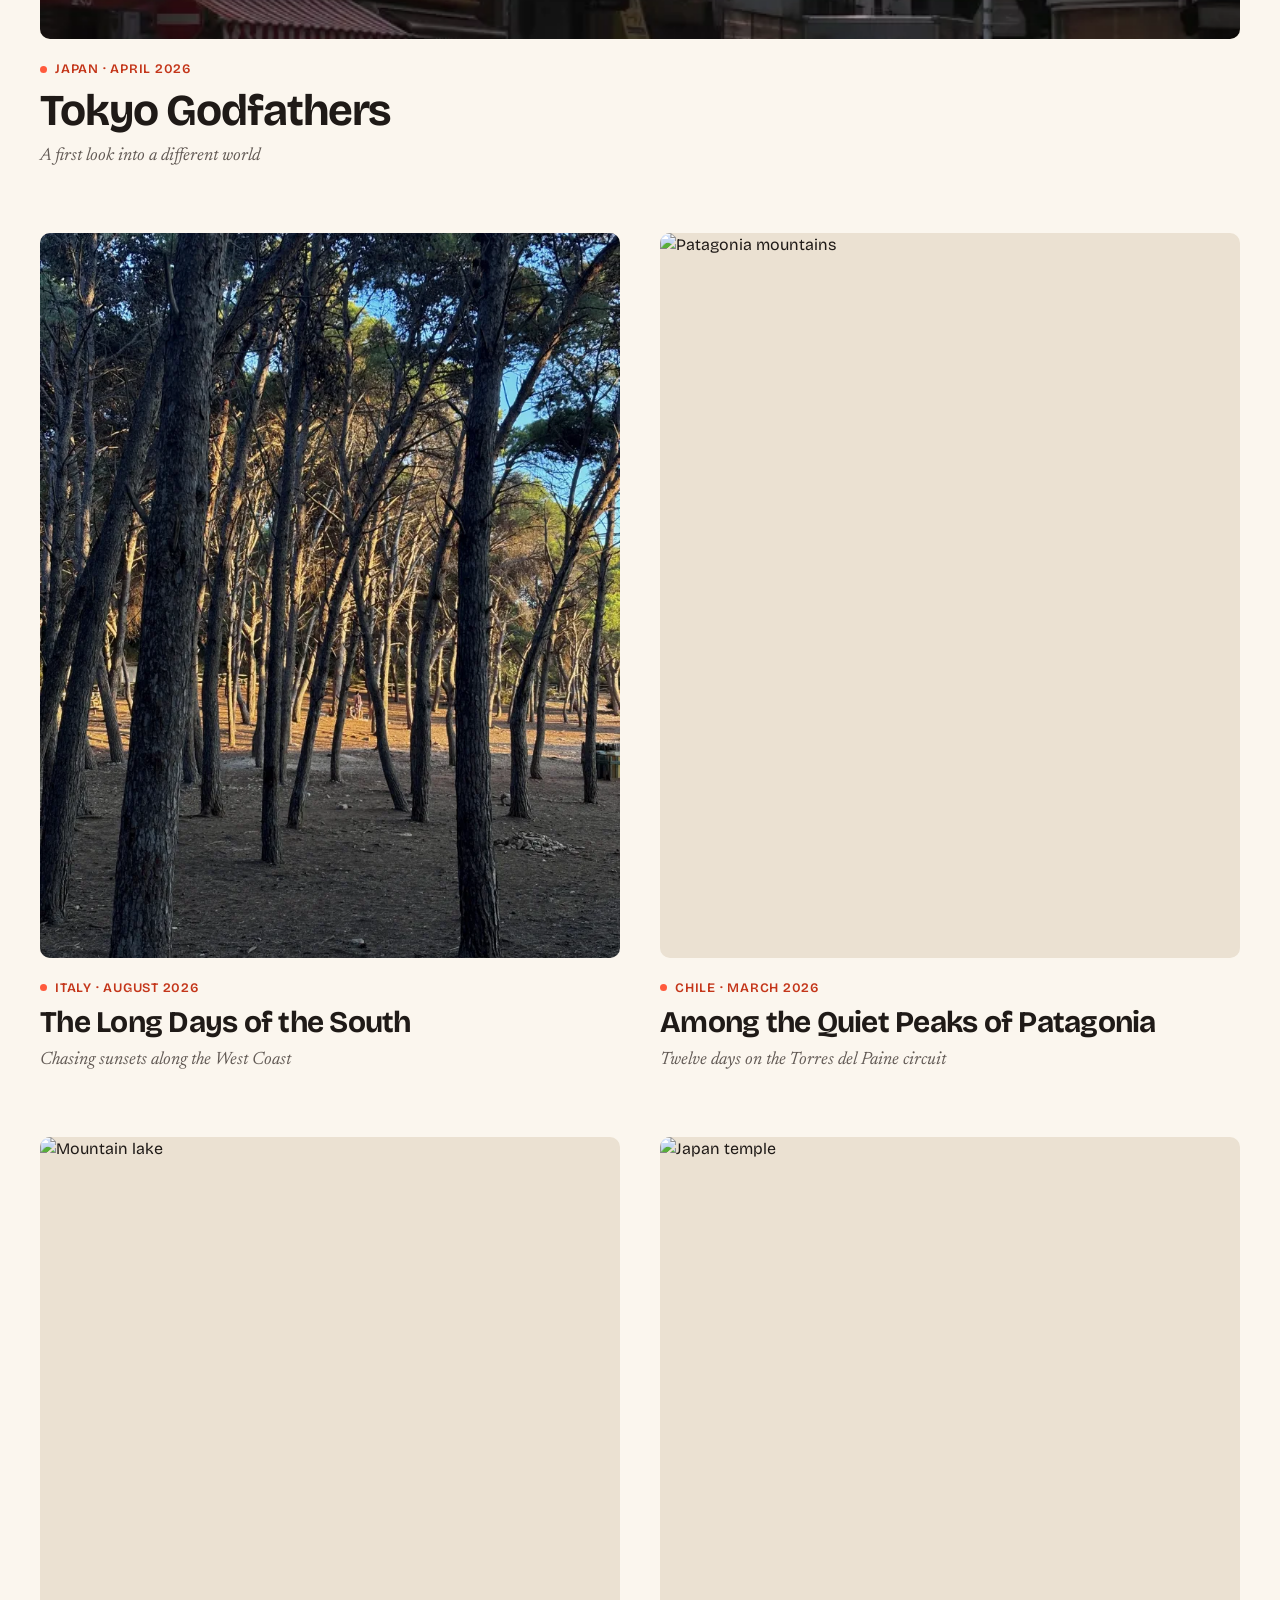
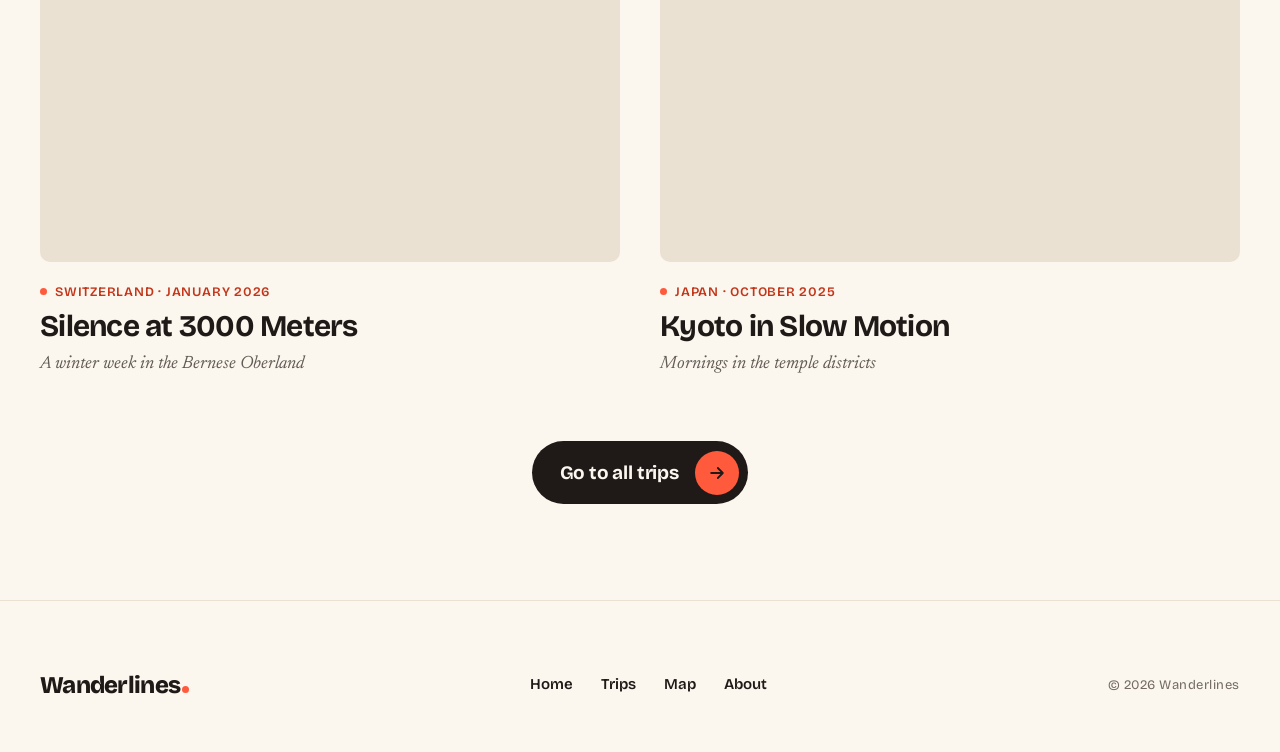
==== commit ca6956f3: "Refine typography, style and motion; show photos whole; fix a11y Keeps the playful Wanderlines ident" ====
--- a/index.html
+++ b/index.html
@@ -7,7 +7,7 @@
 <meta name="description" content="A visual journal of travels around the world. Photography, stories, and quiet observations from the road.">
 <link rel="preconnect" href="https://fonts.googleapis.com">
 <link rel="preconnect" href="https://fonts.gstatic.com" crossorigin>
-<link href="https://fonts.googleapis.com/css2?family=Bricolage+Grotesque:opsz,wght@12..96,400..800&family=Cormorant+Garamond:wght@400&family=Inter:wght@400&display=swap" rel="stylesheet">
+<link href="https://fonts.googleapis.com/css2?family=Bricolage+Grotesque:opsz,wght@12..96,500..800&family=Newsreader:ital,opsz,wght@0,6..72,400..600;1,6..72,400..500&display=swap" rel="stylesheet">
 <link rel="stylesheet" href="style.css">
 <script src="theme.js"></script>
 </head>
@@ -35,9 +35,9 @@
   <img class="hero-image" src="assets/images/tokyo-godfathers/01-r0005752.webp" width="2000" height="1333" fetchpriority="high" alt="Tokyo Godfathers">
   <div class="hero-overlay"></div>
   <div class="hero-content">
-    <div class="hero-eyebrow">Latest Story</div>
     <h1 class="hero-title">Tokyo Godfathers</h1>
     <p class="hero-subtitle">A first look into a different world</p>
+    <p class="hero-meta"><span class="hero-tag">Latest story</span><span>Japan · April 2026</span></p>
   </div>
 </section>
 </a>
@@ -49,7 +49,7 @@
         <img loading="lazy" src="assets/images/tokyo-godfathers/02-r0005765.jpg" srcset="assets/images/tokyo-godfathers/02-r0005765-800.webp 800w, assets/images/tokyo-godfathers/02-r0005765.webp 1333w" sizes="(max-width: 768px) 100vw, 50vw" width="1333" height="2000" alt="Tokyo Godfathers">
       </div>
       <div class="trip-card-meta">Japan · April 2026</div>
-      <h3 class="trip-card-title">Tokyo Godfathers</h3>
+      <h2 class="trip-card-title">Tokyo Godfathers</h2>
       <p class="trip-card-subtitle">A first look into a different world</p>
     </a>
 
@@ -60,7 +60,7 @@
         <img loading="lazy" src="assets/images/the-long-days-of-the-south/02-img-0863.jpg" srcset="assets/images/the-long-days-of-the-south/02-img-0863-800.webp 800w, assets/images/the-long-days-of-the-south/02-img-0863-1400.webp 1400w, assets/images/the-long-days-of-the-south/02-img-0863.webp 1500w" sizes="(max-width: 768px) 100vw, 50vw" width="1500" height="2000" alt="The Long Days of the South">
       </div>
       <div class="trip-card-meta">Italy · August 2026</div>
-      <h3 class="trip-card-title">The Long Days of the South</h3>
+      <h2 class="trip-card-title">The Long Days of the South</h2>
       <p class="trip-card-subtitle">Chasing sunsets along the West Coast</p>
     </a>
 
@@ -70,7 +70,7 @@
         <img loading="lazy" src="https://images.unsplash.com/photo-1531168556467-80aace0d0144?w=1600&q=85&auto=format" alt="Patagonia mountains">
       </div>
       <div class="trip-card-meta">Chile · March 2026</div>
-      <h3 class="trip-card-title">Among the Quiet Peaks of Patagonia</h3>
+      <h2 class="trip-card-title">Among the Quiet Peaks of Patagonia</h2>
       <p class="trip-card-subtitle">Twelve days on the Torres del Paine circuit</p>
     </a>
 
@@ -79,7 +79,7 @@
         <img loading="lazy" src="https://images.unsplash.com/photo-1506905925346-21bda4d32df4?w=1000&q=85&auto=format" alt="Mountain lake">
       </div>
       <div class="trip-card-meta">Switzerland · January 2026</div>
-      <h3 class="trip-card-title">Silence at 3000 Meters</h3>
+      <h2 class="trip-card-title">Silence at 3000 Meters</h2>
       <p class="trip-card-subtitle">A winter week in the Bernese Oberland</p>
     </a>
 
@@ -88,7 +88,7 @@
         <img loading="lazy" src="https://images.unsplash.com/photo-1528360983277-13d401cdc186?w=1000&q=85&auto=format" alt="Japan temple">
       </div>
       <div class="trip-card-meta">Japan · October 2025</div>
-      <h3 class="trip-card-title">Kyoto in Slow Motion</h3>
+      <h2 class="trip-card-title">Kyoto in Slow Motion</h2>
       <p class="trip-card-subtitle">Mornings in the temple districts</p>
     </a>
 
@@ -98,7 +98,7 @@
 <div class="all-trips">
   <a href="trips.html" class="all-trips-button">
     <span>Go to all trips</span>
-    <span class="all-trips-arrow" aria-hidden="true">→</span>
+    <span class="all-trips-arrow" aria-hidden="true"><svg viewBox="0 0 24 24" width="20" height="20" fill="none" stroke="currentColor" stroke-width="2.2" stroke-linecap="round" stroke-linejoin="round"><path d="M5 12h14M13 6l6 6-6 6"/></svg></span>
   </a>
 </div>
 
--- a/style.css
+++ b/style.css
@@ -1,40 +1,90 @@
+/* ==========================================================
+   Wanderlines
+   Voice: Bricolage Grotesque (headlines, labels, UI)
+   Reading: Newsreader (stories, subtitles, long text)
+   Signature: the coral dot, a pin on the map
+   ========================================================== */
+
 :root {
+  /* Paper and ink */
   --bg: #fbf6ee;
   --bg-elevated: #ffffff;
-  --text: #1d1a2b;
-  --text-muted: #6a6478;
-  --text-soft: #9a94a6;
-  --border: #ece4d6;
-  --accent: #ff5a3c;
+  --text: #1f1a17;
+  --text-muted: #625a55;
+  --text-soft: #736a64;
+  --border: #ebe1d2;
+
+  /* Coral is the voice; teal and sun are rare guests */
+  --accent: #ff5a3c;          /* fills: dots, bars, pills */
+  --accent-ink: #c4361a;      /* coral text on paper, 5:1 */
+  --on-accent: #1f1a17;       /* text sitting on a coral fill */
   --accent-teal: #12a58e;
   --accent-sun: #ffbe2e;
   --accent-soft: rgba(255, 90, 60, 0.12);
-  --nav-bg: rgba(255, 253, 249, 0.92);
-  --card-shadow: 0 18px 40px -18px rgba(29, 26, 43, 0.35);
-  --gradient-trail: linear-gradient(90deg, var(--accent) 0%, var(--accent-sun) 50%, var(--accent-teal) 100%);
-  --radius-card: 18px;
+
+  --nav-bg: rgba(251, 246, 238, 0.86);
+  --card-shadow: 0 22px 44px -24px rgba(31, 26, 23, 0.45);
+
+  /* Map */
+  --map-sea: #d6e6ea;
+  --map-land: #fffdf8;
+  --map-line: #d9cfc0;
+  --map-visited: #9fd9cc;
+  --map-visited-line: #12a58e;
+  --map-visited-hover: #74c6b4;
+
+  /* Type */
+  --font-display: 'Bricolage Grotesque', ui-sans-serif, system-ui, sans-serif;
+  --font-text: 'Newsreader', 'Iowan Old Style', Georgia, serif;
+  --font-sans: var(--font-display);
+  --font-serif: var(--font-text);
+
+  --step-label: 0.8125rem;                                   /* 13px  meta, captions */
+  --step-ui: 1rem;                                           /* 16px  nav, buttons */
+  --step-read: 1.1875rem;                                    /* 19px  story text */
+  --step-lead: clamp(1.3125rem, 1.15rem + 0.6vw, 1.5rem);    /* lead paragraph */
+  --step-card: clamp(1.5rem, 1.25rem + 0.9vw, 1.875rem);     /* card titles */
+  --step-h2: clamp(1.625rem, 1.35rem + 1vw, 2rem);           /* in-story headings */
+  --step-section: clamp(2.25rem, 1.5rem + 3vw, 3.5rem);      /* page titles */
+  --step-title: clamp(2.5rem, 1.5rem + 4vw, 4.5rem);         /* article title */
+  --step-hero: clamp(2.75rem, 1.2rem + 6.4vw, 6rem);         /* homepage hero */
+
+  /* Shape */
+  --radius-photo: 10px;
   --nav-height: 76px;
   --max-width: 1400px;
-  --content-width: 720px;
-  --font-display: 'Bricolage Grotesque', 'Inter', -apple-system, BlinkMacSystemFont, sans-serif;
-  --font-serif: 'Cormorant Garamond', 'Playfair Display', Georgia, serif;
-  --font-sans: 'Inter', -apple-system, BlinkMacSystemFont, 'Segoe UI', sans-serif;
-  --font-mono: 'JetBrains Mono', 'Courier New', monospace;
+  --measure: 31em;
+
+  /* Motion */
+  --ease-out: cubic-bezier(0.22, 1, 0.36, 1);
+  --ease-in-out: cubic-bezier(0.65, 0, 0.35, 1);
+  --dur-fast: 160ms;
+  --dur: 280ms;
+  --dur-slow: 750ms;
 }
 
 [data-theme="dark"] {
-  --bg: #14121c;
-  --bg-elevated: #1d1a28;
+  --bg: #161311;
+  --bg-elevated: #201c19;
   --text: #f5efe6;
-  --text-muted: #aaa3b8;
-  --text-soft: #6f6880;
-  --border: #2a2635;
+  --text-muted: #b3a99f;
+  --text-soft: #9a9087;
+  --border: #2e2925;
   --accent: #ff7a5c;
+  --accent-ink: #ff8a6e;
+  --on-accent: #161311;
   --accent-teal: #3fd1b8;
   --accent-sun: #ffd36a;
   --accent-soft: rgba(255, 122, 92, 0.16);
-  --nav-bg: rgba(20, 18, 28, 0.82);
-  --card-shadow: 0 18px 40px -18px rgba(0, 0, 0, 0.8);
+  --nav-bg: rgba(22, 19, 17, 0.84);
+  --card-shadow: 0 22px 44px -24px rgba(0, 0, 0, 0.85);
+
+  --map-sea: #1a2428;
+  --map-land: #29231f;
+  --map-line: #3b342e;
+  --map-visited: #1f6f62;
+  --map-visited-line: #3fd1b8;
+  --map-visited-hover: #2a8a79;
 }
 
 * {
@@ -43,20 +93,31 @@
   box-sizing: border-box;
 }
 
+html {
+  color-scheme: light;
+  scrollbar-color: var(--text-soft) var(--bg);
+  accent-color: var(--accent);
+  -webkit-text-size-adjust: 100%;
+}
+
+[data-theme="dark"] {
+  color-scheme: dark;
+}
+
 body {
   background: var(--bg);
   color: var(--text);
-  font-family: var(--font-sans);
-  font-size: 16px;
-  line-height: 1.6;
+  font-family: var(--font-display);
+  font-size: var(--step-ui);
+  line-height: 1.55;
   -webkit-font-smoothing: antialiased;
   -moz-osx-font-smoothing: grayscale;
-  transition: background 0.3s ease, color 0.3s ease;
+  transition: background-color var(--dur) ease, color var(--dur) ease;
 }
 
 ::selection {
   background: var(--accent);
-  color: #fff;
+  color: var(--on-accent);
 }
 
 img {
@@ -68,11 +129,30 @@
 a {
   color: inherit;
   text-decoration: none;
-  transition: opacity 0.2s ease, color 0.2s ease;
-}
-
-a:hover {
-  opacity: 0.6;
+  transition: color var(--dur-fast) ease;
+}
+
+:focus-visible {
+  outline: 2px solid var(--accent-ink);
+  outline-offset: 3px;
+  border-radius: 4px;
+}
+
+h1, h2, h3 {
+  text-wrap: balance;
+}
+
+/* The coral dot: one mark, used wherever the brand speaks */
+.nav-brand::after,
+.footer-brand::after,
+.section-title::after {
+  content: "";
+  display: inline-block;
+  width: 0.3em;
+  height: 0.3em;
+  margin-left: 0.07em;
+  border-radius: 50%;
+  background: var(--accent);
 }
 
 /* ============ NAVIGATION ============ */
@@ -88,63 +168,49 @@
   justify-content: space-between;
   align-items: center;
   background: var(--nav-bg);
-  backdrop-filter: blur(20px) saturate(1.4);
-  -webkit-backdrop-filter: blur(20px) saturate(1.4);
+  backdrop-filter: blur(18px) saturate(1.3);
+  -webkit-backdrop-filter: blur(18px) saturate(1.3);
   border-bottom: 1px solid var(--border);
-  transition: background 0.3s ease, box-shadow 0.3s ease;
+  transition: background-color var(--dur) ease, box-shadow var(--dur) ease;
 }
 
 .nav.is-scrolled {
-  box-shadow: 0 10px 30px -20px rgba(29, 26, 43, 0.5);
-}
-
+  box-shadow: 0 12px 28px -22px rgba(31, 26, 23, 0.5);
+}
+
+/* Reading progress, posts only */
 .nav-progress {
   position: absolute;
   left: 0;
   bottom: -1px;
   width: 100%;
-  height: 3px;
-  background: var(--gradient-trail);
+  height: 2px;
+  background: var(--accent);
   transform-origin: left center;
   transform: scaleX(var(--scroll-progress, 0));
-  will-change: transform;
   pointer-events: none;
 }
 
 .nav-brand {
   font-family: var(--font-display);
-  font-size: 1.65rem;
+  font-size: 1.625rem;
   font-weight: 800;
   letter-spacing: -0.03em;
   line-height: 1;
-  display: inline-flex;
-  align-items: baseline;
-  transition: transform 0.25s cubic-bezier(0.34, 1.56, 0.64, 1);
 }
 
 .nav-brand::after {
-  content: "";
-  width: 0.32em;
-  height: 0.32em;
-  margin-left: 0.08em;
-  border-radius: 50%;
-  background: var(--accent);
-  transition: background 0.25s ease, transform 0.25s ease;
-}
-
-.nav-brand:hover {
-  opacity: 1;
-  transform: rotate(-3deg) scale(1.04);
+  transition: translate 420ms var(--ease-out), background-color var(--dur) ease;
 }
 
 .nav-brand:hover::after {
+  translate: 0 -0.32em;
   background: var(--accent-teal);
-  transform: translateY(-0.35em);
 }
 
 .nav-links {
   display: flex;
-  gap: 0.5rem;
+  gap: 0.25rem;
   align-items: center;
   list-style: none;
   margin-left: auto;
@@ -155,62 +221,82 @@
   z-index: 210;
   display: flex;
   align-items: center;
-  gap: 1rem;
+  gap: 0.5rem;
   -webkit-tap-highlight-color: transparent;
 }
 
 .nav-links a {
+  position: relative;
   display: block;
-  padding: 0.45rem 1rem;
-  border-radius: 999px;
-  font-family: var(--font-display);
-  font-size: 1rem;
+  padding: 0.5rem 0.9rem;
+  font-family: var(--font-display);
+  font-size: var(--step-ui);
   font-weight: 600;
   letter-spacing: -0.01em;
-  transition: background 0.2s ease, color 0.2s ease, transform 0.2s ease;
+}
+
+.nav-links a::after {
+  content: "";
+  position: absolute;
+  left: 50%;
+  bottom: 0.05rem;
+  width: 6px;
+  height: 6px;
+  margin-left: -3px;
+  border-radius: 50%;
+  background: var(--accent);
+  scale: 0;
+  transition: scale var(--dur) var(--ease-out);
 }
 
 .nav-links a:hover {
-  opacity: 1;
-  background: var(--accent-soft);
-  color: var(--accent);
-  transform: translateY(-2px);
-}
-
-.nav-links a[aria-current="page"] {
-  background: var(--text);
-  color: var(--bg);
+  color: var(--accent-ink);
+}
+
+.nav-links a[aria-current="page"]::after {
+  scale: 1;
 }
 
 .theme-toggle {
   background: none;
-  border: 2px solid var(--border);
+  border: 1.5px solid var(--border);
   color: var(--text);
-  width: 40px;
-  height: 40px;
+  width: 44px;
+  height: 44px;
   margin-left: 0.5rem;
   border-radius: 50%;
   cursor: pointer;
   display: flex;
   align-items: center;
   justify-content: center;
-  font-size: 1rem;
-  transition: border-color 0.2s ease, color 0.2s ease, transform 0.4s cubic-bezier(0.34, 1.56, 0.64, 1);
+  transition: border-color var(--dur-fast) ease, color var(--dur-fast) ease;
 }
 
 .theme-toggle:hover {
-  border-color: var(--accent-sun);
-  color: var(--accent);
-  transform: rotate(25deg) scale(1.1);
+  border-color: var(--text);
+  color: var(--accent-ink);
+}
+
+.theme-toggle.has-switched svg {
+  animation: icon-swap 520ms var(--ease-out);
+}
+
+@keyframes icon-swap {
+  from {
+    opacity: 0;
+    rotate: -90deg;
+    scale: 0.6;
+  }
 }
 
 .nav-toggle {
   display: none;
   background: none;
   border: none;
-  width: 24px;
-  height: 18px;
-  padding: 0;
+  width: 44px;
+  height: 44px;
+  padding: 13px 11px;
+  margin-right: -11px;
   cursor: pointer;
   flex-direction: column;
   justify-content: space-between;
@@ -223,7 +309,7 @@
   height: 2px;
   border-radius: 2px;
   background: var(--text);
-  transition: transform 0.25s ease, opacity 0.25s ease, width 0.25s ease;
+  transition: transform var(--dur) var(--ease-out), opacity var(--dur-fast) ease;
 }
 
 .nav-toggle span:nth-child(2) {
@@ -246,11 +332,11 @@
 .nav-overlay {
   position: fixed;
   inset: 0;
-  background: rgba(20, 18, 28, 0.45);
+  background: rgba(22, 19, 17, 0.45);
   z-index: 90;
   opacity: 0;
   pointer-events: none;
-  transition: opacity 0.3s ease;
+  transition: opacity var(--dur) ease;
 }
 
 .nav-overlay.open {
@@ -261,13 +347,13 @@
 /* ============ HERO ============ */
 .hero-link {
   display: block;
-  text-decoration: none;
   color: inherit;
   -webkit-tap-highlight-color: transparent;
 }
 
-.hero-link:hover {
-  opacity: 1;
+.hero-link:focus-visible {
+  outline-offset: -8px;
+  border-radius: 0;
 }
 
 .hero {
@@ -279,7 +365,8 @@
   display: flex;
   align-items: flex-end;
   justify-content: center;
-  padding-bottom: 6.5rem;
+  padding-bottom: 5.5rem;
+  background: #161311;
 }
 
 .hero-image {
@@ -289,24 +376,21 @@
   height: 100%;
   object-fit: cover;
   z-index: 1;
-  translate: 0 var(--hero-shift, 0px);
-  animation: hero-drift 2.4s cubic-bezier(0.22, 1, 0.36, 1) backwards;
-}
-
-@media (hover: hover) and (pointer: fine) {
-  .hero-link:hover .hero-image {
-    scale: 1.03;
-    transition: scale 1.2s cubic-bezier(0.22, 1, 0.36, 1);
-  }
-}
-
+  animation: develop 1.8s var(--ease-out) backwards;
+}
+
+/* A neutral scrim for legibility: it darkens, never re-colours, the photo */
 .hero-overlay {
   position: absolute;
   inset: 0;
-  background:
-    linear-gradient(to bottom, rgba(20, 18, 28, 0.15) 0%, rgba(20, 18, 28, 0) 30%, rgba(20, 18, 28, 0) 50%, rgba(20, 18, 28, 0.7) 100%),
-    linear-gradient(135deg, rgba(255, 90, 60, 0.18) 0%, rgba(18, 165, 142, 0.12) 100%);
   z-index: 2;
+  background: linear-gradient(
+    to bottom,
+    rgba(14, 12, 10, 0.28) 0%,
+    rgba(14, 12, 10, 0) 24%,
+    rgba(14, 12, 10, 0) 46%,
+    rgba(14, 12, 10, 0.74) 100%
+  );
 }
 
 .hero-content {
@@ -314,100 +398,77 @@
   z-index: 3;
   text-align: center;
   color: #fff;
-  padding: 0 2rem;
+  padding: 0 1.5rem;
   max-width: 1000px;
 }
 
-.hero-content > * {
-  animation: rise-in 0.9s cubic-bezier(0.22, 1, 0.36, 1) backwards;
-}
-
-.hero-eyebrow {
+.hero-title {
+  font-family: var(--font-display);
+  font-size: var(--step-hero);
+  font-weight: 700;
+  line-height: 0.95;
+  letter-spacing: -0.035em;
+  margin-bottom: 1rem;
+  text-shadow: 0 2px 28px rgba(0, 0, 0, 0.28);
+  animation: title-in 1.1s var(--ease-out) 0.35s backwards;
+}
+
+.hero-subtitle {
+  font-family: var(--font-text);
+  font-style: italic;
+  font-size: var(--step-lead);
+  line-height: 1.35;
+  opacity: 0.94;
+  animation: fade-up 0.9s var(--ease-out) 0.7s backwards;
+}
+
+.hero-meta {
+  display: flex;
+  justify-content: center;
+  align-items: center;
+  flex-wrap: wrap;
+  gap: 0.75rem;
+  margin-top: 1.5rem;
+  font-family: var(--font-display);
+  font-size: var(--step-label);
+  font-weight: 600;
+  letter-spacing: 0.06em;
+  text-transform: uppercase;
+  animation: fade-up 0.9s var(--ease-out) 0.85s backwards;
+}
+
+.hero-tag {
   display: inline-block;
-  padding: 0.4rem 0.95rem;
+  padding: 0.3rem 0.8rem;
   border-radius: 999px;
   background: var(--accent);
-  font-family: var(--font-display);
-  font-size: 0.8rem;
+  color: #1f1a17;
   font-weight: 700;
-  letter-spacing: 0.08em;
-  text-transform: uppercase;
-  margin-bottom: 1.5rem;
-  animation-delay: 0.3s;
-  transform: rotate(-2deg);
-}
-
-.hero-title {
-  font-family: var(--font-display);
-  font-size: clamp(2.8rem, 8vw, 6.5rem);
-  font-weight: 800;
-  line-height: 0.95;
-  letter-spacing: -0.04em;
-  margin-bottom: 1.25rem;
-  text-shadow: 0 4px 30px rgba(0, 0, 0, 0.25);
-  animation-delay: 0.45s;
-}
-
-.hero-subtitle {
-  font-size: 1.1rem;
-  opacity: 0.92;
-  font-weight: 400;
-  animation-delay: 0.6s;
-}
-
-.hero::before,
-.hero::after {
-  content: "";
-  position: absolute;
-  z-index: 3;
-  left: 50%;
-}
-
-.hero::after {
-  bottom: 2rem;
-  width: 26px;
-  height: 42px;
-  margin-left: -13px;
-  border: 2px solid rgba(255, 255, 255, 0.8);
-  border-radius: 14px;
-}
-
-.hero::before {
-  bottom: calc(2rem + 27px);
-  width: 8px;
-  height: 8px;
-  margin-left: -4px;
-  border-radius: 50%;
-  background: #fff;
-  animation: scroll-cue 1.8s ease-in-out infinite;
-}
-
-@keyframes hero-drift {
+  rotate: -2deg;
+}
+
+@keyframes develop {
   from {
-    scale: 1.12;
+    scale: 1.06;
+    filter: saturate(0.25) brightness(1.18);
+  }
+}
+
+@keyframes title-in {
+  from {
+    clip-path: inset(100% -10% -30% -10%);
+    translate: 0 0.3em;
   }
   to {
-    scale: 1;
-  }
-}
-
-@keyframes rise-in {
+    clip-path: inset(-20% -10% -30% -10%);
+    translate: 0 0;
+  }
+}
+
+@keyframes fade-up {
   from {
     opacity: 0;
-    translate: 0 28px;
-  }
-  to {
-    opacity: 1;
-    translate: 0 0;
-  }
-}
-
-@keyframes scroll-cue {
-  0%, 100% {
-    transform: translateY(0);
-  }
-  50% {
-    transform: translateY(12px);
+    translate: 0 10px;
   }
 }
 
@@ -418,8 +479,12 @@
   margin: 0 auto;
 }
 
+.section-page {
+  padding-top: calc(var(--nav-height) + 4.5rem);
+}
+
 .section-recent {
-  padding-top: 3.5rem;
+  padding-top: 4rem;
   padding-bottom: 3rem;
 }
 
@@ -427,53 +492,37 @@
   display: flex;
   justify-content: space-between;
   align-items: flex-end;
+  gap: 1rem;
   margin-bottom: 3.5rem;
   padding-bottom: 1.5rem;
-  border-bottom: 2px solid var(--border);
+  border-bottom: 1px solid var(--border);
 }
 
 .section-title {
   font-family: var(--font-display);
-  font-size: clamp(2.25rem, 5vw, 3.5rem);
+  font-size: var(--step-section);
   font-weight: 800;
   line-height: 1;
-  letter-spacing: -0.04em;
-}
-
-.section-title::after {
-  content: "";
-  display: block;
-  width: 64px;
-  height: 6px;
-  margin-top: 0.9rem;
-  border-radius: 6px;
-  background: var(--accent);
+  letter-spacing: -0.035em;
 }
 
 .section-meta {
   font-family: var(--font-display);
-  font-size: 0.85rem;
-  font-weight: 700;
-  padding: 0.4rem 0.9rem;
-  border-radius: 999px;
-  background: var(--accent-soft);
-  color: var(--accent);
+  font-size: 0.875rem;
+  font-weight: 600;
+  color: var(--text-muted);
+  font-variant-numeric: tabular-nums;
 }
 
 /* ============ TRIP GRID ============ */
 .trip-grid {
   display: grid;
-  grid-template-columns: repeat(auto-fit, minmax(380px, 1fr));
-  gap: 3.5rem 2.5rem;
+  grid-template-columns: repeat(auto-fit, minmax(min(380px, 100%), 1fr));
+  gap: 4rem 2.5rem;
 }
 
 .trip-card {
   display: block;
-  cursor: pointer;
-}
-
-.trip-card:hover {
-  opacity: 1;
 }
 
 .trip-card-image {
@@ -481,91 +530,98 @@
   width: 100%;
   aspect-ratio: 4 / 5;
   overflow: hidden;
-  border-radius: var(--radius-card);
+  border-radius: var(--radius-photo);
   background: var(--border);
   margin-bottom: 1.25rem;
-  transition: transform 0.4s cubic-bezier(0.22, 1, 0.36, 1), box-shadow 0.4s ease;
-}
-
-@media (hover: hover) and (pointer: fine) {
-  .trip-card-image {
-    transform: perspective(900px) rotateX(var(--tilt-x, 0deg)) rotateY(var(--tilt-y, 0deg));
-    will-change: transform;
-  }
-}
-
-.trip-card:hover .trip-card-image {
-  box-shadow: var(--card-shadow);
+  /* Returning to full strength waits a beat, so crossing the grid gap doesn't flicker */
+  transition: box-shadow 500ms var(--ease-out), filter 400ms ease 150ms, opacity 400ms ease 150ms;
 }
 
 .trip-card-image img {
   width: 100%;
   height: 100%;
   object-fit: cover;
-  transition: opacity 0.6s ease, transform 0.8s cubic-bezier(0.22, 1, 0.36, 1);
-}
-
-.trip-card:hover .trip-card-image img {
-  transform: scale(1.07);
-}
-
-.trip-card-image::after {
-  content: "→";
-  position: absolute;
-  z-index: 2;
-  right: 1rem;
-  bottom: 1rem;
-  width: 52px;
-  height: 52px;
-  border-radius: 50%;
+  transition: opacity 600ms ease, scale 1.1s var(--ease-out);
+}
+
+.trip-card-meta {
   display: flex;
   align-items: center;
-  justify-content: center;
-  background: var(--accent);
-  color: #fff;
-  font-size: 1.4rem;
-  font-weight: 700;
-  opacity: 0;
-  transform: scale(0.4) rotate(-45deg);
-  transition: opacity 0.3s ease, transform 0.4s cubic-bezier(0.34, 1.56, 0.64, 1);
-}
-
-.trip-card:hover .trip-card-image::after {
-  opacity: 1;
-  transform: scale(1) rotate(0deg);
-}
-
-.trip-card-meta {
-  font-family: var(--font-display);
-  font-size: 0.8rem;
-  font-weight: 700;
+  gap: 0.5rem;
+  font-family: var(--font-display);
+  font-size: var(--step-label);
+  font-weight: 600;
   letter-spacing: 0.06em;
   text-transform: uppercase;
-  color: var(--accent);
-  margin-bottom: 0.4rem;
+  color: var(--accent-ink);
+  margin-bottom: 0.5rem;
+}
+
+.trip-card-meta::before {
+  content: "";
+  flex: none;
+  width: 7px;
+  height: 7px;
+  border-radius: 50%;
+  background: var(--accent);
 }
 
 .trip-card-title {
   font-family: var(--font-display);
-  font-size: 1.85rem;
+  font-size: var(--step-card);
   font-weight: 700;
   line-height: 1.1;
-  margin-bottom: 0.4rem;
-  letter-spacing: -0.03em;
-  background: linear-gradient(var(--accent), var(--accent)) no-repeat 0 100% / 0 0.12em;
+  letter-spacing: -0.025em;
+  background: linear-gradient(var(--accent), var(--accent)) no-repeat 0 100% / 0 0.1em;
   display: inline;
-  transition: background-size 0.4s cubic-bezier(0.22, 1, 0.36, 1);
-}
-
-.trip-card:hover .trip-card-title {
-  background-size: 100% 0.12em;
+  transition: background-size 500ms var(--ease-out);
 }
 
 .trip-card-subtitle {
   margin-top: 0.5rem;
-  font-size: 0.98rem;
+  font-family: var(--font-text);
+  font-style: italic;
+  font-size: 1.125rem;
+  line-height: 1.4;
   color: var(--text-muted);
-  font-weight: 400;
+}
+
+@media (hover: hover) and (pointer: fine) {
+  .trip-card:hover .trip-card-image {
+    box-shadow: var(--card-shadow);
+  }
+
+  .trip-card:hover .trip-card-image img {
+    scale: 1.035;
+  }
+
+  .trip-card:hover .trip-card-title {
+    background-size: 100% 0.1em;
+  }
+
+  /* Hovering one story quiets the others */
+  .trip-grid:has(.trip-card:hover) .trip-card:not(:hover) .trip-card-image {
+    opacity: 0.62;
+    filter: saturate(0.4);
+    transition-delay: 0s;
+  }
+
+  .trip-card:hover .trip-card-image {
+    transition-delay: 0s;
+  }
+}
+
+.trip-card:focus-visible {
+  outline: none;
+}
+
+.trip-card:focus-visible .trip-card-title {
+  background-size: 100% 0.1em;
+}
+
+.trip-card:focus-visible .trip-card-image {
+  outline: 2px solid var(--accent-ink);
+  outline-offset: 4px;
 }
 
 .trip-grid.featured .trip-card:first-child {
@@ -576,8 +632,12 @@
   aspect-ratio: 16 / 9;
 }
 
+.trip-grid.featured .trip-card:first-child .trip-card-image img {
+  object-position: 50% 35%;
+}
+
 .trip-grid.featured .trip-card:first-child .trip-card-title {
-  font-size: clamp(2rem, 3.5vw, 2.75rem);
+  font-size: clamp(2rem, 1.4rem + 2vw, 2.75rem);
 }
 
 @media (max-width: 900px) {
@@ -586,6 +646,28 @@
   }
   .trip-grid.featured .trip-card:first-child .trip-card-image {
     aspect-ratio: 4 / 5;
+  }
+}
+
+/* Scroll reveal, only when script.js is running (content stays visible otherwise) */
+.js .reveal {
+  opacity: 0;
+  translate: 0 28px;
+  transition:
+    opacity 700ms ease calc(var(--reveal-i, 0) * 80ms),
+    translate 1s var(--ease-out) calc(var(--reveal-i, 0) * 80ms);
+}
+
+.js .reveal.is-in {
+  opacity: 1;
+  translate: 0 0;
+}
+
+@media print {
+  .js .reveal,
+  .js img[loading="lazy"] {
+    opacity: 1 !important;
+    translate: none !important;
   }
 }
 
@@ -602,27 +684,15 @@
   display: inline-flex;
   align-items: center;
   gap: 1rem;
-  padding: 1.1rem 1.4rem 1.1rem 2rem;
+  padding: 0.6rem 0.6rem 0.6rem 1.75rem;
   border-radius: 999px;
   background: var(--text);
   color: var(--bg);
   font-family: var(--font-display);
-  font-size: 1.25rem;
+  font-size: 1.1875rem;
   font-weight: 700;
   letter-spacing: -0.01em;
-  box-shadow: 0 6px 0 var(--accent);
-  transition: transform 0.25s cubic-bezier(0.34, 1.56, 0.64, 1), box-shadow 0.25s ease, background 0.25s ease;
-}
-
-.all-trips-button:hover {
-  opacity: 1;
-  transform: translateY(-3px);
-  box-shadow: 0 9px 0 var(--accent-teal);
-}
-
-.all-trips-button:active {
-  transform: translateY(4px);
-  box-shadow: 0 2px 0 var(--accent);
+  transition: background-color var(--dur) ease, scale var(--dur-fast) var(--ease-out);
 }
 
 .all-trips-arrow {
@@ -633,61 +703,90 @@
   align-items: center;
   justify-content: center;
   background: var(--accent);
-  color: #fff;
-  transition: transform 0.3s cubic-bezier(0.34, 1.56, 0.64, 1), background 0.25s ease;
-}
-
-.all-trips-button:hover .all-trips-arrow {
-  transform: translateX(6px) rotate(-10deg);
-  background: var(--accent-teal);
+  color: #1f1a17;
+  overflow: hidden;
+}
+
+.all-trips-arrow svg {
+  transition: translate 450ms var(--ease-out);
+}
+
+.all-trips-button:hover .all-trips-arrow svg {
+  animation: arrow-through 520ms var(--ease-out);
+}
+
+.all-trips-button:active {
+  scale: 0.97;
+}
+
+@keyframes arrow-through {
+  45% {
+    translate: 140% 0;
+  }
+  46% {
+    translate: -140% 0;
+  }
+  to {
+    translate: 0 0;
+  }
 }
 
 /* ============ ARTICLE LAYOUT ============ */
 .article-hero {
-  height: 90vh;
+  height: 88vh;
+  height: 88svh;
   width: 100%;
   position: relative;
   overflow: hidden;
+  background: #161311;
 }
 
 .article-hero img {
   width: 100%;
   height: 100%;
   object-fit: cover;
+  animation: develop 1.6s var(--ease-out) backwards;
 }
 
 .article-header {
-  max-width: var(--content-width);
-  margin: 5rem auto 4rem;
+  max-width: 900px;
+  margin: 4.5rem auto 4rem;
   padding: 0 2rem;
   text-align: center;
 }
 
-.article-eyebrow {
-  font-size: 0.7rem;
-  letter-spacing: 0.3em;
+.article-title {
+  font-family: var(--font-display);
+  font-size: var(--step-title);
+  font-weight: 700;
+  line-height: 1;
+  letter-spacing: -0.035em;
+  margin-bottom: 1.25rem;
+}
+
+.article-meta {
+  display: flex;
+  justify-content: center;
+  align-items: center;
+  flex-wrap: wrap;
+  gap: 0.25rem 0.75rem;
+  font-family: var(--font-display);
+  font-size: var(--step-label);
+  font-weight: 600;
+  letter-spacing: 0.08em;
   text-transform: uppercase;
   color: var(--text-muted);
-  margin-bottom: 1.5rem;
-}
-
-.article-title {
-  font-family: var(--font-serif);
-  font-size: clamp(2.5rem, 5vw, 4rem);
-  font-weight: 400;
-  line-height: 1.1;
-  letter-spacing: -0.015em;
-  margin-bottom: 1.5rem;
-}
-
-.article-meta {
-  display: flex;
-  justify-content: center;
-  gap: 2rem;
-  font-size: 0.75rem;
-  letter-spacing: 0.2em;
-  text-transform: uppercase;
-  color: var(--text-muted);
+}
+
+.article-meta > * + *::before {
+  content: "";
+  display: inline-block;
+  width: 6px;
+  height: 6px;
+  margin-right: 0.75rem;
+  border-radius: 50%;
+  background: var(--accent);
+  vertical-align: 0.15em;
 }
 
 .article-body {
@@ -697,113 +796,127 @@
 }
 
 .article-body > * + * {
-  margin-top: 4rem;
+  margin-top: 4.5rem;
 }
 
 .prose {
-  max-width: var(--content-width);
+  max-width: var(--measure);
   margin-left: auto;
   margin-right: auto;
-  font-size: 1.125rem;
-  line-height: 1.75;
+  font-family: var(--font-text);
+  font-size: var(--step-read);
+  line-height: 1.62;
   color: var(--text);
-}
-
-.prose p {
-  margin-bottom: 1.5rem;
-}
-
-.prose p:last-child {
-  margin-bottom: 0;
+  hyphens: auto;
+  text-wrap: pretty;
+}
+
+.prose p + p {
+  margin-top: 1.1em;
 }
 
 .prose h2 {
-  font-family: var(--font-serif);
-  font-size: 2rem;
-  font-weight: 400;
-  margin: 3rem 0 1.5rem;
-  letter-spacing: -0.01em;
+  font-family: var(--font-display);
+  font-size: var(--step-h2);
+  font-weight: 700;
+  line-height: 1.12;
+  letter-spacing: -0.025em;
+  margin: 2.6em 0 0.7em;
+  hyphens: manual;
+}
+
+.prose h2:first-child {
+  margin-top: 0;
 }
 
 .prose h3 {
-  font-family: var(--font-serif);
-  font-size: 1.5rem;
-  font-weight: 400;
-  margin: 2.5rem 0 1rem;
+  font-family: var(--font-display);
+  font-size: 1.375rem;
+  font-weight: 700;
+  letter-spacing: -0.02em;
+  margin: 2em 0 0.5em;
 }
 
 .prose .lead {
-  font-size: 1.25rem;
-  line-height: 1.65;
-  font-weight: 400;
-  color: var(--text);
-  margin-bottom: 2rem;
+  font-size: var(--step-lead);
+  line-height: 1.5;
+  margin-bottom: 1.6em;
+}
+
+.prose a,
+.about-content a {
+  color: var(--accent-ink);
+  text-decoration: underline;
+  text-decoration-thickness: 0.07em;
+  text-underline-offset: 0.18em;
+}
+
+.prose a:hover,
+.about-content a:hover {
+  text-decoration-thickness: 0.14em;
 }
 
 /* ============ IMAGE BLOCKS ============ */
-.image-full {
-  width: 100%;
-  margin-left: auto;
-  margin-right: auto;
+/* Photos are shown whole: natural aspect ratio, capped to the viewport height */
+.article-body img {
+  border-radius: var(--radius-photo);
 }
 
 .image-full img {
-  width: 100%;
-  height: auto;
+  width: auto;
+  max-width: 100%;
+  max-height: calc(100svh - var(--nav-height) - 3rem);
+  margin-inline: auto;
 }
 
 .image-caption {
-  max-width: var(--content-width);
+  max-width: var(--measure);
   margin: 1rem auto 0;
-  font-size: 0.8rem;
-  letter-spacing: 0.1em;
-  text-transform: uppercase;
+  font-family: var(--font-display);
+  font-size: var(--step-label);
+  font-weight: 500;
+  letter-spacing: 0.04em;
   color: var(--text-soft);
   text-align: center;
 }
 
 .image-portrait {
   max-width: 800px;
-  margin: 0 auto;
+  margin-inline: auto;
 }
 
 .image-portrait img {
-  aspect-ratio: 3 / 4;
-  object-fit: cover;
-  width: 100%;
+  width: auto;
+  max-height: calc(100svh - var(--nav-height) - 3rem);
+  margin-inline: auto;
 }
 
 .image-pair {
   display: grid;
   grid-template-columns: 1fr 1fr;
+  align-items: start;
   gap: 1rem;
+  max-width: 1120px;
+  margin-inline: auto;
 }
 
 .image-pair img {
   width: 100%;
-  aspect-ratio: 3 / 4;
-  object-fit: cover;
-}
-
-@media (max-width: 700px) {
-  .image-pair {
-    grid-template-columns: 1fr;
-  }
 }
 
 .image-triptych {
   display: grid;
   grid-template-columns: 1fr 1fr 1fr;
-  gap: 0.5rem;
+  align-items: start;
+  gap: 0.75rem;
 }
 
 .image-triptych img {
   width: 100%;
-  aspect-ratio: 3 / 4;
-  object-fit: cover;
 }
 
 @media (max-width: 700px) {
+  .image-pair,
   .image-triptych {
     grid-template-columns: 1fr;
   }
@@ -811,46 +924,51 @@
 
 /* ============ ABOUT PAGE ============ */
 .about-hero {
-  padding: 10rem 2.5rem 4rem;
+  padding: calc(var(--nav-height) + 5rem) 2rem 3rem;
   text-align: center;
-  max-width: 800px;
+  max-width: 900px;
   margin: 0 auto;
 }
 
 .about-hero h1 {
-  font-family: var(--font-serif);
-  font-size: clamp(2.5rem, 5vw, 4rem);
-  font-weight: 400;
-  margin-bottom: 1.5rem;
-  letter-spacing: -0.01em;
+  font-family: var(--font-display);
+  font-size: var(--step-title);
+  font-weight: 700;
+  line-height: 1.02;
+  letter-spacing: -0.035em;
 }
 
 .about-portrait {
-  max-width: 600px;
-  margin: 3rem auto;
+  max-width: 560px;
+  margin: 2rem auto 3rem;
+  padding: 0 1.5rem;
 }
 
 .about-portrait img {
   width: 100%;
   aspect-ratio: 3 / 4;
   object-fit: cover;
+  border-radius: var(--radius-photo);
 }
 
 .about-content {
-  max-width: var(--content-width);
+  max-width: var(--measure);
   margin: 0 auto;
-  padding: 2rem 2rem 6rem;
-  font-size: 1.125rem;
-  line-height: 1.8;
-}
-
-.about-content p {
-  margin-bottom: 1.5rem;
+  padding: 1rem 1.5rem 6rem;
+  font-family: var(--font-text);
+  font-size: var(--step-read);
+  line-height: 1.62;
+  text-wrap: pretty;
+  box-sizing: content-box;
+}
+
+.about-content p + p {
+  margin-top: 1.1em;
 }
 
 /* ============ FOOTER ============ */
 .footer {
-  border-top: 2px solid var(--border);
+  border-top: 1px solid var(--border);
   padding: 4rem 2.5rem 3rem;
   margin-top: 4rem;
 }
@@ -874,41 +992,48 @@
   font-size: 1.5rem;
   font-weight: 800;
   letter-spacing: -0.03em;
-}
-
-.footer-brand::after {
-  content: ".";
-  color: var(--accent);
+  line-height: 1;
 }
 
 .footer-links {
   display: flex;
-  gap: 2rem;
+  gap: 0.5rem 1.75rem;
+  flex-wrap: wrap;
   list-style: none;
   font-family: var(--font-display);
-  font-size: 0.95rem;
+  font-size: 0.9375rem;
   font-weight: 600;
 }
 
+.footer-links a {
+  display: inline-block;
+  padding: 0.5rem 0;
+}
+
 .footer-links a:hover {
-  opacity: 1;
-  color: var(--accent);
+  color: var(--accent-ink);
 }
 
 .footer-copy {
-  font-size: 0.75rem;
+  font-size: var(--step-label);
   color: var(--text-soft);
-  letter-spacing: 0.1em;
+  letter-spacing: 0.04em;
 }
 
 /* ============ LAZY LOADING ============ */
-img[loading="lazy"] {
+/* Hidden only while script.js is present to reveal them; a failed load shows the placeholder */
+.js img[loading="lazy"]:not(.loaded) {
   opacity: 0;
-  transition: opacity 0.6s ease;
-}
-
-img[loading="lazy"].loaded {
-  opacity: 1;
+}
+
+.article-body img,
+.about-portrait img {
+  transition: opacity 700ms ease, scale 1.2s var(--ease-out);
+}
+
+/* Story photos develop in: a slight settle as they appear */
+.js .article-body img[loading="lazy"]:not(.loaded) {
+  scale: 1.015;
 }
 
 /* ============ LIGHTBOX ============ */
@@ -919,76 +1044,105 @@
 .lightbox {
   position: fixed;
   inset: 0;
-  background: rgba(10, 10, 10, 0.96);
   z-index: 1000;
-  display: none;
+  display: flex;
   align-items: center;
   justify-content: center;
-  opacity: 0;
-  transition: opacity 0.3s ease;
+  background: rgba(14, 12, 10, 0.96);
   cursor: zoom-out;
   touch-action: manipulation;
   -webkit-user-select: none;
   user-select: none;
   -webkit-tap-highlight-color: transparent;
+  opacity: 0;
+  visibility: hidden;
+  /* Closing: the photo fades first over a still-dark backdrop, then the backdrop lifts */
+  transition: opacity 200ms ease 100ms, visibility 0s linear 300ms;
 }
 
 .lightbox.open {
-  display: flex;
   opacity: 1;
-}
-
-.lightbox img {
+  visibility: visible;
+  transition: opacity 280ms ease, visibility 0s;
+}
+
+/* The photo arrives just after the backdrop has covered the page,
+   so the page photo and the lightbox copy never show doubled */
+.lightbox-stage {
+  display: grid;
+  place-items: center;
+  width: 100%;
+  height: 100%;
+  opacity: 0;
+  scale: 0.97;
+  transition: opacity 120ms ease, scale 240ms var(--ease-out);
+}
+
+.lightbox.open .lightbox-stage {
+  opacity: 1;
+  scale: 1;
+  transition: opacity 260ms ease 110ms, scale 520ms var(--ease-out) 110ms;
+}
+
+/* Both layers share one grid cell. Flipping fades the incoming photo in on
+   top while the outgoing one holds underneath, so the frame never dims;
+   the outgoing photo then clears away in case the shapes differ. */
+.lightbox-layer {
+  grid-area: 1 / 1;
+  z-index: 0;
   max-width: 92vw;
-  max-height: 92vh;
+  max-height: 88vh;
   width: auto;
   height: auto;
   object-fit: contain;
-}
-
-.lightbox-close {
+  opacity: 0;
+  transition: opacity 120ms ease 240ms;
+}
+
+.lightbox-layer.is-current {
+  z-index: 1;
+  opacity: 1;
+  transition: opacity 240ms var(--ease-in-out);
+}
+
+.lightbox-layer:not([src]) {
+  display: none;
+}
+
+.lightbox button {
   position: fixed;
-  top: 1.5rem;
-  right: 1.5rem;
   background: none;
   border: none;
   color: #fff;
-  font-size: 2rem;
   cursor: pointer;
-  width: 44px;
-  height: 44px;
+  width: 48px;
+  height: 48px;
   display: flex;
   align-items: center;
   justify-content: center;
-  line-height: 1;
+  border-radius: 50%;
   opacity: 0.7;
-  transition: opacity 0.2s ease;
-}
-
-.lightbox-close:hover {
+  transition: opacity var(--dur-fast) ease, background-color var(--dur-fast) ease;
+}
+
+.lightbox button:hover,
+.lightbox button:focus-visible {
   opacity: 1;
+  background: rgba(255, 255, 255, 0.1);
+}
+
+.lightbox button:focus-visible {
+  outline-color: #fff;
+}
+
+.lightbox-close {
+  top: 1.25rem;
+  right: 1.25rem;
 }
 
 .lightbox-nav {
-  position: fixed;
   top: 50%;
-  transform: translateY(-50%);
-  background: none;
-  border: none;
-  color: #fff;
-  font-size: 2rem;
-  cursor: pointer;
-  width: 60px;
-  height: 60px;
-  display: flex;
-  align-items: center;
-  justify-content: center;
-  opacity: 0.5;
-  transition: opacity 0.2s ease;
-}
-
-.lightbox-nav:hover {
-  opacity: 1;
+  translate: 0 -50%;
 }
 
 .lightbox-prev {
@@ -1003,18 +1157,48 @@
   position: fixed;
   bottom: 1.5rem;
   left: 50%;
-  transform: translateX(-50%);
-  color: #fff;
-  font-size: 0.75rem;
-  letter-spacing: 0.2em;
-  text-transform: uppercase;
-  opacity: 0.7;
+  translate: -50% 0;
+  color: rgba(255, 255, 255, 0.75);
+  font-family: var(--font-display);
+  font-size: var(--step-label);
+  font-weight: 600;
+  letter-spacing: 0.08em;
+  font-variant-numeric: tabular-nums;
 }
 
 @media (max-width: 600px) {
-  .lightbox-nav {
-    width: 44px;
-    font-size: 1.5rem;
+  .lightbox-prev {
+    left: 0.25rem;
+  }
+  .lightbox-next {
+    right: 0.25rem;
+  }
+}
+
+/* ============ PAGE TRANSITIONS ============ */
+@view-transition {
+  navigation: auto;
+}
+
+::view-transition-old(root),
+::view-transition-new(root) {
+  animation-duration: 260ms;
+}
+
+::view-transition-group(trip-photo) {
+  animation-duration: 650ms;
+  animation-timing-function: var(--ease-out);
+}
+
+::view-transition-old(trip-photo),
+::view-transition-new(trip-photo) {
+  height: 100%;
+  object-fit: cover;
+}
+
+@media (prefers-reduced-motion: no-preference) {
+  .article-hero img {
+    view-transition-name: trip-photo;
   }
 }
 
@@ -1025,7 +1209,7 @@
   }
 
   .nav {
-    padding: 0 1.5rem;
+    padding: 0 1.25rem;
     background: var(--bg);
     backdrop-filter: none;
     -webkit-backdrop-filter: none;
@@ -1037,6 +1221,10 @@
 
   .nav-toggle {
     display: flex;
+  }
+
+  .theme-toggle {
+    margin-left: 0;
   }
 
   .nav-links {
@@ -1044,18 +1232,18 @@
     top: 0;
     right: 0;
     z-index: 200;
-    width: min(80vw, 320px);
+    width: min(82vw, 340px);
     height: 100vh;
     height: 100dvh;
     margin: 0;
     padding: 6rem 1.5rem 2rem;
     background: var(--bg);
-    border-left: 4px solid var(--accent);
+    box-shadow: -24px 0 48px -32px rgba(0, 0, 0, 0.5);
     flex-direction: column;
-    align-items: flex-start;
-    gap: 0.5rem;
+    align-items: stretch;
+    gap: 0.25rem;
     transform: translateX(105%);
-    transition: transform 0.35s cubic-bezier(0.22, 1, 0.36, 1);
+    transition: transform 420ms var(--ease-out);
     overflow-y: auto;
   }
 
@@ -1064,10 +1252,9 @@
   }
 
   .nav-links li {
-    width: 100%;
     opacity: 0;
     translate: 24px 0;
-    transition: opacity 0.3s ease, translate 0.4s cubic-bezier(0.22, 1, 0.36, 1);
+    transition: opacity var(--dur) ease, translate 500ms var(--ease-out);
   }
 
   .nav-links.open li {
@@ -1075,64 +1262,47 @@
     translate: 0 0;
   }
 
-  .nav-links.open li:nth-child(2) {
-    transition-delay: 0.05s;
-  }
-
-  .nav-links.open li:nth-child(3) {
-    transition-delay: 0.1s;
-  }
-
-  .nav-links.open li:nth-child(4) {
-    transition-delay: 0.15s;
-  }
-
+  .nav-links.open li:nth-child(1) { transition-delay: 60ms; }
+  .nav-links.open li:nth-child(2) { transition-delay: 100ms; }
+  .nav-links.open li:nth-child(3) { transition-delay: 140ms; }
+  .nav-links.open li:nth-child(4) { transition-delay: 180ms; }
 
   .nav-links a {
-    font-size: 1.3rem;
+    display: flex;
+    align-items: center;
+    gap: 0.75rem;
+    font-size: 1.75rem;
     font-weight: 700;
-    letter-spacing: -0.02em;
-    padding: 0.35rem 1rem;
-  }
-
-  .theme-toggle {
-    margin-left: 0;
-    width: 36px;
-    height: 36px;
+    letter-spacing: -0.03em;
+    padding: 0.5rem 0.25rem;
+  }
+
+  .nav-links a::after {
+    position: static;
+    margin: 0;
+    width: 9px;
+    height: 9px;
   }
 
   .hero {
-    padding-bottom: 6rem;
+    padding-bottom: 4.5rem;
   }
 
   .section {
-    padding: 4rem 1.5rem;
+    padding: 4rem 1.25rem;
+  }
+
+  .section-page {
+    padding-top: calc(var(--nav-height) + 2.5rem);
   }
 
   .section-recent {
-    padding-top: 2rem;
+    padding-top: 2.5rem;
     padding-bottom: 2rem;
   }
 
   .section-header {
-    flex-direction: column;
-    align-items: flex-start;
-    gap: 1rem;
     margin-bottom: 2.5rem;
-  }
-
-  .section-title {
-    font-size: 1.75rem;
-  }
-
-  .section-title::after {
-    width: 48px;
-    height: 4px;
-    margin-top: 0.7rem;
-  }
-
-  .about-hero h1 {
-    font-size: 2rem;
   }
 
   .trip-grid {
@@ -1140,13 +1310,8 @@
     gap: 3rem;
   }
 
-  .trip-card-image::after {
-    opacity: 1;
-    transform: scale(0.8);
-  }
-
   .all-trips {
-    padding: 0 1.5rem 4rem;
+    padding: 0 1.25rem 4rem;
   }
 
   .all-trips-button {
@@ -1154,27 +1319,74 @@
     justify-content: space-between;
   }
 
+  .article-header {
+    margin: 3rem auto 3rem;
+    padding: 0 1.25rem;
+  }
+
   .article-body {
     padding: 0 1rem 4rem;
   }
 
   .article-body > * + * {
-    margin-top: 2.5rem;
+    margin-top: 2.75rem;
+  }
+
+  .prose {
+    font-size: 1.125rem;
+    padding: 0 0.25rem;
+  }
+
+  .footer {
+    padding: 3rem 1.25rem 2.5rem;
   }
 
   .footer-inner {
     flex-direction: column;
     text-align: center;
+    gap: 1.25rem;
+  }
+
+  .footer-links {
+    justify-content: center;
   }
 }
 
 /* ============ REDUCED MOTION ============ */
+/* Keep fades that confirm state; remove travel, scaling and the develop effect */
 @media (prefers-reduced-motion: reduce) {
-  *,
-  *::before,
-  *::after {
-    animation-duration: 0.01ms !important;
-    animation-iteration-count: 1 !important;
-    transition-duration: 0.01ms !important;
-  }
-}
+  .hero-image,
+  .article-hero img,
+  .hero-title,
+  .hero-subtitle,
+  .hero-meta {
+    animation: none;
+  }
+
+  .js .reveal,
+  .nav-links li {
+    translate: none !important;
+  }
+
+  .js .article-body img[loading="lazy"]:not(.loaded),
+  .lightbox-stage {
+    scale: 1;
+  }
+
+  .trip-card:hover .trip-card-image img {
+    scale: 1;
+  }
+
+  .nav-brand:hover::after {
+    translate: none;
+  }
+
+  .all-trips-button:hover .all-trips-arrow svg,
+  .theme-toggle.has-switched svg {
+    animation: none;
+  }
+
+  .nav-links {
+    transition-duration: 1ms;
+  }
+}
